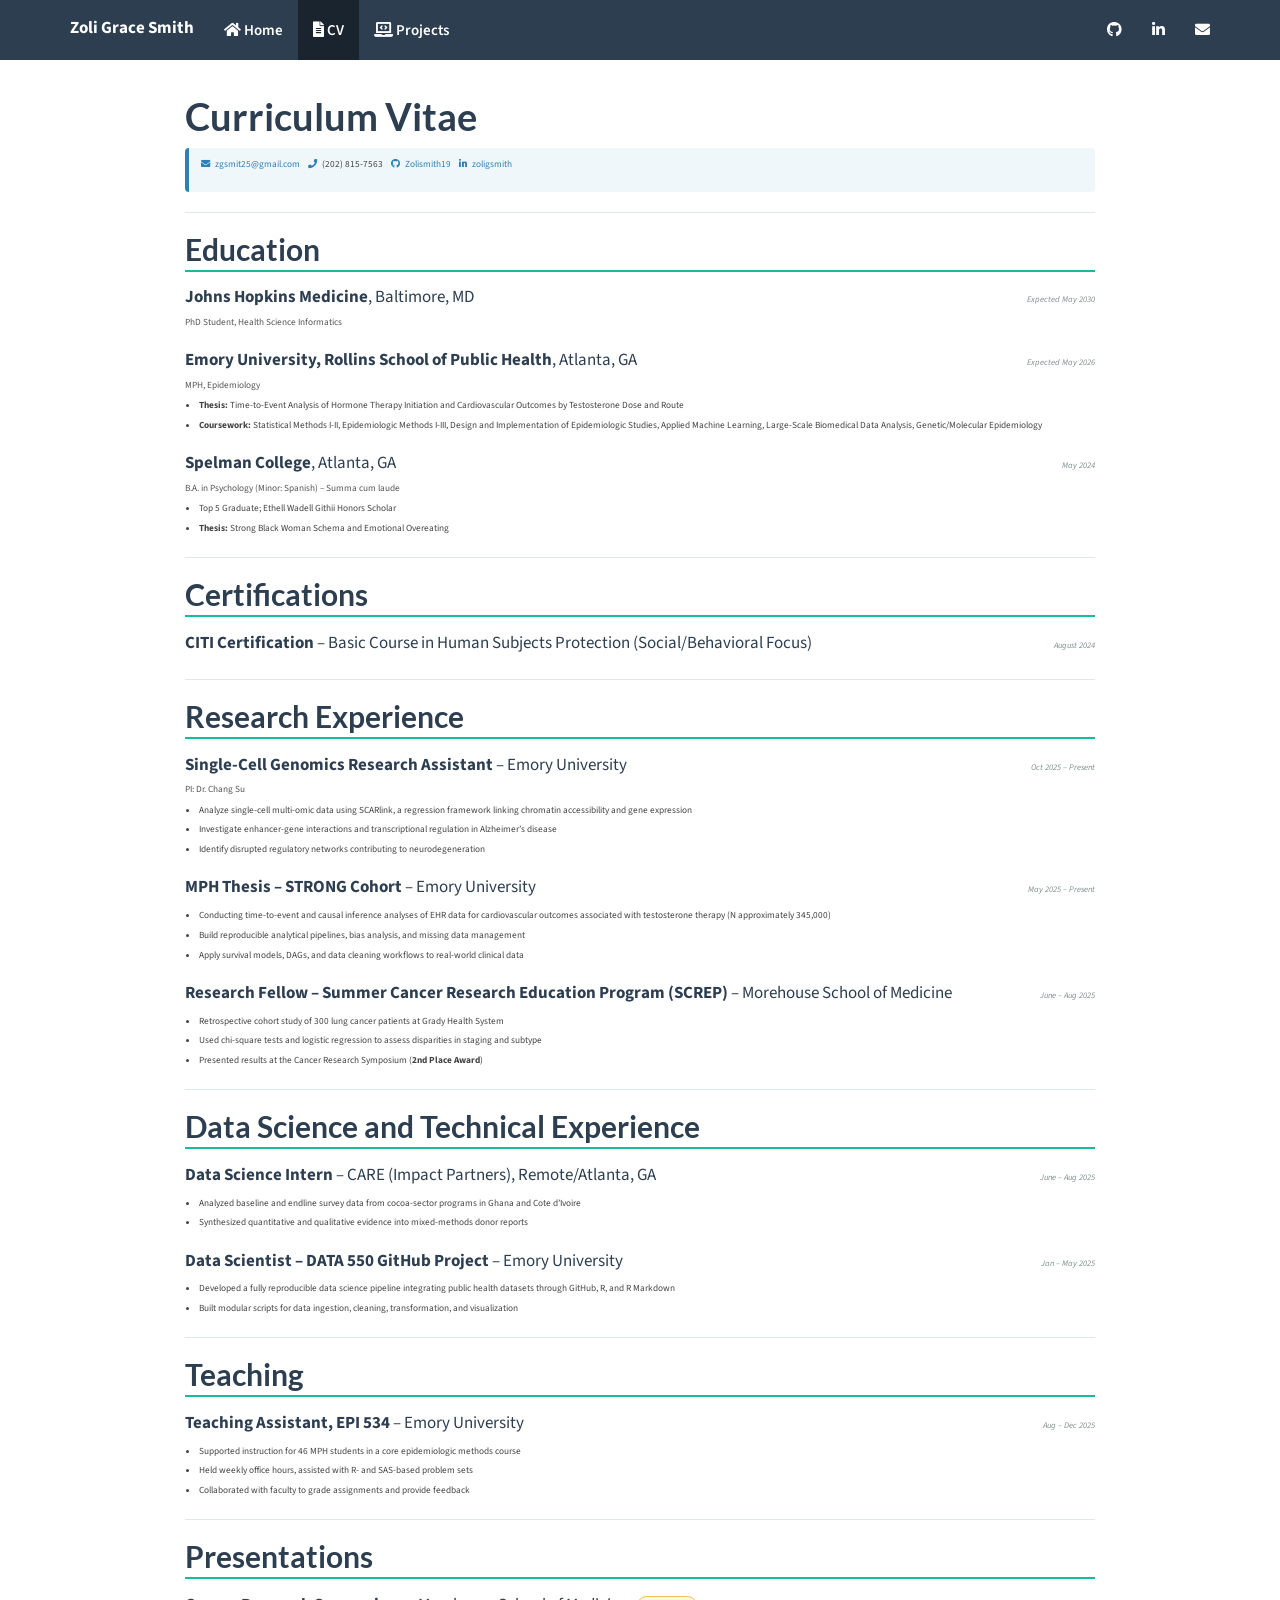
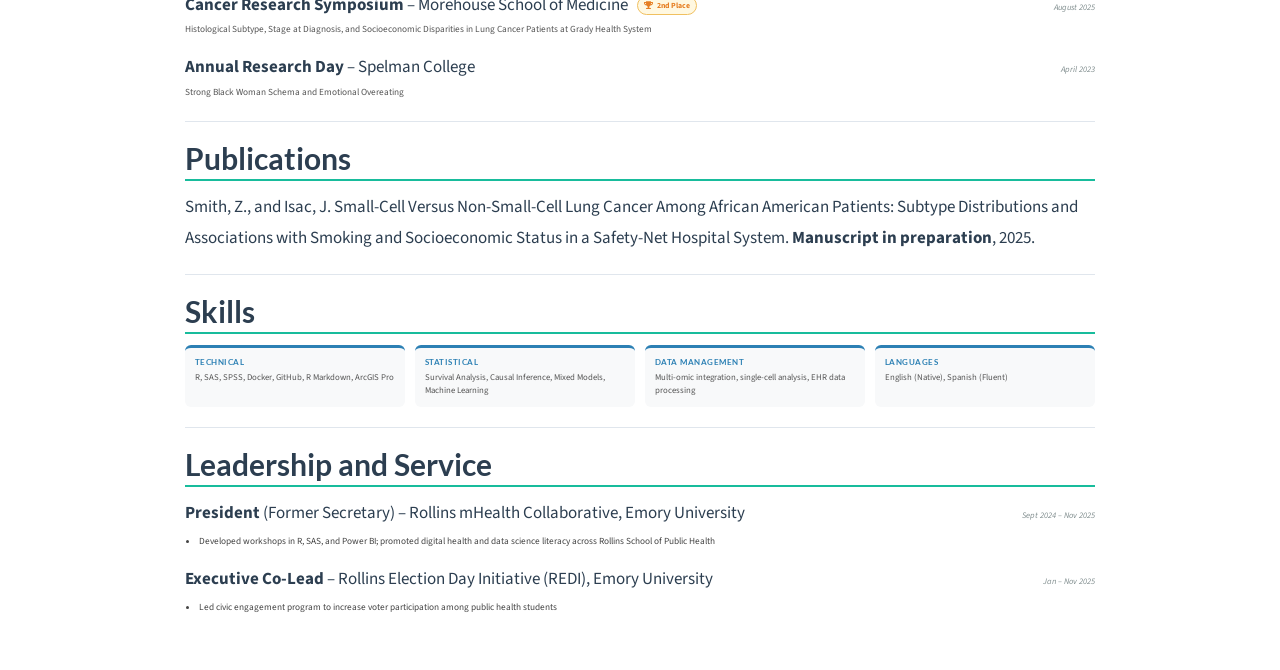
==== docs/cv.html @ a959dba4 "initial commit" ====
<!DOCTYPE html>

<html>

<head>

<meta charset="utf-8" />
<meta name="generator" content="pandoc" />
<meta http-equiv="X-UA-Compatible" content="IE=EDGE" />




<title>Curriculum Vitae</title>

<script src="site_libs/header-attrs-2.30/header-attrs.js"></script>
<script src="site_libs/jquery-3.6.0/jquery-3.6.0.min.js"></script>
<meta name="viewport" content="width=device-width, initial-scale=1" />
<link href="site_libs/bootstrap-3.3.5/css/flatly.min.css" rel="stylesheet" />
<script src="site_libs/bootstrap-3.3.5/js/bootstrap.min.js"></script>
<script src="site_libs/bootstrap-3.3.5/shim/html5shiv.min.js"></script>
<script src="site_libs/bootstrap-3.3.5/shim/respond.min.js"></script>
<style>h1 {font-size: 34px;}
       h1.title {font-size: 38px;}
       h2 {font-size: 30px;}
       h3 {font-size: 24px;}
       h4 {font-size: 18px;}
       h5 {font-size: 16px;}
       h6 {font-size: 12px;}
       code {color: inherit; background-color: rgba(0, 0, 0, 0.04);}
       pre:not([class]) { background-color: white }</style>
<script src="site_libs/navigation-1.1/tabsets.js"></script>
<link href="site_libs/highlightjs-9.12.0/default.css" rel="stylesheet" />
<script src="site_libs/highlightjs-9.12.0/highlight.js"></script>
<link href="site_libs/font-awesome-6.5.2/css/all.min.css" rel="stylesheet" />
<link href="site_libs/font-awesome-6.5.2/css/v4-shims.min.css" rel="stylesheet" />
<link rel="preconnect" href="https://fonts.googleapis.com">
<link rel="preconnect" href="https://fonts.gstatic.com" crossorigin>
<link href="https://fonts.googleapis.com/css2?family=Source+Sans+3:wght@300;400;600;700&family=Source+Code+Pro:wght@400;500&display=swap" rel="stylesheet">
<link rel="stylesheet" href="https://cdnjs.cloudflare.com/ajax/libs/font-awesome/5.15.4/css/all.min.css">

<style type="text/css">
  code{white-space: pre-wrap;}
  span.smallcaps{font-variant: small-caps;}
  span.underline{text-decoration: underline;}
  div.column{display: inline-block; vertical-align: top; width: 50%;}
  div.hanging-indent{margin-left: 1.5em; text-indent: -1.5em;}
  ul.task-list{list-style: none;}
    </style>

<style type="text/css">code{white-space: pre;}</style>
<script type="text/javascript">
if (window.hljs) {
  hljs.configure({languages: []});
  hljs.initHighlightingOnLoad();
  if (document.readyState && document.readyState === "complete") {
    window.setTimeout(function() { hljs.initHighlighting(); }, 0);
  }
}
</script>






<link rel="stylesheet" href="styles.css" type="text/css" />



<style type = "text/css">
.main-container {
  max-width: 940px;
  margin-left: auto;
  margin-right: auto;
}
img {
  max-width:100%;
}
.tabbed-pane {
  padding-top: 12px;
}
.html-widget {
  margin-bottom: 20px;
}
button.code-folding-btn:focus {
  outline: none;
}
summary {
  display: list-item;
}
details > summary > p:only-child {
  display: inline;
}
pre code {
  padding: 0;
}
</style>


<style type="text/css">
.dropdown-submenu {
  position: relative;
}
.dropdown-submenu>.dropdown-menu {
  top: 0;
  left: 100%;
  margin-top: -6px;
  margin-left: -1px;
  border-radius: 0 6px 6px 6px;
}
.dropdown-submenu:hover>.dropdown-menu {
  display: block;
}
.dropdown-submenu>a:after {
  display: block;
  content: " ";
  float: right;
  width: 0;
  height: 0;
  border-color: transparent;
  border-style: solid;
  border-width: 5px 0 5px 5px;
  border-left-color: #cccccc;
  margin-top: 5px;
  margin-right: -10px;
}
.dropdown-submenu:hover>a:after {
  border-left-color: #adb5bd;
}
.dropdown-submenu.pull-left {
  float: none;
}
.dropdown-submenu.pull-left>.dropdown-menu {
  left: -100%;
  margin-left: 10px;
  border-radius: 6px 0 6px 6px;
}
</style>

<script type="text/javascript">
// manage active state of menu based on current page
$(document).ready(function () {
  // active menu anchor
  href = window.location.pathname
  href = href.substr(href.lastIndexOf('/') + 1)
  if (href === "")
    href = "index.html";
  var menuAnchor = $('a[href="' + href + '"]');

  // mark the anchor link active (and if it's in a dropdown, also mark that active)
  var dropdown = menuAnchor.closest('li.dropdown');
  if (window.bootstrap) { // Bootstrap 4+
    menuAnchor.addClass('active');
    dropdown.find('> .dropdown-toggle').addClass('active');
  } else { // Bootstrap 3
    menuAnchor.parent().addClass('active');
    dropdown.addClass('active');
  }

  // Navbar adjustments
  var navHeight = $(".navbar").first().height() + 15;
  var style = document.createElement('style');
  var pt = "padding-top: " + navHeight + "px; ";
  var mt = "margin-top: -" + navHeight + "px; ";
  var css = "";
  // offset scroll position for anchor links (for fixed navbar)
  for (var i = 1; i <= 6; i++) {
    css += ".section h" + i + "{ " + pt + mt + "}\n";
  }
  style.innerHTML = "body {" + pt + "padding-bottom: 40px; }\n" + css;
  document.head.appendChild(style);
});
</script>

<!-- tabsets -->

<style type="text/css">
.tabset-dropdown > .nav-tabs {
  display: inline-table;
  max-height: 500px;
  min-height: 44px;
  overflow-y: auto;
  border: 1px solid #ddd;
  border-radius: 4px;
}

.tabset-dropdown > .nav-tabs > li.active:before, .tabset-dropdown > .nav-tabs.nav-tabs-open:before {
  content: "\e259";
  font-family: 'Glyphicons Halflings';
  display: inline-block;
  padding: 10px;
  border-right: 1px solid #ddd;
}

.tabset-dropdown > .nav-tabs.nav-tabs-open > li.active:before {
  content: "\e258";
  font-family: 'Glyphicons Halflings';
  border: none;
}

.tabset-dropdown > .nav-tabs > li.active {
  display: block;
}

.tabset-dropdown > .nav-tabs > li > a,
.tabset-dropdown > .nav-tabs > li > a:focus,
.tabset-dropdown > .nav-tabs > li > a:hover {
  border: none;
  display: inline-block;
  border-radius: 4px;
  background-color: transparent;
}

.tabset-dropdown > .nav-tabs.nav-tabs-open > li {
  display: block;
  float: none;
}

.tabset-dropdown > .nav-tabs > li {
  display: none;
}
</style>

<!-- code folding -->




</head>

<body>


<div class="container-fluid main-container">




<div class="navbar navbar-default  navbar-fixed-top" role="navigation">
  <div class="container">
    <div class="navbar-header">
      <button type="button" class="navbar-toggle collapsed" data-toggle="collapse" data-bs-toggle="collapse" data-target="#navbar" data-bs-target="#navbar">
        <span class="icon-bar"></span>
        <span class="icon-bar"></span>
        <span class="icon-bar"></span>
      </button>
      <a class="navbar-brand" href="index.html">Zoli Grace Smith</a>
    </div>
    <div id="navbar" class="navbar-collapse collapse">
      <ul class="nav navbar-nav">
        <li>
  <a href="index.html">
    <span class="fa fa-home"></span>
     
    Home
  </a>
</li>
<li>
  <a href="cv.html">
    <span class="fa fa-file-alt"></span>
     
    CV
  </a>
</li>
<li>
  <a href="projects.html">
    <span class="fa fa-laptop-code"></span>
     
    Projects
  </a>
</li>
      </ul>
      <ul class="nav navbar-nav navbar-right">
        <li>
  <a href="https://github.com/Zolismith19">
    <span class="fa fa-github"></span>
     
  </a>
</li>
<li>
  <a href="https://www.linkedin.com/in/zoligsmith/">
    <span class="fa fa-linkedin"></span>
     
  </a>
</li>
<li>
  <a href="mailto:zgsmit25@gmail.com">
    <span class="fa fa-envelope"></span>
     
  </a>
</li>
      </ul>
    </div><!--/.nav-collapse -->
  </div><!--/.container -->
</div><!--/.navbar -->

<div id="header">



<h1 class="title toc-ignore">Curriculum Vitae</h1>

</div>


<div class="cv-bar">
<p><i class="fa fa-envelope"></i>
<a href="mailto:zgsmit25@gmail.com">zgsmit25@gmail.com</a>   
<i class="fa fa-phone"></i> (202) 815-7563   
<i class="fa fa-github"></i>
<a href="https://github.com/Zolismith19" target="_blank">Zolismith19</a>
   <i class="fa fa-linkedin"></i>
<a href="https://www.linkedin.com/in/zoligsmith/" target="_blank">zoligsmith</a></p>
</div>
<hr />
<div id="education" class="section level2">
<h2>Education</h2>
<div class="cv-entry">
<div class="cv-row">
<div>
<strong>Johns Hopkins Medicine</strong>, Baltimore, MD
</div>
<div class="cv-date">
Expected May 2030
</div>
</div>
<div class="cv-sub">
PhD Student, Health Science Informatics
</div>
</div>
<div class="cv-entry">
<div class="cv-row">
<div>
<strong>Emory University, Rollins School of Public Health</strong>,
Atlanta, GA
</div>
<div class="cv-date">
Expected May 2026
</div>
</div>
<div class="cv-sub">
MPH, Epidemiology
</div>
<ul>
<li>
<strong>Thesis:</strong> Time-to-Event Analysis of Hormone Therapy
Initiation and Cardiovascular Outcomes by Testosterone Dose and Route
</li>
<li>
<strong>Coursework:</strong> Statistical Methods I-II, Epidemiologic
Methods I-III, Design and Implementation of Epidemiologic Studies,
Applied Machine Learning, Large-Scale Biomedical Data Analysis,
Genetic/Molecular Epidemiology
</li>
</ul>
</div>
<div class="cv-entry">
<div class="cv-row">
<div>
<strong>Spelman College</strong>, Atlanta, GA
</div>
<div class="cv-date">
May 2024
</div>
</div>
<div class="cv-sub">
B.A. in Psychology (Minor: Spanish) – Summa cum laude
</div>
<ul>
<li>
Top 5 Graduate; Ethell Wadell Githii Honors Scholar
</li>
<li>
<strong>Thesis:</strong> Strong Black Woman Schema and Emotional
Overeating
</li>
</ul>
</div>
<hr />
</div>
<div id="certifications" class="section level2">
<h2>Certifications</h2>
<div class="cv-entry">
<div class="cv-row">
<div>
<strong>CITI Certification</strong> – Basic Course in Human Subjects
Protection (Social/Behavioral Focus)
</div>
<div class="cv-date">
August 2024
</div>
</div>
</div>
<hr />
</div>
<div id="research-experience" class="section level2">
<h2>Research Experience</h2>
<div class="cv-entry">
<div class="cv-row">
<div>
<strong>Single-Cell Genomics Research Assistant</strong> – Emory
University
</div>
<div class="cv-date">
Oct 2025 – Present
</div>
</div>
<div class="cv-sub">
PI: Dr. Chang Su
</div>
<ul>
<li>
Analyze single-cell multi-omic data using SCARlink, a regression
framework linking chromatin accessibility and gene expression
</li>
<li>
Investigate enhancer-gene interactions and transcriptional regulation in
Alzheimer’s disease
</li>
<li>
Identify disrupted regulatory networks contributing to neurodegeneration
</li>
</ul>
</div>
<div class="cv-entry">
<div class="cv-row">
<div>
<strong>MPH Thesis – STRONG Cohort</strong> – Emory University
</div>
<div class="cv-date">
May 2025 – Present
</div>
</div>
<ul>
<li>
Conducting time-to-event and causal inference analyses of EHR data for
cardiovascular outcomes associated with testosterone therapy (N
approximately 345,000)
</li>
<li>
Build reproducible analytical pipelines, bias analysis, and missing data
management
</li>
<li>
Apply survival models, DAGs, and data cleaning workflows to real-world
clinical data
</li>
</ul>
</div>
<div class="cv-entry">
<div class="cv-row">
<div>
<strong>Research Fellow – Summer Cancer Research Education Program
(SCREP)</strong> – Morehouse School of Medicine
</div>
<div class="cv-date">
June – Aug 2025
</div>
</div>
<ul>
<li>
Retrospective cohort study of 300 lung cancer patients at Grady Health
System
</li>
<li>
Used chi-square tests and logistic regression to assess disparities in
staging and subtype
</li>
<li>
Presented results at the Cancer Research Symposium (<strong>2nd Place
Award</strong>)
</li>
</ul>
</div>
<hr />
</div>
<div id="data-science-and-technical-experience" class="section level2">
<h2>Data Science and Technical Experience</h2>
<div class="cv-entry">
<div class="cv-row">
<div>
<strong>Data Science Intern</strong> – CARE (Impact Partners),
Remote/Atlanta, GA
</div>
<div class="cv-date">
June – Aug 2025
</div>
</div>
<ul>
<li>
Analyzed baseline and endline survey data from cocoa-sector programs in
Ghana and Cote d’Ivoire
</li>
<li>
Synthesized quantitative and qualitative evidence into mixed-methods
donor reports
</li>
</ul>
</div>
<div class="cv-entry">
<div class="cv-row">
<div>
<strong>Data Scientist – DATA 550 GitHub Project</strong> – Emory
University
</div>
<div class="cv-date">
Jan – May 2025
</div>
</div>
<ul>
<li>
Developed a fully reproducible data science pipeline integrating public
health datasets through GitHub, R, and R Markdown
</li>
<li>
Built modular scripts for data ingestion, cleaning, transformation, and
visualization
</li>
</ul>
</div>
<hr />
</div>
<div id="teaching" class="section level2">
<h2>Teaching</h2>
<div class="cv-entry">
<div class="cv-row">
<div>
<strong>Teaching Assistant, EPI 534</strong> – Emory University
</div>
<div class="cv-date">
Aug – Dec 2025
</div>
</div>
<ul>
<li>
Supported instruction for 46 MPH students in a core epidemiologic
methods course
</li>
<li>
Held weekly office hours, assisted with R- and SAS-based problem sets
</li>
<li>
Collaborated with faculty to grade assignments and provide feedback
</li>
</ul>
</div>
<hr />
</div>
<div id="presentations" class="section level2">
<h2>Presentations</h2>
<div class="cv-entry">
<div class="cv-row">
<div>
<strong>Cancer Research Symposium</strong> – Morehouse School of
Medicine   <span class="award-badge"><i class="fa fa-trophy"></i> 2nd
Place</span>
</div>
<div class="cv-date">
August 2025
</div>
</div>
<div class="cv-sub">
Histological Subtype, Stage at Diagnosis, and Socioeconomic Disparities
in Lung Cancer Patients at Grady Health System
</div>
</div>
<div class="cv-entry">
<div class="cv-row">
<div>
<strong>Annual Research Day</strong> – Spelman College
</div>
<div class="cv-date">
April 2023
</div>
</div>
<div class="cv-sub">
Strong Black Woman Schema and Emotional Overeating
</div>
</div>
<hr />
</div>
<div id="publications" class="section level2">
<h2>Publications</h2>
<p>Smith, Z., and Isac, J. Small-Cell Versus Non-Small-Cell Lung Cancer
Among African American Patients: Subtype Distributions and Associations
with Smoking and Socioeconomic Status in a Safety-Net Hospital System.
<strong>Manuscript in preparation</strong>, 2025.</p>
<hr />
</div>
<div id="skills" class="section level2">
<h2>Skills</h2>
<div class="skills-grid">
<div class="skill-block">
<h4>
Technical
</h4>
<p>
R, SAS, SPSS, Docker, GitHub, R Markdown, ArcGIS Pro
</p>
</div>
<div class="skill-block">
<h4>
Statistical
</h4>
<p>
Survival Analysis, Causal Inference, Mixed Models, Machine Learning
</p>
</div>
<div class="skill-block">
<h4>
Data Management
</h4>
<p>
Multi-omic integration, single-cell analysis, EHR data processing
</p>
</div>
<div class="skill-block">
<h4>
Languages
</h4>
<p>
English (Native), Spanish (Fluent)
</p>
</div>
</div>
<hr />
</div>
<div id="leadership-and-service" class="section level2">
<h2>Leadership and Service</h2>
<div class="cv-entry">
<div class="cv-row">
<div>
<strong>President</strong> (Former Secretary) – Rollins mHealth
Collaborative, Emory University
</div>
<div class="cv-date">
Sept 2024 – Nov 2025
</div>
</div>
<ul>
<li>
Developed workshops in R, SAS, and Power BI; promoted digital health and
data science literacy across Rollins School of Public Health
</li>
</ul>
</div>
<div class="cv-entry">
<div class="cv-row">
<div>
<strong>Executive Co-Lead</strong> – Rollins Election Day Initiative
(REDI), Emory University
</div>
<div class="cv-date">
Jan – Nov 2025
</div>
</div>
<ul>
<li>
Led civic engagement program to increase voter participation among
public health students
</li>
</ul>
</div>
</div>




</div>

<script>

// add bootstrap table styles to pandoc tables
function bootstrapStylePandocTables() {
  $('tr.odd').parent('tbody').parent('table').addClass('table table-condensed');
}
$(document).ready(function () {
  bootstrapStylePandocTables();
});


</script>

<!-- tabsets -->

<script>
$(document).ready(function () {
  window.buildTabsets("TOC");
});

$(document).ready(function () {
  $('.tabset-dropdown > .nav-tabs > li').click(function () {
    $(this).parent().toggleClass('nav-tabs-open');
  });
});
</script>

<!-- code folding -->


<!-- dynamically load mathjax for compatibility with self-contained -->
<script>
  (function () {
    var script = document.createElement("script");
    script.type = "text/javascript";
    script.src  = "https://mathjax.rstudio.com/latest/MathJax.js?config=TeX-AMS-MML_HTMLorMML";
    document.getElementsByTagName("head")[0].appendChild(script);
  })();
</script>

</body>
</html>
---- docs/site_libs/bootstrap-3.3.5/css/flatly.min.css ----
@font-face {
  font-family: 'Lato';
  font-style: normal;
  font-weight: 400;
  src: url(fonts/Lato.ttf) format('truetype');
}
@font-face {
  font-family: 'Lato';
  font-style: normal;
  font-weight: 700;
  src: url(fonts/LatoBold.ttf) format('truetype');
}
@font-face {
  font-family: 'Lato';
  font-style: italic;
  font-weight: 400;
  src: url(fonts/LatoItalic.ttf) format('truetype');
}

/*!
 * bootswatch v3.3.6
 * Homepage: http://bootswatch.com
 * Copyright 2012-2015 Thomas Park
 * Licensed under MIT
 * Based on Bootstrap
*//*!
 * Bootstrap v3.3.6 (http://getbootstrap.com)
 * Copyright 2011-2015 Twitter, Inc.
 * Licensed under MIT (https://github.com/twbs/bootstrap/blob/master/LICENSE)
 *//*! normalize.css v3.0.3 | MIT License | github.com/necolas/normalize.css */html{font-family:sans-serif;-ms-text-size-adjust:100%;-webkit-text-size-adjust:100%}body{margin:0}article,aside,details,figcaption,figure,footer,header,hgroup,main,menu,nav,section,summary{display:block}audio,canvas,progress,video{display:inline-block;vertical-align:baseline}audio:not([controls]){display:none;height:0}[hidden],template{display:none}a{background-color:transparent}a:active,a:hover{outline:0}abbr[title]{border-bottom:1px dotted}b,strong{font-weight:bold}dfn{font-style:italic}h1{font-size:2em;margin:0.67em 0}mark{background:#ff0;color:#000}small{font-size:80%}sub,sup{font-size:75%;line-height:0;position:relative;vertical-align:baseline}sup{top:-0.5em}sub{bottom:-0.25em}img{border:0}svg:not(:root){overflow:hidden}figure{margin:1em 40px}hr{-webkit-box-sizing:content-box;-moz-box-sizing:content-box;box-sizing:content-box;height:0}pre{overflow:auto}code,kbd,pre,samp{font-family:monospace, monospace;font-size:1em}button,input,optgroup,select,textarea{color:inherit;font:inherit;margin:0}button{overflow:visible}button,select{text-transform:none}button,html input[type="button"],input[type="reset"],input[type="submit"]{-webkit-appearance:button;cursor:pointer}button[disabled],html input[disabled]{cursor:default}button::-moz-focus-inner,input::-moz-focus-inner{border:0;padding:0}input{line-height:normal}input[type="checkbox"],input[type="radio"]{-webkit-box-sizing:border-box;-moz-box-sizing:border-box;box-sizing:border-box;padding:0}input[type="number"]::-webkit-inner-spin-button,input[type="number"]::-webkit-outer-spin-button{height:auto}input[type="search"]{-webkit-appearance:textfield;-webkit-box-sizing:content-box;-moz-box-sizing:content-box;box-sizing:content-box}input[type="search"]::-webkit-search-cancel-button,input[type="search"]::-webkit-search-decoration{-webkit-appearance:none}fieldset{border:1px solid #c0c0c0;margin:0 2px;padding:0.35em 0.625em 0.75em}legend{border:0;padding:0}textarea{overflow:auto}optgroup{font-weight:bold}table{border-collapse:collapse;border-spacing:0}td,th{padding:0}/*! Source: https://github.com/h5bp/html5-boilerplate/blob/master/src/css/main.css */@media print{*,*:before,*:after{background:transparent !important;color:#000 !important;-webkit-box-shadow:none !important;box-shadow:none !important;text-shadow:none !important}a,a:visited{text-decoration:underline}a[href]:after{content:" (" attr(href) ")"}abbr[title]:after{content:" (" attr(title) ")"}a[href^="#"]:after,a[href^="javascript:"]:after{content:""}pre,blockquote{border:1px solid #999;page-break-inside:avoid}thead{display:table-header-group}tr,img{page-break-inside:avoid}img{max-width:100% !important}p,h2,h3{orphans:3;widows:3}h2,h3{page-break-after:avoid}.navbar{display:none}.btn>.caret,.dropup>.btn>.caret{border-top-color:#000 !important}.label{border:1px solid #000}.table{border-collapse:collapse !important}.table td,.table th{background-color:#fff !important}.table-bordered th,.table-bordered td{border:1px solid #ddd !important}}@font-face{font-family:'Glyphicons Halflings';src:url('../fonts/glyphicons-halflings-regular.eot');src:url('../fonts/glyphicons-halflings-regular.eot?#iefix') format('embedded-opentype'),url('../fonts/glyphicons-halflings-regular.woff') format('woff'),url('../fonts/glyphicons-halflings-regular.ttf') format('truetype'),url('../fonts/glyphicons-halflings-regular.svg#glyphicons_halflingsregular') format('svg')}.glyphicon{position:relative;top:1px;display:inline-block;font-family:'Glyphicons Halflings';font-style:normal;font-weight:normal;line-height:1;-webkit-font-smoothing:antialiased;-moz-osx-font-smoothing:grayscale}.glyphicon-asterisk:before{content:"\002a"}.glyphicon-plus:before{content:"\002b"}.glyphicon-euro:before,.glyphicon-eur:before{content:"\20ac"}.glyphicon-minus:before{content:"\2212"}.glyphicon-cloud:before{content:"\2601"}.glyphicon-envelope:before{content:"\2709"}.glyphicon-pencil:before{content:"\270f"}.glyphicon-glass:before{content:"\e001"}.glyphicon-music:before{content:"\e002"}.glyphicon-search:before{content:"\e003"}.glyphicon-heart:before{content:"\e005"}.glyphicon-star:before{content:"\e006"}.glyphicon-star-empty:before{content:"\e007"}.glyphicon-user:before{content:"\e008"}.glyphicon-film:before{content:"\e009"}.glyphicon-th-large:before{content:"\e010"}.glyphicon-th:before{content:"\e011"}.glyphicon-th-list:before{content:"\e012"}.glyphicon-ok:before{content:"\e013"}.glyphicon-remove:before{content:"\e014"}.glyphicon-zoom-in:before{content:"\e015"}.glyphicon-zoom-out:before{content:"\e016"}.glyphicon-off:before{content:"\e017"}.glyphicon-signal:before{content:"\e018"}.glyphicon-cog:before{content:"\e019"}.glyphicon-trash:before{content:"\e020"}.glyphicon-home:before{content:"\e021"}.glyphicon-file:before{content:"\e022"}.glyphicon-time:before{content:"\e023"}.glyphicon-road:before{content:"\e024"}.glyphicon-download-alt:before{content:"\e025"}.glyphicon-download:before{content:"\e026"}.glyphicon-upload:before{content:"\e027"}.glyphicon-inbox:before{content:"\e028"}.glyphicon-play-circle:before{content:"\e029"}.glyphicon-repeat:before{content:"\e030"}.glyphicon-refresh:before{content:"\e031"}.glyphicon-list-alt:before{content:"\e032"}.glyphicon-lock:before{content:"\e033"}.glyphicon-flag:before{content:"\e034"}.glyphicon-headphones:before{content:"\e035"}.glyphicon-volume-off:before{content:"\e036"}.glyphicon-volume-down:before{content:"\e037"}.glyphicon-volume-up:before{content:"\e038"}.glyphicon-qrcode:before{content:"\e039"}.glyphicon-barcode:before{content:"\e040"}.glyphicon-tag:before{content:"\e041"}.glyphicon-tags:before{content:"\e042"}.glyphicon-book:before{content:"\e043"}.glyphicon-bookmark:before{content:"\e044"}.glyphicon-print:before{content:"\e045"}.glyphicon-camera:before{content:"\e046"}.glyphicon-font:before{content:"\e047"}.glyphicon-bold:before{content:"\e048"}.glyphicon-italic:before{content:"\e049"}.glyphicon-text-height:before{content:"\e050"}.glyphicon-text-width:before{content:"\e051"}.glyphicon-align-left:before{content:"\e052"}.glyphicon-align-center:before{content:"\e053"}.glyphicon-align-right:before{content:"\e054"}.glyphicon-align-justify:before{content:"\e055"}.glyphicon-list:before{content:"\e056"}.glyphicon-indent-left:before{content:"\e057"}.glyphicon-indent-right:before{content:"\e058"}.glyphicon-facetime-video:before{content:"\e059"}.glyphicon-picture:before{content:"\e060"}.glyphicon-map-marker:before{content:"\e062"}.glyphicon-adjust:before{content:"\e063"}.glyphicon-tint:before{content:"\e064"}.glyphicon-edit:before{content:"\e065"}.glyphicon-share:before{content:"\e066"}.glyphicon-check:before{content:"\e067"}.glyphicon-move:before{content:"\e068"}.glyphicon-step-backward:before{content:"\e069"}.glyphicon-fast-backward:before{content:"\e070"}.glyphicon-backward:before{content:"\e071"}.glyphicon-play:before{content:"\e072"}.glyphicon-pause:before{content:"\e073"}.glyphicon-stop:before{content:"\e074"}.glyphicon-forward:before{content:"\e075"}.glyphicon-fast-forward:before{content:"\e076"}.glyphicon-step-forward:before{content:"\e077"}.glyphicon-eject:before{content:"\e078"}.glyphicon-chevron-left:before{content:"\e079"}.glyphicon-chevron-right:before{content:"\e080"}.glyphicon-plus-sign:before{content:"\e081"}.glyphicon-minus-sign:before{content:"\e082"}.glyphicon-remove-sign:before{content:"\e083"}.glyphicon-ok-sign:before{content:"\e084"}.glyphicon-question-sign:before{content:"\e085"}.glyphicon-info-sign:before{content:"\e086"}.glyphicon-screenshot:before{content:"\e087"}.glyphicon-remove-circle:before{content:"\e088"}.glyphicon-ok-circle:before{content:"\e089"}.glyphicon-ban-circle:before{content:"\e090"}.glyphicon-arrow-left:before{content:"\e091"}.glyphicon-arrow-right:before{content:"\e092"}.glyphicon-arrow-up:before{content:"\e093"}.glyphicon-arrow-down:before{content:"\e094"}.glyphicon-share-alt:before{content:"\e095"}.glyphicon-resize-full:before{content:"\e096"}.glyphicon-resize-small:before{content:"\e097"}.glyphicon-exclamation-sign:before{content:"\e101"}.glyphicon-gift:before{content:"\e102"}.glyphicon-leaf:before{content:"\e103"}.glyphicon-fire:before{content:"\e104"}.glyphicon-eye-open:before{content:"\e105"}.glyphicon-eye-close:before{content:"\e106"}.glyphicon-warning-sign:before{content:"\e107"}.glyphicon-plane:before{content:"\e108"}.glyphicon-calendar:before{content:"\e109"}.glyphicon-random:before{content:"\e110"}.glyphicon-comment:before{content:"\e111"}.glyphicon-magnet:before{content:"\e112"}.glyphicon-chevron-up:before{content:"\e113"}.glyphicon-chevron-down:before{content:"\e114"}.glyphicon-retweet:before{content:"\e115"}.glyphicon-shopping-cart:before{content:"\e116"}.glyphicon-folder-close:before{content:"\e117"}.glyphicon-folder-open:before{content:"\e118"}.glyphicon-resize-vertical:before{content:"\e119"}.glyphicon-resize-horizontal:before{content:"\e120"}.glyphicon-hdd:before{content:"\e121"}.glyphicon-bullhorn:before{content:"\e122"}.glyphicon-bell:before{content:"\e123"}.glyphicon-certificate:before{content:"\e124"}.glyphicon-thumbs-up:before{content:"\e125"}.glyphicon-thumbs-down:before{content:"\e126"}.glyphicon-hand-right:before{content:"\e127"}.glyphicon-hand-left:before{content:"\e128"}.glyphicon-hand-up:before{content:"\e129"}.glyphicon-hand-down:before{content:"\e130"}.glyphicon-circle-arrow-right:before{content:"\e131"}.glyphicon-circle-arrow-left:before{content:"\e132"}.glyphicon-circle-arrow-up:before{content:"\e133"}.glyphicon-circle-arrow-down:before{content:"\e134"}.glyphicon-globe:before{content:"\e135"}.glyphicon-wrench:before{content:"\e136"}.glyphicon-tasks:before{content:"\e137"}.glyphicon-filter:before{content:"\e138"}.glyphicon-briefcase:before{content:"\e139"}.glyphicon-fullscreen:before{content:"\e140"}.glyphicon-dashboard:before{content:"\e141"}.glyphicon-paperclip:before{content:"\e142"}.glyphicon-heart-empty:before{content:"\e143"}.glyphicon-link:before{content:"\e144"}.glyphicon-phone:before{content:"\e145"}.glyphicon-pushpin:before{content:"\e146"}.glyphicon-usd:before{content:"\e148"}.glyphicon-gbp:before{content:"\e149"}.glyphicon-sort:before{content:"\e150"}.glyphicon-sort-by-alphabet:before{content:"\e151"}.glyphicon-sort-by-alphabet-alt:before{content:"\e152"}.glyphicon-sort-by-order:before{content:"\e153"}.glyphicon-sort-by-order-alt:before{content:"\e154"}.glyphicon-sort-by-attributes:before{content:"\e155"}.glyphicon-sort-by-attributes-alt:before{content:"\e156"}.glyphicon-unchecked:before{content:"\e157"}.glyphicon-expand:before{content:"\e158"}.glyphicon-collapse-down:before{content:"\e159"}.glyphicon-collapse-up:before{content:"\e160"}.glyphicon-log-in:before{content:"\e161"}.glyphicon-flash:before{content:"\e162"}.glyphicon-log-out:before{content:"\e163"}.glyphicon-new-window:before{content:"\e164"}.glyphicon-record:before{content:"\e165"}.glyphicon-save:before{content:"\e166"}.glyphicon-open:before{content:"\e167"}.glyphicon-saved:before{content:"\e168"}.glyphicon-import:before{content:"\e169"}.glyphicon-export:before{content:"\e170"}.glyphicon-send:before{content:"\e171"}.glyphicon-floppy-disk:before{content:"\e172"}.glyphicon-floppy-saved:before{content:"\e173"}.glyphicon-floppy-remove:before{content:"\e174"}.glyphicon-floppy-save:before{content:"\e175"}.glyphicon-floppy-open:before{content:"\e176"}.glyphicon-credit-card:before{content:"\e177"}.glyphicon-transfer:before{content:"\e178"}.glyphicon-cutlery:before{content:"\e179"}.glyphicon-header:before{content:"\e180"}.glyphicon-compressed:before{content:"\e181"}.glyphicon-earphone:before{content:"\e182"}.glyphicon-phone-alt:before{content:"\e183"}.glyphicon-tower:before{content:"\e184"}.glyphicon-stats:before{content:"\e185"}.glyphicon-sd-video:before{content:"\e186"}.glyphicon-hd-video:before{content:"\e187"}.glyphicon-subtitles:before{content:"\e188"}.glyphicon-sound-stereo:before{content:"\e189"}.glyphicon-sound-dolby:before{content:"\e190"}.glyphicon-sound-5-1:before{content:"\e191"}.glyphicon-sound-6-1:before{content:"\e192"}.glyphicon-sound-7-1:before{content:"\e193"}.glyphicon-copyright-mark:before{content:"\e194"}.glyphicon-registration-mark:before{content:"\e195"}.glyphicon-cloud-download:before{content:"\e197"}.glyphicon-cloud-upload:before{content:"\e198"}.glyphicon-tree-conifer:before{content:"\e199"}.glyphicon-tree-deciduous:before{content:"\e200"}.glyphicon-cd:before{content:"\e201"}.glyphicon-save-file:before{content:"\e202"}.glyphicon-open-file:before{content:"\e203"}.glyphicon-level-up:before{content:"\e204"}.glyphicon-copy:before{content:"\e205"}.glyphicon-paste:before{content:"\e206"}.glyphicon-alert:before{content:"\e209"}.glyphicon-equalizer:before{content:"\e210"}.glyphicon-king:before{content:"\e211"}.glyphicon-queen:before{content:"\e212"}.glyphicon-pawn:before{content:"\e213"}.glyphicon-bishop:before{content:"\e214"}.glyphicon-knight:before{content:"\e215"}.glyphicon-baby-formula:before{content:"\e216"}.glyphicon-tent:before{content:"\26fa"}.glyphicon-blackboard:before{content:"\e218"}.glyphicon-bed:before{content:"\e219"}.glyphicon-apple:before{content:"\f8ff"}.glyphicon-erase:before{content:"\e221"}.glyphicon-hourglass:before{content:"\231b"}.glyphicon-lamp:before{content:"\e223"}.glyphicon-duplicate:before{content:"\e224"}.glyphicon-piggy-bank:before{content:"\e225"}.glyphicon-scissors:before{content:"\e226"}.glyphicon-bitcoin:before{content:"\e227"}.glyphicon-btc:before{content:"\e227"}.glyphicon-xbt:before{content:"\e227"}.glyphicon-yen:before{content:"\00a5"}.glyphicon-jpy:before{content:"\00a5"}.glyphicon-ruble:before{content:"\20bd"}.glyphicon-rub:before{content:"\20bd"}.glyphicon-scale:before{content:"\e230"}.glyphicon-ice-lolly:before{content:"\e231"}.glyphicon-ice-lolly-tasted:before{content:"\e232"}.glyphicon-education:before{content:"\e233"}.glyphicon-option-horizontal:before{content:"\e234"}.glyphicon-option-vertical:before{content:"\e235"}.glyphicon-menu-hamburger:before{content:"\e236"}.glyphicon-modal-window:before{content:"\e237"}.glyphicon-oil:before{content:"\e238"}.glyphicon-grain:before{content:"\e239"}.glyphicon-sunglasses:before{content:"\e240"}.glyphicon-text-size:before{content:"\e241"}.glyphicon-text-color:before{content:"\e242"}.glyphicon-text-background:before{content:"\e243"}.glyphicon-object-align-top:before{content:"\e244"}.glyphicon-object-align-bottom:before{content:"\e245"}.glyphicon-object-align-horizontal:before{content:"\e246"}.glyphicon-object-align-left:before{content:"\e247"}.glyphicon-object-align-vertical:before{content:"\e248"}.glyphicon-object-align-right:before{content:"\e249"}.glyphicon-triangle-right:before{content:"\e250"}.glyphicon-triangle-left:before{content:"\e251"}.glyphicon-triangle-bottom:before{content:"\e252"}.glyphicon-triangle-top:before{content:"\e253"}.glyphicon-console:before{content:"\e254"}.glyphicon-superscript:before{content:"\e255"}.glyphicon-subscript:before{content:"\e256"}.glyphicon-menu-left:before{content:"\e257"}.glyphicon-menu-right:before{content:"\e258"}.glyphicon-menu-down:before{content:"\e259"}.glyphicon-menu-up:before{content:"\e260"}*{-webkit-box-sizing:border-box;-moz-box-sizing:border-box;box-sizing:border-box}*:before,*:after{-webkit-box-sizing:border-box;-moz-box-sizing:border-box;box-sizing:border-box}html{font-size:10px;-webkit-tap-highlight-color:rgba(0,0,0,0)}body{font-family:"Lato","Helvetica Neue",Helvetica,Arial,sans-serif;font-size:15px;line-height:1.42857143;color:#2c3e50;background-color:#ffffff}input,button,select,textarea{font-family:inherit;font-size:inherit;line-height:inherit}a{color:#18bc9c;text-decoration:none}a:hover,a:focus{color:#18bc9c;text-decoration:underline}a:focus{outline:thin dotted;outline:5px auto -webkit-focus-ring-color;outline-offset:-2px}figure{margin:0}img{vertical-align:middle}.img-responsive,.thumbnail>img,.thumbnail a>img,.carousel-inner>.item>img,.carousel-inner>.item>a>img{display:block;max-width:100%;height:auto}.img-rounded{border-radius:6px}.img-thumbnail{padding:4px;line-height:1.42857143;background-color:#ffffff;border:1px solid #ecf0f1;border-radius:4px;-webkit-transition:all .2s ease-in-out;-o-transition:all .2s ease-in-out;transition:all .2s ease-in-out;display:inline-block;max-width:100%;height:auto}.img-circle{border-radius:50%}hr{margin-top:21px;margin-bottom:21px;border:0;border-top:1px solid #ecf0f1}.sr-only{position:absolute;width:1px;height:1px;margin:-1px;padding:0;overflow:hidden;clip:rect(0, 0, 0, 0);border:0}.sr-only-focusable:active,.sr-only-focusable:focus{position:static;width:auto;height:auto;margin:0;overflow:visible;clip:auto}[role="button"]{cursor:pointer}h1,h2,h3,h4,h5,h6,.h1,.h2,.h3,.h4,.h5,.h6{font-family:"Lato","Helvetica Neue",Helvetica,Arial,sans-serif;font-weight:400;line-height:1.1;color:inherit}h1 small,h2 small,h3 small,h4 small,h5 small,h6 small,.h1 small,.h2 small,.h3 small,.h4 small,.h5 small,.h6 small,h1 .small,h2 .small,h3 .small,h4 .small,h5 .small,h6 .small,.h1 .small,.h2 .small,.h3 .small,.h4 .small,.h5 .small,.h6 .small{font-weight:normal;line-height:1;color:#b4bcc2}h1,.h1,h2,.h2,h3,.h3{margin-top:21px;margin-bottom:10.5px}h1 small,.h1 small,h2 small,.h2 small,h3 small,.h3 small,h1 .small,.h1 .small,h2 .small,.h2 .small,h3 .small,.h3 .small{font-size:65%}h4,.h4,h5,.h5,h6,.h6{margin-top:10.5px;margin-bottom:10.5px}h4 small,.h4 small,h5 small,.h5 small,h6 small,.h6 small,h4 .small,.h4 .small,h5 .small,.h5 .small,h6 .small,.h6 .small{font-size:75%}h1,.h1{font-size:39px}h2,.h2{font-size:32px}h3,.h3{font-size:26px}h4,.h4{font-size:19px}h5,.h5{font-size:15px}h6,.h6{font-size:13px}p{margin:0 0 10.5px}.lead{margin-bottom:21px;font-size:17px;font-weight:300;line-height:1.4}@media (min-width:768px){.lead{font-size:22.5px}}small,.small{font-size:86%}mark,.mark{background-color:#f39c12;padding:.2em}.text-left{text-align:left}.text-right{text-align:right}.text-center{text-align:center}.text-justify{text-align:justify}.text-nowrap{white-space:nowrap}.text-lowercase{text-transform:lowercase}.text-uppercase{text-transform:uppercase}.text-capitalize{text-transform:capitalize}.text-muted{color:#b4bcc2}.text-primary{color:#2c3e50}a.text-primary:hover,a.text-primary:focus{color:#1a242f}.text-success{color:#ffffff}a.text-success:hover,a.text-success:focus{color:#e6e6e6}.text-info{color:#ffffff}a.text-info:hover,a.text-info:focus{color:#e6e6e6}.text-warning{color:#ffffff}a.text-warning:hover,a.text-warning:focus{color:#e6e6e6}.text-danger{color:#ffffff}a.text-danger:hover,a.text-danger:focus{color:#e6e6e6}.bg-primary{color:#fff;background-color:#2c3e50}a.bg-primary:hover,a.bg-primary:focus{background-color:#1a242f}.bg-success{background-color:#18bc9c}a.bg-success:hover,a.bg-success:focus{background-color:#128f76}.bg-info{background-color:#3498db}a.bg-info:hover,a.bg-info:focus{background-color:#217dbb}.bg-warning{background-color:#f39c12}a.bg-warning:hover,a.bg-warning:focus{background-color:#c87f0a}.bg-danger{background-color:#e74c3c}a.bg-danger:hover,a.bg-danger:focus{background-color:#d62c1a}.page-header{padding-bottom:9.5px;margin:42px 0 21px;border-bottom:1px solid transparent}ul,ol{margin-top:0;margin-bottom:10.5px}ul ul,ol ul,ul ol,ol ol{margin-bottom:0}.list-unstyled{padding-left:0;list-style:none}.list-inline{padding-left:0;list-style:none;margin-left:-5px}.list-inline>li{display:inline-block;padding-left:5px;padding-right:5px}dl{margin-top:0;margin-bottom:21px}dt,dd{line-height:1.42857143}dt{font-weight:bold}dd{margin-left:0}@media (min-width:768px){.dl-horizontal dt{float:left;width:160px;clear:left;text-align:right;overflow:hidden;text-overflow:ellipsis;white-space:nowrap}.dl-horizontal dd{margin-left:180px}}abbr[title],abbr[data-original-title]{cursor:help;border-bottom:1px dotted #b4bcc2}.initialism{font-size:90%;text-transform:uppercase}blockquote{padding:10.5px 21px;margin:0 0 21px;font-size:18.75px;border-left:5px solid #ecf0f1}blockquote p:last-child,blockquote ul:last-child,blockquote ol:last-child{margin-bottom:0}blockquote footer,blockquote small,blockquote .small{display:block;font-size:80%;line-height:1.42857143;color:#b4bcc2}blockquote footer:before,blockquote small:before,blockquote .small:before{content:'\2014 \00A0'}.blockquote-reverse,blockquote.pull-right{padding-right:15px;padding-left:0;border-right:5px solid #ecf0f1;border-left:0;text-align:right}.blockquote-reverse footer:before,blockquote.pull-right footer:before,.blockquote-reverse small:before,blockquote.pull-right small:before,.blockquote-reverse .small:before,blockquote.pull-right .small:before{content:''}.blockquote-reverse footer:after,blockquote.pull-right footer:after,.blockquote-reverse small:after,blockquote.pull-right small:after,.blockquote-reverse .small:after,blockquote.pull-right .small:after{content:'\00A0 \2014'}address{margin-bottom:21px;font-style:normal;line-height:1.42857143}code,kbd,pre,samp{font-family:monospace}code{padding:2px 4px;font-size:90%;color:#c7254e;background-color:#f9f2f4;border-radius:4px}kbd{padding:2px 4px;font-size:90%;color:#ffffff;background-color:#333333;border-radius:3px;-webkit-box-shadow:inset 0 -1px 0 rgba(0,0,0,0.25);box-shadow:inset 0 -1px 0 rgba(0,0,0,0.25)}kbd kbd{padding:0;font-size:100%;font-weight:bold;-webkit-box-shadow:none;box-shadow:none}pre{display:block;padding:10px;margin:0 0 10.5px;font-size:14px;line-height:1.42857143;word-break:break-all;word-wrap:break-word;color:#7b8a8b;background-color:#ecf0f1;border:1px solid #cccccc;border-radius:4px}pre code{padding:0;font-size:inherit;color:inherit;white-space:pre-wrap;background-color:transparent;border-radius:0}.pre-scrollable{max-height:340px;overflow-y:scroll}.container{margin-right:auto;margin-left:auto;padding-left:15px;padding-right:15px}@media (min-width:768px){.container{width:750px}}@media (min-width:992px){.container{width:970px}}@media (min-width:1200px){.container{width:1170px}}.container-fluid{margin-right:auto;margin-left:auto;padding-left:15px;padding-right:15px}.row{margin-left:-15px;margin-right:-15px}.col-xs-1,.col-sm-1,.col-md-1,.col-lg-1,.col-xs-2,.col-sm-2,.col-md-2,.col-lg-2,.col-xs-3,.col-sm-3,.col-md-3,.col-lg-3,.col-xs-4,.col-sm-4,.col-md-4,.col-lg-4,.col-xs-5,.col-sm-5,.col-md-5,.col-lg-5,.col-xs-6,.col-sm-6,.col-md-6,.col-lg-6,.col-xs-7,.col-sm-7,.col-md-7,.col-lg-7,.col-xs-8,.col-sm-8,.col-md-8,.col-lg-8,.col-xs-9,.col-sm-9,.col-md-9,.col-lg-9,.col-xs-10,.col-sm-10,.col-md-10,.col-lg-10,.col-xs-11,.col-sm-11,.col-md-11,.col-lg-11,.col-xs-12,.col-sm-12,.col-md-12,.col-lg-12{position:relative;min-height:1px;padding-left:15px;padding-right:15px}.col-xs-1,.col-xs-2,.col-xs-3,.col-xs-4,.col-xs-5,.col-xs-6,.col-xs-7,.col-xs-8,.col-xs-9,.col-xs-10,.col-xs-11,.col-xs-12{float:left}.col-xs-12{width:100%}.col-xs-11{width:91.66666667%}.col-xs-10{width:83.33333333%}.col-xs-9{width:75%}.col-xs-8{width:66.66666667%}.col-xs-7{width:58.33333333%}.col-xs-6{width:50%}.col-xs-5{width:41.66666667%}.col-xs-4{width:33.33333333%}.col-xs-3{width:25%}.col-xs-2{width:16.66666667%}.col-xs-1{width:8.33333333%}.col-xs-pull-12{right:100%}.col-xs-pull-11{right:91.66666667%}.col-xs-pull-10{right:83.33333333%}.col-xs-pull-9{right:75%}.col-xs-pull-8{right:66.66666667%}.col-xs-pull-7{right:58.33333333%}.col-xs-pull-6{right:50%}.col-xs-pull-5{right:41.66666667%}.col-xs-pull-4{right:33.33333333%}.col-xs-pull-3{right:25%}.col-xs-pull-2{right:16.66666667%}.col-xs-pull-1{right:8.33333333%}.col-xs-pull-0{right:auto}.col-xs-push-12{left:100%}.col-xs-push-11{left:91.66666667%}.col-xs-push-10{left:83.33333333%}.col-xs-push-9{left:75%}.col-xs-push-8{left:66.66666667%}.col-xs-push-7{left:58.33333333%}.col-xs-push-6{left:50%}.col-xs-push-5{left:41.66666667%}.col-xs-push-4{left:33.33333333%}.col-xs-push-3{left:25%}.col-xs-push-2{left:16.66666667%}.col-xs-push-1{left:8.33333333%}.col-xs-push-0{left:auto}.col-xs-offset-12{margin-left:100%}.col-xs-offset-11{margin-left:91.66666667%}.col-xs-offset-10{margin-left:83.33333333%}.col-xs-offset-9{margin-left:75%}.col-xs-offset-8{margin-left:66.66666667%}.col-xs-offset-7{margin-left:58.33333333%}.col-xs-offset-6{margin-left:50%}.col-xs-offset-5{margin-left:41.66666667%}.col-xs-offset-4{margin-left:33.33333333%}.col-xs-offset-3{margin-left:25%}.col-xs-offset-2{margin-left:16.66666667%}.col-xs-offset-1{margin-left:8.33333333%}.col-xs-offset-0{margin-left:0%}@media (min-width:768px){.col-sm-1,.col-sm-2,.col-sm-3,.col-sm-4,.col-sm-5,.col-sm-6,.col-sm-7,.col-sm-8,.col-sm-9,.col-sm-10,.col-sm-11,.col-sm-12{float:left}.col-sm-12{width:100%}.col-sm-11{width:91.66666667%}.col-sm-10{width:83.33333333%}.col-sm-9{width:75%}.col-sm-8{width:66.66666667%}.col-sm-7{width:58.33333333%}.col-sm-6{width:50%}.col-sm-5{width:41.66666667%}.col-sm-4{width:33.33333333%}.col-sm-3{width:25%}.col-sm-2{width:16.66666667%}.col-sm-1{width:8.33333333%}.col-sm-pull-12{right:100%}.col-sm-pull-11{right:91.66666667%}.col-sm-pull-10{right:83.33333333%}.col-sm-pull-9{right:75%}.col-sm-pull-8{right:66.66666667%}.col-sm-pull-7{right:58.33333333%}.col-sm-pull-6{right:50%}.col-sm-pull-5{right:41.66666667%}.col-sm-pull-4{right:33.33333333%}.col-sm-pull-3{right:25%}.col-sm-pull-2{right:16.66666667%}.col-sm-pull-1{right:8.33333333%}.col-sm-pull-0{right:auto}.col-sm-push-12{left:100%}.col-sm-push-11{left:91.66666667%}.col-sm-push-10{left:83.33333333%}.col-sm-push-9{left:75%}.col-sm-push-8{left:66.66666667%}.col-sm-push-7{left:58.33333333%}.col-sm-push-6{left:50%}.col-sm-push-5{left:41.66666667%}.col-sm-push-4{left:33.33333333%}.col-sm-push-3{left:25%}.col-sm-push-2{left:16.66666667%}.col-sm-push-1{left:8.33333333%}.col-sm-push-0{left:auto}.col-sm-offset-12{margin-left:100%}.col-sm-offset-11{margin-left:91.66666667%}.col-sm-offset-10{margin-left:83.33333333%}.col-sm-offset-9{margin-left:75%}.col-sm-offset-8{margin-left:66.66666667%}.col-sm-offset-7{margin-left:58.33333333%}.col-sm-offset-6{margin-left:50%}.col-sm-offset-5{margin-left:41.66666667%}.col-sm-offset-4{margin-left:33.33333333%}.col-sm-offset-3{margin-left:25%}.col-sm-offset-2{margin-left:16.66666667%}.col-sm-offset-1{margin-left:8.33333333%}.col-sm-offset-0{margin-left:0%}}@media (min-width:992px){.col-md-1,.col-md-2,.col-md-3,.col-md-4,.col-md-5,.col-md-6,.col-md-7,.col-md-8,.col-md-9,.col-md-10,.col-md-11,.col-md-12{float:left}.col-md-12{width:100%}.col-md-11{width:91.66666667%}.col-md-10{width:83.33333333%}.col-md-9{width:75%}.col-md-8{width:66.66666667%}.col-md-7{width:58.33333333%}.col-md-6{width:50%}.col-md-5{width:41.66666667%}.col-md-4{width:33.33333333%}.col-md-3{width:25%}.col-md-2{width:16.66666667%}.col-md-1{width:8.33333333%}.col-md-pull-12{right:100%}.col-md-pull-11{right:91.66666667%}.col-md-pull-10{right:83.33333333%}.col-md-pull-9{right:75%}.col-md-pull-8{right:66.66666667%}.col-md-pull-7{right:58.33333333%}.col-md-pull-6{right:50%}.col-md-pull-5{right:41.66666667%}.col-md-pull-4{right:33.33333333%}.col-md-pull-3{right:25%}.col-md-pull-2{right:16.66666667%}.col-md-pull-1{right:8.33333333%}.col-md-pull-0{right:auto}.col-md-push-12{left:100%}.col-md-push-11{left:91.66666667%}.col-md-push-10{left:83.33333333%}.col-md-push-9{left:75%}.col-md-push-8{left:66.66666667%}.col-md-push-7{left:58.33333333%}.col-md-push-6{left:50%}.col-md-push-5{left:41.66666667%}.col-md-push-4{left:33.33333333%}.col-md-push-3{left:25%}.col-md-push-2{left:16.66666667%}.col-md-push-1{left:8.33333333%}.col-md-push-0{left:auto}.col-md-offset-12{margin-left:100%}.col-md-offset-11{margin-left:91.66666667%}.col-md-offset-10{margin-left:83.33333333%}.col-md-offset-9{margin-left:75%}.col-md-offset-8{margin-left:66.66666667%}.col-md-offset-7{margin-left:58.33333333%}.col-md-offset-6{margin-left:50%}.col-md-offset-5{margin-left:41.66666667%}.col-md-offset-4{margin-left:33.33333333%}.col-md-offset-3{margin-left:25%}.col-md-offset-2{margin-left:16.66666667%}.col-md-offset-1{margin-left:8.33333333%}.col-md-offset-0{margin-left:0%}}@media (min-width:1200px){.col-lg-1,.col-lg-2,.col-lg-3,.col-lg-4,.col-lg-5,.col-lg-6,.col-lg-7,.col-lg-8,.col-lg-9,.col-lg-10,.col-lg-11,.col-lg-12{float:left}.col-lg-12{width:100%}.col-lg-11{width:91.66666667%}.col-lg-10{width:83.33333333%}.col-lg-9{width:75%}.col-lg-8{width:66.66666667%}.col-lg-7{width:58.33333333%}.col-lg-6{width:50%}.col-lg-5{width:41.66666667%}.col-lg-4{width:33.33333333%}.col-lg-3{width:25%}.col-lg-2{width:16.66666667%}.col-lg-1{width:8.33333333%}.col-lg-pull-12{right:100%}.col-lg-pull-11{right:91.66666667%}.col-lg-pull-10{right:83.33333333%}.col-lg-pull-9{right:75%}.col-lg-pull-8{right:66.66666667%}.col-lg-pull-7{right:58.33333333%}.col-lg-pull-6{right:50%}.col-lg-pull-5{right:41.66666667%}.col-lg-pull-4{right:33.33333333%}.col-lg-pull-3{right:25%}.col-lg-pull-2{right:16.66666667%}.col-lg-pull-1{right:8.33333333%}.col-lg-pull-0{right:auto}.col-lg-push-12{left:100%}.col-lg-push-11{left:91.66666667%}.col-lg-push-10{left:83.33333333%}.col-lg-push-9{left:75%}.col-lg-push-8{left:66.66666667%}.col-lg-push-7{left:58.33333333%}.col-lg-push-6{left:50%}.col-lg-push-5{left:41.66666667%}.col-lg-push-4{left:33.33333333%}.col-lg-push-3{left:25%}.col-lg-push-2{left:16.66666667%}.col-lg-push-1{left:8.33333333%}.col-lg-push-0{left:auto}.col-lg-offset-12{margin-left:100%}.col-lg-offset-11{margin-left:91.66666667%}.col-lg-offset-10{margin-left:83.33333333%}.col-lg-offset-9{margin-left:75%}.col-lg-offset-8{margin-left:66.66666667%}.col-lg-offset-7{margin-left:58.33333333%}.col-lg-offset-6{margin-left:50%}.col-lg-offset-5{margin-left:41.66666667%}.col-lg-offset-4{margin-left:33.33333333%}.col-lg-offset-3{margin-left:25%}.col-lg-offset-2{margin-left:16.66666667%}.col-lg-offset-1{margin-left:8.33333333%}.col-lg-offset-0{margin-left:0%}}table{background-color:transparent}caption{padding-top:8px;padding-bottom:8px;color:#b4bcc2;text-align:left}th{}.table{width:100%;max-width:100%;margin-bottom:21px}.table>thead>tr>th,.table>tbody>tr>th,.table>tfoot>tr>th,.table>thead>tr>td,.table>tbody>tr>td,.table>tfoot>tr>td{padding:8px;line-height:1.42857143;vertical-align:top;border-top:1px solid #ecf0f1}.table>thead>tr>th{vertical-align:bottom;border-bottom:2px solid #ecf0f1}.table>caption+thead>tr:first-child>th,.table>colgroup+thead>tr:first-child>th,.table>thead:first-child>tr:first-child>th,.table>caption+thead>tr:first-child>td,.table>colgroup+thead>tr:first-child>td,.table>thead:first-child>tr:first-child>td{border-top:0}.table>tbody+tbody{border-top:2px solid #ecf0f1}.table .table{background-color:#ffffff}.table-condensed>thead>tr>th,.table-condensed>tbody>tr>th,.table-condensed>tfoot>tr>th,.table-condensed>thead>tr>td,.table-condensed>tbody>tr>td,.table-condensed>tfoot>tr>td{padding:5px}.table-bordered{border:1px solid #ecf0f1}.table-bordered>thead>tr>th,.table-bordered>tbody>tr>th,.table-bordered>tfoot>tr>th,.table-bordered>thead>tr>td,.table-bordered>tbody>tr>td,.table-bordered>tfoot>tr>td{border:1px solid #ecf0f1}.table-bordered>thead>tr>th,.table-bordered>thead>tr>td{border-bottom-width:2px}.table-striped>tbody>tr:nth-of-type(odd){background-color:#f9f9f9}.table-hover>tbody>tr:hover{background-color:#ecf0f1}table col[class*="col-"]{position:static;float:none;display:table-column}table td[class*="col-"],table th[class*="col-"]{position:static;float:none;display:table-cell}.table>thead>tr>td.active,.table>tbody>tr>td.active,.table>tfoot>tr>td.active,.table>thead>tr>th.active,.table>tbody>tr>th.active,.table>tfoot>tr>th.active,.table>thead>tr.active>td,.table>tbody>tr.active>td,.table>tfoot>tr.active>td,.table>thead>tr.active>th,.table>tbody>tr.active>th,.table>tfoot>tr.active>th{background-color:#ecf0f1}.table-hover>tbody>tr>td.active:hover,.table-hover>tbody>tr>th.active:hover,.table-hover>tbody>tr.active:hover>td,.table-hover>tbody>tr:hover>.active,.table-hover>tbody>tr.active:hover>th{background-color:#dde4e6}.table>thead>tr>td.success,.table>tbody>tr>td.success,.table>tfoot>tr>td.success,.table>thead>tr>th.success,.table>tbody>tr>th.success,.table>tfoot>tr>th.success,.table>thead>tr.success>td,.table>tbody>tr.success>td,.table>tfoot>tr.success>td,.table>thead>tr.success>th,.table>tbody>tr.success>th,.table>tfoot>tr.success>th{background-color:#18bc9c}.table-hover>tbody>tr>td.success:hover,.table-hover>tbody>tr>th.success:hover,.table-hover>tbody>tr.success:hover>td,.table-hover>tbody>tr:hover>.success,.table-hover>tbody>tr.success:hover>th{background-color:#15a589}.table>thead>tr>td.info,.table>tbody>tr>td.info,.table>tfoot>tr>td.info,.table>thead>tr>th.info,.table>tbody>tr>th.info,.table>tfoot>tr>th.info,.table>thead>tr.info>td,.table>tbody>tr.info>td,.table>tfoot>tr.info>td,.table>thead>tr.info>th,.table>tbody>tr.info>th,.table>tfoot>tr.info>th{background-color:#3498db}.table-hover>tbody>tr>td.info:hover,.table-hover>tbody>tr>th.info:hover,.table-hover>tbody>tr.info:hover>td,.table-hover>tbody>tr:hover>.info,.table-hover>tbody>tr.info:hover>th{background-color:#258cd1}.table>thead>tr>td.warning,.table>tbody>tr>td.warning,.table>tfoot>tr>td.warning,.table>thead>tr>th.warning,.table>tbody>tr>th.warning,.table>tfoot>tr>th.warning,.table>thead>tr.warning>td,.table>tbody>tr.warning>td,.table>tfoot>tr.warning>td,.table>thead>tr.warning>th,.table>tbody>tr.warning>th,.table>tfoot>tr.warning>th{background-color:#f39c12}.table-hover>tbody>tr>td.warning:hover,.table-hover>tbody>tr>th.warning:hover,.table-hover>tbody>tr.warning:hover>td,.table-hover>tbody>tr:hover>.warning,.table-hover>tbody>tr.warning:hover>th{background-color:#e08e0b}.table>thead>tr>td.danger,.table>tbody>tr>td.danger,.table>tfoot>tr>td.danger,.table>thead>tr>th.danger,.table>tbody>tr>th.danger,.table>tfoot>tr>th.danger,.table>thead>tr.danger>td,.table>tbody>tr.danger>td,.table>tfoot>tr.danger>td,.table>thead>tr.danger>th,.table>tbody>tr.danger>th,.table>tfoot>tr.danger>th{background-color:#e74c3c}.table-hover>tbody>tr>td.danger:hover,.table-hover>tbody>tr>th.danger:hover,.table-hover>tbody>tr.danger:hover>td,.table-hover>tbody>tr:hover>.danger,.table-hover>tbody>tr.danger:hover>th{background-color:#e43725}.table-responsive{overflow-x:auto;min-height:0.01%}@media screen and (max-width:767px){.table-responsive{width:100%;margin-bottom:15.75px;overflow-y:hidden;-ms-overflow-style:-ms-autohiding-scrollbar;border:1px solid #ecf0f1}.table-responsive>.table{margin-bottom:0}.table-responsive>.table>thead>tr>th,.table-responsive>.table>tbody>tr>th,.table-responsive>.table>tfoot>tr>th,.table-responsive>.table>thead>tr>td,.table-responsive>.table>tbody>tr>td,.table-responsive>.table>tfoot>tr>td{white-space:nowrap}.table-responsive>.table-bordered{border:0}.table-responsive>.table-bordered>thead>tr>th:first-child,.table-responsive>.table-bordered>tbody>tr>th:first-child,.table-responsive>.table-bordered>tfoot>tr>th:first-child,.table-responsive>.table-bordered>thead>tr>td:first-child,.table-responsive>.table-bordered>tbody>tr>td:first-child,.table-responsive>.table-bordered>tfoot>tr>td:first-child{border-left:0}.table-responsive>.table-bordered>thead>tr>th:last-child,.table-responsive>.table-bordered>tbody>tr>th:last-child,.table-responsive>.table-bordered>tfoot>tr>th:last-child,.table-responsive>.table-bordered>thead>tr>td:last-child,.table-responsive>.table-bordered>tbody>tr>td:last-child,.table-responsive>.table-bordered>tfoot>tr>td:last-child{border-right:0}.table-responsive>.table-bordered>tbody>tr:last-child>th,.table-responsive>.table-bordered>tfoot>tr:last-child>th,.table-responsive>.table-bordered>tbody>tr:last-child>td,.table-responsive>.table-bordered>tfoot>tr:last-child>td{border-bottom:0}}fieldset{padding:0;margin:0;border:0;min-width:0}legend{display:block;width:100%;padding:0;margin-bottom:21px;font-size:22.5px;line-height:inherit;color:#2c3e50;border:0;border-bottom:1px solid transparent}label{display:inline-block;max-width:100%;margin-bottom:5px;font-weight:bold}input[type="search"]{-webkit-box-sizing:border-box;-moz-box-sizing:border-box;box-sizing:border-box}input[type="radio"],input[type="checkbox"]{margin:4px 0 0;margin-top:1px \9;line-height:normal}input[type="file"]{display:block}input[type="range"]{display:block;width:100%}select[multiple],select[size]{height:auto}input[type="file"]:focus,input[type="radio"]:focus,input[type="checkbox"]:focus{outline:thin dotted;outline:5px auto -webkit-focus-ring-color;outline-offset:-2px}output{display:block;padding-top:11px;font-size:15px;line-height:1.42857143;color:#2c3e50}.form-control{display:block;width:100%;height:45px;padding:10px 15px;font-size:15px;line-height:1.42857143;color:#2c3e50;background-color:#ffffff;background-image:none;border:1px solid #dce4ec;border-radius:4px;-webkit-box-shadow:inset 0 1px 1px rgba(0,0,0,0.075);box-shadow:inset 0 1px 1px rgba(0,0,0,0.075);-webkit-transition:border-color ease-in-out .15s,-webkit-box-shadow ease-in-out .15s;-o-transition:border-color ease-in-out .15s,box-shadow ease-in-out .15s;transition:border-color ease-in-out .15s,box-shadow ease-in-out .15s}.form-control:focus{border-color:#2c3e50;outline:0;-webkit-box-shadow:inset 0 1px 1px rgba(0,0,0,0.075),0 0 8px rgba(44,62,80,0.6);box-shadow:inset 0 1px 1px rgba(0,0,0,0.075),0 0 8px rgba(44,62,80,0.6)}.form-control::-moz-placeholder{color:#acb6c0;opacity:1}.form-control:-ms-input-placeholder{color:#acb6c0}.form-control::-webkit-input-placeholder{color:#acb6c0}.form-control::-ms-expand{border:0;background-color:transparent}.form-control[disabled],.form-control[readonly],fieldset[disabled] .form-control{background-color:#ecf0f1;opacity:1}.form-control[disabled],fieldset[disabled] .form-control{cursor:not-allowed}textarea.form-control{height:auto}input[type="search"]{-webkit-appearance:none}@media screen and (-webkit-min-device-pixel-ratio:0){input[type="date"].form-control,input[type="time"].form-control,input[type="datetime-local"].form-control,input[type="month"].form-control{line-height:45px}input[type="date"].input-sm,input[type="time"].input-sm,input[type="datetime-local"].input-sm,input[type="month"].input-sm,.input-group-sm input[type="date"],.input-group-sm input[type="time"],.input-group-sm input[type="datetime-local"],.input-group-sm input[type="month"]{line-height:35px}input[type="date"].input-lg,input[type="time"].input-lg,input[type="datetime-local"].input-lg,input[type="month"].input-lg,.input-group-lg input[type="date"],.input-group-lg input[type="time"],.input-group-lg input[type="datetime-local"],.input-group-lg input[type="month"]{line-height:66px}}.form-group{margin-bottom:15px}.radio,.checkbox{position:relative;display:block;margin-top:10px;margin-bottom:10px}.radio label,.checkbox label{min-height:21px;padding-left:20px;margin-bottom:0;font-weight:normal;cursor:pointer}.radio input[type="radio"],.radio-inline input[type="radio"],.checkbox input[type="checkbox"],.checkbox-inline input[type="checkbox"]{position:absolute;margin-left:-20px;margin-top:4px \9}.radio+.radio,.checkbox+.checkbox{margin-top:-5px}.radio-inline,.checkbox-inline{position:relative;display:inline-block;padding-left:20px;margin-bottom:0;vertical-align:middle;font-weight:normal;cursor:pointer}.radio-inline+.radio-inline,.checkbox-inline+.checkbox-inline{margin-top:0;margin-left:10px}input[type="radio"][disabled],input[type="checkbox"][disabled],input[type="radio"].disabled,input[type="checkbox"].disabled,fieldset[disabled] input[type="radio"],fieldset[disabled] input[type="checkbox"]{cursor:not-allowed}.radio-inline.disabled,.checkbox-inline.disabled,fieldset[disabled] .radio-inline,fieldset[disabled] .checkbox-inline{cursor:not-allowed}.radio.disabled label,.checkbox.disabled label,fieldset[disabled] .radio label,fieldset[disabled] .checkbox label{cursor:not-allowed}.form-control-static{padding-top:11px;padding-bottom:11px;margin-bottom:0;min-height:36px}.form-control-static.input-lg,.form-control-static.input-sm{padding-left:0;padding-right:0}.input-sm{height:35px;padding:6px 9px;font-size:13px;line-height:1.5;border-radius:3px}select.input-sm{height:35px;line-height:35px}textarea.input-sm,select[multiple].input-sm{height:auto}.form-group-sm .form-control{height:35px;padding:6px 9px;font-size:13px;line-height:1.5;border-radius:3px}.form-group-sm select.form-control{height:35px;line-height:35px}.form-group-sm textarea.form-control,.form-group-sm select[multiple].form-control{height:auto}.form-group-sm .form-control-static{height:35px;min-height:34px;padding:7px 9px;font-size:13px;line-height:1.5}.input-lg{height:66px;padding:18px 27px;font-size:19px;line-height:1.3333333;border-radius:6px}select.input-lg{height:66px;line-height:66px}textarea.input-lg,select[multiple].input-lg{height:auto}.form-group-lg .form-control{height:66px;padding:18px 27px;font-size:19px;line-height:1.3333333;border-radius:6px}.form-group-lg select.form-control{height:66px;line-height:66px}.form-group-lg textarea.form-control,.form-group-lg select[multiple].form-control{height:auto}.form-group-lg .form-control-static{height:66px;min-height:40px;padding:19px 27px;font-size:19px;line-height:1.3333333}.has-feedback{position:relative}.has-feedback .form-control{padding-right:56.25px}.form-control-feedback{position:absolute;top:0;right:0;z-index:2;display:block;width:45px;height:45px;line-height:45px;text-align:center;pointer-events:none}.input-lg+.form-control-feedback,.input-group-lg+.form-control-feedback,.form-group-lg .form-control+.form-control-feedback{width:66px;height:66px;line-height:66px}.input-sm+.form-control-feedback,.input-group-sm+.form-control-feedback,.form-group-sm .form-control+.form-control-feedback{width:35px;height:35px;line-height:35px}.has-success .help-block,.has-success .control-label,.has-success .radio,.has-success .checkbox,.has-success .radio-inline,.has-success .checkbox-inline,.has-success.radio label,.has-success.checkbox label,.has-success.radio-inline label,.has-success.checkbox-inline label{color:#ffffff}.has-success .form-control{border-color:#ffffff;-webkit-box-shadow:inset 0 1px 1px rgba(0,0,0,0.075);box-shadow:inset 0 1px 1px rgba(0,0,0,0.075)}.has-success .form-control:focus{border-color:#e6e6e6;-webkit-box-shadow:inset 0 1px 1px rgba(0,0,0,0.075),0 0 6px #fff;box-shadow:inset 0 1px 1px rgba(0,0,0,0.075),0 0 6px #fff}.has-success .input-group-addon{color:#ffffff;border-color:#ffffff;background-color:#18bc9c}.has-success .form-control-feedback{color:#ffffff}.has-warning .help-block,.has-warning .control-label,.has-warning .radio,.has-warning .checkbox,.has-warning .radio-inline,.has-warning .checkbox-inline,.has-warning.radio label,.has-warning.checkbox label,.has-warning.radio-inline label,.has-warning.checkbox-inline label{color:#ffffff}.has-warning .form-control{border-color:#ffffff;-webkit-box-shadow:inset 0 1px 1px rgba(0,0,0,0.075);box-shadow:inset 0 1px 1px rgba(0,0,0,0.075)}.has-warning .form-control:focus{border-color:#e6e6e6;-webkit-box-shadow:inset 0 1px 1px rgba(0,0,0,0.075),0 0 6px #fff;box-shadow:inset 0 1px 1px rgba(0,0,0,0.075),0 0 6px #fff}.has-warning .input-group-addon{color:#ffffff;border-color:#ffffff;background-color:#f39c12}.has-warning .form-control-feedback{color:#ffffff}.has-error .help-block,.has-error .control-label,.has-error .radio,.has-error .checkbox,.has-error .radio-inline,.has-error .checkbox-inline,.has-error.radio label,.has-error.checkbox label,.has-error.radio-inline label,.has-error.checkbox-inline label{color:#ffffff}.has-error .form-control{border-color:#ffffff;-webkit-box-shadow:inset 0 1px 1px rgba(0,0,0,0.075);box-shadow:inset 0 1px 1px rgba(0,0,0,0.075)}.has-error .form-control:focus{border-color:#e6e6e6;-webkit-box-shadow:inset 0 1px 1px rgba(0,0,0,0.075),0 0 6px #fff;box-shadow:inset 0 1px 1px rgba(0,0,0,0.075),0 0 6px #fff}.has-error .input-group-addon{color:#ffffff;border-color:#ffffff;background-color:#e74c3c}.has-error .form-control-feedback{color:#ffffff}.has-feedback label~.form-control-feedback{top:26px}.has-feedback label.sr-only~.form-control-feedback{top:0}.help-block{display:block;margin-top:5px;margin-bottom:10px;color:#597ea2}@media (min-width:768px){.form-inline .form-group{display:inline-block;margin-bottom:0;vertical-align:middle}.form-inline .form-control{display:inline-block;width:auto;vertical-align:middle}.form-inline .form-control-static{display:inline-block}.form-inline .input-group{display:inline-table;vertical-align:middle}.form-inline .input-group .input-group-addon,.form-inline .input-group .input-group-btn,.form-inline .input-group .form-control{width:auto}.form-inline .input-group>.form-control{width:100%}.form-inline .control-label{margin-bottom:0;vertical-align:middle}.form-inline .radio,.form-inline .checkbox{display:inline-block;margin-top:0;margin-bottom:0;vertical-align:middle}.form-inline .radio label,.form-inline .checkbox label{padding-left:0}.form-inline .radio input[type="radio"],.form-inline .checkbox input[type="checkbox"]{position:relative;margin-left:0}.form-inline .has-feedback .form-control-feedback{top:0}}.form-horizontal .radio,.form-horizontal .checkbox,.form-horizontal .radio-inline,.form-horizontal .checkbox-inline{margin-top:0;margin-bottom:0;padding-top:11px}.form-horizontal .radio,.form-horizontal .checkbox{min-height:32px}.form-horizontal .form-group{margin-left:-15px;margin-right:-15px}@media (min-width:768px){.form-horizontal .control-label{text-align:right;margin-bottom:0;padding-top:11px}}.form-horizontal .has-feedback .form-control-feedback{right:15px}@media (min-width:768px){.form-horizontal .form-group-lg .control-label{padding-top:19px;font-size:19px}}@media (min-width:768px){.form-horizontal .form-group-sm .control-label{padding-top:7px;font-size:13px}}.btn{display:inline-block;margin-bottom:0;font-weight:normal;text-align:center;vertical-align:middle;-ms-touch-action:manipulation;touch-action:manipulation;cursor:pointer;background-image:none;border:1px solid transparent;white-space:nowrap;padding:10px 15px;font-size:15px;line-height:1.42857143;border-radius:4px;-webkit-user-select:none;-moz-user-select:none;-ms-user-select:none;user-select:none}.btn:focus,.btn:active:focus,.btn.active:focus,.btn.focus,.btn:active.focus,.btn.active.focus{outline:thin dotted;outline:5px auto -webkit-focus-ring-color;outline-offset:-2px}.btn:hover,.btn:focus,.btn.focus{color:#ffffff;text-decoration:none}.btn:active,.btn.active{outline:0;background-image:none;-webkit-box-shadow:inset 0 3px 5px rgba(0,0,0,0.125);box-shadow:inset 0 3px 5px rgba(0,0,0,0.125)}.btn.disabled,.btn[disabled],fieldset[disabled] .btn{cursor:not-allowed;opacity:0.65;filter:alpha(opacity=65);-webkit-box-shadow:none;box-shadow:none}a.btn.disabled,fieldset[disabled] a.btn{pointer-events:none}.btn-default{color:#ffffff;background-color:#95a5a6;border-color:#95a5a6}.btn-default:focus,.btn-default.focus{color:#ffffff;background-color:#798d8f;border-color:#566566}.btn-default:hover{color:#ffffff;background-color:#798d8f;border-color:#74898a}.btn-default:active,.btn-default.active,.open>.dropdown-toggle.btn-default{color:#ffffff;background-color:#798d8f;border-color:#74898a}.btn-default:active:hover,.btn-default.active:hover,.open>.dropdown-toggle.btn-default:hover,.btn-default:active:focus,.btn-default.active:focus,.open>.dropdown-toggle.btn-default:focus,.btn-default:active.focus,.btn-default.active.focus,.open>.dropdown-toggle.btn-default.focus{color:#ffffff;background-color:#687b7c;border-color:#566566}.btn-default:active,.btn-default.active,.open>.dropdown-toggle.btn-default{background-image:none}.btn-default.disabled:hover,.btn-default[disabled]:hover,fieldset[disabled] .btn-default:hover,.btn-default.disabled:focus,.btn-default[disabled]:focus,fieldset[disabled] .btn-default:focus,.btn-default.disabled.focus,.btn-default[disabled].focus,fieldset[disabled] .btn-default.focus{background-color:#95a5a6;border-color:#95a5a6}.btn-default .badge{color:#95a5a6;background-color:#ffffff}.btn-primary{color:#ffffff;background-color:#2c3e50;border-color:#2c3e50}.btn-primary:focus,.btn-primary.focus{color:#ffffff;background-color:#1a242f;border-color:#000000}.btn-primary:hover{color:#ffffff;background-color:#1a242f;border-color:#161f29}.btn-primary:active,.btn-primary.active,.open>.dropdown-toggle.btn-primary{color:#ffffff;background-color:#1a242f;border-color:#161f29}.btn-primary:active:hover,.btn-primary.active:hover,.open>.dropdown-toggle.btn-primary:hover,.btn-primary:active:focus,.btn-primary.active:focus,.open>.dropdown-toggle.btn-primary:focus,.btn-primary:active.focus,.btn-primary.active.focus,.open>.dropdown-toggle.btn-primary.focus{color:#ffffff;background-color:#0d1318;border-color:#000000}.btn-primary:active,.btn-primary.active,.open>.dropdown-toggle.btn-primary{background-image:none}.btn-primary.disabled:hover,.btn-primary[disabled]:hover,fieldset[disabled] .btn-primary:hover,.btn-primary.disabled:focus,.btn-primary[disabled]:focus,fieldset[disabled] .btn-primary:focus,.btn-primary.disabled.focus,.btn-primary[disabled].focus,fieldset[disabled] .btn-primary.focus{background-color:#2c3e50;border-color:#2c3e50}.btn-primary .badge{color:#2c3e50;background-color:#ffffff}.btn-success{color:#ffffff;background-color:#18bc9c;border-color:#18bc9c}.btn-success:focus,.btn-success.focus{color:#ffffff;background-color:#128f76;border-color:#0a4b3e}.btn-success:hover{color:#ffffff;background-color:#128f76;border-color:#11866f}.btn-success:active,.btn-success.active,.open>.dropdown-toggle.btn-success{color:#ffffff;background-color:#128f76;border-color:#11866f}.btn-success:active:hover,.btn-success.active:hover,.open>.dropdown-toggle.btn-success:hover,.btn-success:active:focus,.btn-success.active:focus,.open>.dropdown-toggle.btn-success:focus,.btn-success:active.focus,.btn-success.active.focus,.open>.dropdown-toggle.btn-success.focus{color:#ffffff;background-color:#0e6f5c;border-color:#0a4b3e}.btn-success:active,.btn-success.active,.open>.dropdown-toggle.btn-success{background-image:none}.btn-success.disabled:hover,.btn-success[disabled]:hover,fieldset[disabled] .btn-success:hover,.btn-success.disabled:focus,.btn-success[disabled]:focus,fieldset[disabled] .btn-success:focus,.btn-success.disabled.focus,.btn-success[disabled].focus,fieldset[disabled] .btn-success.focus{background-color:#18bc9c;border-color:#18bc9c}.btn-success .badge{color:#18bc9c;background-color:#ffffff}.btn-info{color:#ffffff;background-color:#3498db;border-color:#3498db}.btn-info:focus,.btn-info.focus{color:#ffffff;background-color:#217dbb;border-color:#16527a}.btn-info:hover{color:#ffffff;background-color:#217dbb;border-color:#2077b2}.btn-info:active,.btn-info.active,.open>.dropdown-toggle.btn-info{color:#ffffff;background-color:#217dbb;border-color:#2077b2}.btn-info:active:hover,.btn-info.active:hover,.open>.dropdown-toggle.btn-info:hover,.btn-info:active:focus,.btn-info.active:focus,.open>.dropdown-toggle.btn-info:focus,.btn-info:active.focus,.btn-info.active.focus,.open>.dropdown-toggle.btn-info.focus{color:#ffffff;background-color:#1c699d;border-color:#16527a}.btn-info:active,.btn-info.active,.open>.dropdown-toggle.btn-info{background-image:none}.btn-info.disabled:hover,.btn-info[disabled]:hover,fieldset[disabled] .btn-info:hover,.btn-info.disabled:focus,.btn-info[disabled]:focus,fieldset[disabled] .btn-info:focus,.btn-info.disabled.focus,.btn-info[disabled].focus,fieldset[disabled] .btn-info.focus{background-color:#3498db;border-color:#3498db}.btn-info .badge{color:#3498db;background-color:#ffffff}.btn-warning{color:#ffffff;background-color:#f39c12;border-color:#f39c12}.btn-warning:focus,.btn-warning.focus{color:#ffffff;background-color:#c87f0a;border-color:#7f5006}.btn-warning:hover{color:#ffffff;background-color:#c87f0a;border-color:#be780a}.btn-warning:active,.btn-warning.active,.open>.dropdown-toggle.btn-warning{color:#ffffff;background-color:#c87f0a;border-color:#be780a}.btn-warning:active:hover,.btn-warning.active:hover,.open>.dropdown-toggle.btn-warning:hover,.btn-warning:active:focus,.btn-warning.active:focus,.open>.dropdown-toggle.btn-warning:focus,.btn-warning:active.focus,.btn-warning.active.focus,.open>.dropdown-toggle.btn-warning.focus{color:#ffffff;background-color:#a66908;border-color:#7f5006}.btn-warning:active,.btn-warning.active,.open>.dropdown-toggle.btn-warning{background-image:none}.btn-warning.disabled:hover,.btn-warning[disabled]:hover,fieldset[disabled] .btn-warning:hover,.btn-warning.disabled:focus,.btn-warning[disabled]:focus,fieldset[disabled] .btn-warning:focus,.btn-warning.disabled.focus,.btn-warning[disabled].focus,fieldset[disabled] .btn-warning.focus{background-color:#f39c12;border-color:#f39c12}.btn-warning .badge{color:#f39c12;background-color:#ffffff}.btn-danger{color:#ffffff;background-color:#e74c3c;border-color:#e74c3c}.btn-danger:focus,.btn-danger.focus{color:#ffffff;background-color:#d62c1a;border-color:#921e12}.btn-danger:hover{color:#ffffff;background-color:#d62c1a;border-color:#cd2a19}.btn-danger:active,.btn-danger.active,.open>.dropdown-toggle.btn-danger{color:#ffffff;background-color:#d62c1a;border-color:#cd2a19}.btn-danger:active:hover,.btn-danger.active:hover,.open>.dropdown-toggle.btn-danger:hover,.btn-danger:active:focus,.btn-danger.active:focus,.open>.dropdown-toggle.btn-danger:focus,.btn-danger:active.focus,.btn-danger.active.focus,.open>.dropdown-toggle.btn-danger.focus{color:#ffffff;background-color:#b62516;border-color:#921e12}.btn-danger:active,.btn-danger.active,.open>.dropdown-toggle.btn-danger{background-image:none}.btn-danger.disabled:hover,.btn-danger[disabled]:hover,fieldset[disabled] .btn-danger:hover,.btn-danger.disabled:focus,.btn-danger[disabled]:focus,fieldset[disabled] .btn-danger:focus,.btn-danger.disabled.focus,.btn-danger[disabled].focus,fieldset[disabled] .btn-danger.focus{background-color:#e74c3c;border-color:#e74c3c}.btn-danger .badge{color:#e74c3c;background-color:#ffffff}.btn-link{color:#18bc9c;font-weight:normal;border-radius:0}.btn-link,.btn-link:active,.btn-link.active,.btn-link[disabled],fieldset[disabled] .btn-link{background-color:transparent;-webkit-box-shadow:none;box-shadow:none}.btn-link,.btn-link:hover,.btn-link:focus,.btn-link:active{border-color:transparent}.btn-link:hover,.btn-link:focus{color:#18bc9c;text-decoration:underline;background-color:transparent}.btn-link[disabled]:hover,fieldset[disabled] .btn-link:hover,.btn-link[disabled]:focus,fieldset[disabled] .btn-link:focus{color:#b4bcc2;text-decoration:none}.btn-lg,.btn-group-lg>.btn{padding:18px 27px;font-size:19px;line-height:1.3333333;border-radius:6px}.btn-sm,.btn-group-sm>.btn{padding:6px 9px;font-size:13px;line-height:1.5;border-radius:3px}.btn-xs,.btn-group-xs>.btn{padding:1px 5px;font-size:13px;line-height:1.5;border-radius:3px}.btn-block{display:block;width:100%}.btn-block+.btn-block{margin-top:5px}input[type="submit"].btn-block,input[type="reset"].btn-block,input[type="button"].btn-block{width:100%}.fade{opacity:0;-webkit-transition:opacity 0.15s linear;-o-transition:opacity 0.15s linear;transition:opacity 0.15s linear}.fade.in{opacity:1}.collapse{display:none}.collapse.in{display:block}tr.collapse.in{display:table-row}tbody.collapse.in{display:table-row-group}.collapsing{position:relative;height:0;overflow:hidden;-webkit-transition-property:height, visibility;-o-transition-property:height, visibility;transition-property:height, visibility;-webkit-transition-duration:0.35s;-o-transition-duration:0.35s;transition-duration:0.35s;-webkit-transition-timing-function:ease;-o-transition-timing-function:ease;transition-timing-function:ease}.caret{display:inline-block;width:0;height:0;margin-left:2px;vertical-align:middle;border-top:4px dashed;border-top:4px solid \9;border-right:4px solid transparent;border-left:4px solid transparent}.dropup,.dropdown{position:relative}.dropdown-toggle:focus{outline:0}.dropdown-menu{position:absolute;top:100%;left:0;z-index:1000;display:none;float:left;min-width:160px;padding:5px 0;margin:2px 0 0;list-style:none;font-size:15px;text-align:left;background-color:#ffffff;border:1px solid #cccccc;border:1px solid rgba(0,0,0,0.15);border-radius:4px;-webkit-box-shadow:0 6px 12px rgba(0,0,0,0.175);box-shadow:0 6px 12px rgba(0,0,0,0.175);-webkit-background-clip:padding-box;background-clip:padding-box}.dropdown-menu.pull-right{right:0;left:auto}.dropdown-menu .divider{height:1px;margin:9.5px 0;overflow:hidden;background-color:#e5e5e5}.dropdown-menu>li>a{display:block;padding:3px 20px;clear:both;font-weight:normal;line-height:1.42857143;color:#7b8a8b;white-space:nowrap}.dropdown-menu>li>a:hover,.dropdown-menu>li>a:focus{text-decoration:none;color:#ffffff;background-color:#2c3e50}.dropdown-menu>.active>a,.dropdown-menu>.active>a:hover,.dropdown-menu>.active>a:focus{color:#ffffff;text-decoration:none;outline:0;background-color:#2c3e50}.dropdown-menu>.disabled>a,.dropdown-menu>.disabled>a:hover,.dropdown-menu>.disabled>a:focus{color:#b4bcc2}.dropdown-menu>.disabled>a:hover,.dropdown-menu>.disabled>a:focus{text-decoration:none;background-color:transparent;background-image:none;filter:progid:DXImageTransform.Microsoft.gradient(enabled=false);cursor:not-allowed}.open>.dropdown-menu{display:block}.open>a{outline:0}.dropdown-menu-right{left:auto;right:0}.dropdown-menu-left{left:0;right:auto}.dropdown-header{display:block;padding:3px 20px;font-size:13px;line-height:1.42857143;color:#b4bcc2;white-space:nowrap}.dropdown-backdrop{position:fixed;left:0;right:0;bottom:0;top:0;z-index:990}.pull-right>.dropdown-menu{right:0;left:auto}.dropup .caret,.navbar-fixed-bottom .dropdown .caret{border-top:0;border-bottom:4px dashed;border-bottom:4px solid \9;content:""}.dropup .dropdown-menu,.navbar-fixed-bottom .dropdown .dropdown-menu{top:auto;bottom:100%;margin-bottom:2px}@media (min-width:768px){.navbar-right .dropdown-menu{left:auto;right:0}.navbar-right .dropdown-menu-left{left:0;right:auto}}.btn-group,.btn-group-vertical{position:relative;display:inline-block;vertical-align:middle}.btn-group>.btn,.btn-group-vertical>.btn{position:relative;float:left}.btn-group>.btn:hover,.btn-group-vertical>.btn:hover,.btn-group>.btn:focus,.btn-group-vertical>.btn:focus,.btn-group>.btn:active,.btn-group-vertical>.btn:active,.btn-group>.btn.active,.btn-group-vertical>.btn.active{z-index:2}.btn-group .btn+.btn,.btn-group .btn+.btn-group,.btn-group .btn-group+.btn,.btn-group .btn-group+.btn-group{margin-left:-1px}.btn-toolbar{margin-left:-5px}.btn-toolbar .btn,.btn-toolbar .btn-group,.btn-toolbar .input-group{float:left}.btn-toolbar>.btn,.btn-toolbar>.btn-group,.btn-toolbar>.input-group{margin-left:5px}.btn-group>.btn:not(:first-child):not(:last-child):not(.dropdown-toggle){border-radius:0}.btn-group>.btn:first-child{margin-left:0}.btn-group>.btn:first-child:not(:last-child):not(.dropdown-toggle){border-bottom-right-radius:0;border-top-right-radius:0}.btn-group>.btn:last-child:not(:first-child),.btn-group>.dropdown-toggle:not(:first-child){border-bottom-left-radius:0;border-top-left-radius:0}.btn-group>.btn-group{float:left}.btn-group>.btn-group:not(:first-child):not(:last-child)>.btn{border-radius:0}.btn-group>.btn-group:first-child:not(:last-child)>.btn:last-child,.btn-group>.btn-group:first-child:not(:last-child)>.dropdown-toggle{border-bottom-right-radius:0;border-top-right-radius:0}.btn-group>.btn-group:last-child:not(:first-child)>.btn:first-child{border-bottom-left-radius:0;border-top-left-radius:0}.btn-group .dropdown-toggle:active,.btn-group.open .dropdown-toggle{outline:0}.btn-group>.btn+.dropdown-toggle{padding-left:8px;padding-right:8px}.btn-group>.btn-lg+.dropdown-toggle{padding-left:12px;padding-right:12px}.btn-group.open .dropdown-toggle{-webkit-box-shadow:inset 0 3px 5px rgba(0,0,0,0.125);box-shadow:inset 0 3px 5px rgba(0,0,0,0.125)}.btn-group.open .dropdown-toggle.btn-link{-webkit-box-shadow:none;box-shadow:none}.btn .caret{margin-left:0}.btn-lg .caret{border-width:5px 5px 0;border-bottom-width:0}.dropup .btn-lg .caret{border-width:0 5px 5px}.btn-group-vertical>.btn,.btn-group-vertical>.btn-group,.btn-group-vertical>.btn-group>.btn{display:block;float:none;width:100%;max-width:100%}.btn-group-vertical>.btn-group>.btn{float:none}.btn-group-vertical>.btn+.btn,.btn-group-vertical>.btn+.btn-group,.btn-group-vertical>.btn-group+.btn,.btn-group-vertical>.btn-group+.btn-group{margin-top:-1px;margin-left:0}.btn-group-vertical>.btn:not(:first-child):not(:last-child){border-radius:0}.btn-group-vertical>.btn:first-child:not(:last-child){border-top-right-radius:4px;border-top-left-radius:4px;border-bottom-right-radius:0;border-bottom-left-radius:0}.btn-group-vertical>.btn:last-child:not(:first-child){border-top-right-radius:0;border-top-left-radius:0;border-bottom-right-radius:4px;border-bottom-left-radius:4px}.btn-group-vertical>.btn-group:not(:first-child):not(:last-child)>.btn{border-radius:0}.btn-group-vertical>.btn-group:first-child:not(:last-child)>.btn:last-child,.btn-group-vertical>.btn-group:first-child:not(:last-child)>.dropdown-toggle{border-bottom-right-radius:0;border-bottom-left-radius:0}.btn-group-vertical>.btn-group:last-child:not(:first-child)>.btn:first-child{border-top-right-radius:0;border-top-left-radius:0}.btn-group-justified{display:table;width:100%;table-layout:fixed;border-collapse:separate}.btn-group-justified>.btn,.btn-group-justified>.btn-group{float:none;display:table-cell;width:1%}.btn-group-justified>.btn-group .btn{width:100%}.btn-group-justified>.btn-group .dropdown-menu{left:auto}[data-toggle="buttons"]>.btn input[type="radio"],[data-toggle="buttons"]>.btn-group>.btn input[type="radio"],[data-toggle="buttons"]>.btn input[type="checkbox"],[data-toggle="buttons"]>.btn-group>.btn input[type="checkbox"]{position:absolute;clip:rect(0, 0, 0, 0);pointer-events:none}.input-group{position:relative;display:table;border-collapse:separate}.input-group[class*="col-"]{float:none;padding-left:0;padding-right:0}.input-group .form-control{position:relative;z-index:2;float:left;width:100%;margin-bottom:0}.input-group .form-control:focus{z-index:3}.input-group-lg>.form-control,.input-group-lg>.input-group-addon,.input-group-lg>.input-group-btn>.btn{height:66px;padding:18px 27px;font-size:19px;line-height:1.3333333;border-radius:6px}select.input-group-lg>.form-control,select.input-group-lg>.input-group-addon,select.input-group-lg>.input-group-btn>.btn{height:66px;line-height:66px}textarea.input-group-lg>.form-control,textarea.input-group-lg>.input-group-addon,textarea.input-group-lg>.input-group-btn>.btn,select[multiple].input-group-lg>.form-control,select[multiple].input-group-lg>.input-group-addon,select[multiple].input-group-lg>.input-group-btn>.btn{height:auto}.input-group-sm>.form-control,.input-group-sm>.input-group-addon,.input-group-sm>.input-group-btn>.btn{height:35px;padding:6px 9px;font-size:13px;line-height:1.5;border-radius:3px}select.input-group-sm>.form-control,select.input-group-sm>.input-group-addon,select.input-group-sm>.input-group-btn>.btn{height:35px;line-height:35px}textarea.input-group-sm>.form-control,textarea.input-group-sm>.input-group-addon,textarea.input-group-sm>.input-group-btn>.btn,select[multiple].input-group-sm>.form-control,select[multiple].input-group-sm>.input-group-addon,select[multiple].input-group-sm>.input-group-btn>.btn{height:auto}.input-group-addon,.input-group-btn,.input-group .form-control{display:table-cell}.input-group-addon:not(:first-child):not(:last-child),.input-group-btn:not(:first-child):not(:last-child),.input-group .form-control:not(:first-child):not(:last-child){border-radius:0}.input-group-addon,.input-group-btn{width:1%;white-space:nowrap;vertical-align:middle}.input-group-addon{padding:10px 15px;font-size:15px;font-weight:normal;line-height:1;color:#2c3e50;text-align:center;background-color:#ecf0f1;border:1px solid #dce4ec;border-radius:4px}.input-group-addon.input-sm{padding:6px 9px;font-size:13px;border-radius:3px}.input-group-addon.input-lg{padding:18px 27px;font-size:19px;border-radius:6px}.input-group-addon input[type="radio"],.input-group-addon input[type="checkbox"]{margin-top:0}.input-group .form-control:first-child,.input-group-addon:first-child,.input-group-btn:first-child>.btn,.input-group-btn:first-child>.btn-group>.btn,.input-group-btn:first-child>.dropdown-toggle,.input-group-btn:last-child>.btn:not(:last-child):not(.dropdown-toggle),.input-group-btn:last-child>.btn-group:not(:last-child)>.btn{border-bottom-right-radius:0;border-top-right-radius:0}.input-group-addon:first-child{border-right:0}.input-group .form-control:last-child,.input-group-addon:last-child,.input-group-btn:last-child>.btn,.input-group-btn:last-child>.btn-group>.btn,.input-group-btn:last-child>.dropdown-toggle,.input-group-btn:first-child>.btn:not(:first-child),.input-group-btn:first-child>.btn-group:not(:first-child)>.btn{border-bottom-left-radius:0;border-top-left-radius:0}.input-group-addon:last-child{border-left:0}.input-group-btn{position:relative;font-size:0;white-space:nowrap}.input-group-btn>.btn{position:relative}.input-group-btn>.btn+.btn{margin-left:-1px}.input-group-btn>.btn:hover,.input-group-btn>.btn:focus,.input-group-btn>.btn:active{z-index:2}.input-group-btn:first-child>.btn,.input-group-btn:first-child>.btn-group{margin-right:-1px}.input-group-btn:last-child>.btn,.input-group-btn:last-child>.btn-group{z-index:2;margin-left:-1px}.nav{margin-bottom:0;padding-left:0;list-style:none}.nav>li{position:relative;display:block}.nav>li>a{position:relative;display:block;padding:10px 15px}.nav>li>a:hover,.nav>li>a:focus{text-decoration:none;background-color:#ecf0f1}.nav>li.disabled>a{color:#b4bcc2}.nav>li.disabled>a:hover,.nav>li.disabled>a:focus{color:#b4bcc2;text-decoration:none;background-color:transparent;cursor:not-allowed}.nav .open>a,.nav .open>a:hover,.nav .open>a:focus{background-color:#ecf0f1;border-color:#18bc9c}.nav .nav-divider{height:1px;margin:9.5px 0;overflow:hidden;background-color:#e5e5e5}.nav>li>a>img{max-width:none}.nav-tabs{border-bottom:1px solid #ecf0f1}.nav-tabs>li{float:left;margin-bottom:-1px}.nav-tabs>li>a{margin-right:2px;line-height:1.42857143;border:1px solid transparent;border-radius:4px 4px 0 0}.nav-tabs>li>a:hover{border-color:#ecf0f1 #ecf0f1 #ecf0f1}.nav-tabs>li.active>a,.nav-tabs>li.active>a:hover,.nav-tabs>li.active>a:focus{color:#2c3e50;background-color:#ffffff;border:1px solid #ecf0f1;border-bottom-color:transparent;cursor:default}.nav-tabs.nav-justified{width:100%;border-bottom:0}.nav-tabs.nav-justified>li{float:none}.nav-tabs.nav-justified>li>a{text-align:center;margin-bottom:5px}.nav-tabs.nav-justified>.dropdown .dropdown-menu{top:auto;left:auto}@media (min-width:768px){.nav-tabs.nav-justified>li{display:table-cell;width:1%}.nav-tabs.nav-justified>li>a{margin-bottom:0}}.nav-tabs.nav-justified>li>a{margin-right:0;border-radius:4px}.nav-tabs.nav-justified>.active>a,.nav-tabs.nav-justified>.active>a:hover,.nav-tabs.nav-justified>.active>a:focus{border:1px solid #ecf0f1}@media (min-width:768px){.nav-tabs.nav-justified>li>a{border-bottom:1px solid #ecf0f1;border-radius:4px 4px 0 0}.nav-tabs.nav-justified>.active>a,.nav-tabs.nav-justified>.active>a:hover,.nav-tabs.nav-justified>.active>a:focus{border-bottom-color:#ffffff}}.nav-pills>li{float:left}.nav-pills>li>a{border-radius:4px}.nav-pills>li+li{margin-left:2px}.nav-pills>li.active>a,.nav-pills>li.active>a:hover,.nav-pills>li.active>a:focus{color:#ffffff;background-color:#2c3e50}.nav-stacked>li{float:none}.nav-stacked>li+li{margin-top:2px;margin-left:0}.nav-justified{width:100%}.nav-justified>li{float:none}.nav-justified>li>a{text-align:center;margin-bottom:5px}.nav-justified>.dropdown .dropdown-menu{top:auto;left:auto}@media (min-width:768px){.nav-justified>li{display:table-cell;width:1%}.nav-justified>li>a{margin-bottom:0}}.nav-tabs-justified{border-bottom:0}.nav-tabs-justified>li>a{margin-right:0;border-radius:4px}.nav-tabs-justified>.active>a,.nav-tabs-justified>.active>a:hover,.nav-tabs-justified>.active>a:focus{border:1px solid #ecf0f1}@media (min-width:768px){.nav-tabs-justified>li>a{border-bottom:1px solid #ecf0f1;border-radius:4px 4px 0 0}.nav-tabs-justified>.active>a,.nav-tabs-justified>.active>a:hover,.nav-tabs-justified>.active>a:focus{border-bottom-color:#ffffff}}.tab-content>.tab-pane{display:none}.tab-content>.active{display:block}.nav-tabs .dropdown-menu{margin-top:-1px;border-top-right-radius:0;border-top-left-radius:0}.navbar{position:relative;min-height:60px;margin-bottom:21px;border:1px solid transparent}@media (min-width:768px){.navbar{border-radius:4px}}@media (min-width:768px){.navbar-header{float:left}}.navbar-collapse{overflow-x:visible;padding-right:15px;padding-left:15px;border-top:1px solid transparent;-webkit-box-shadow:inset 0 1px 0 rgba(255,255,255,0.1);box-shadow:inset 0 1px 0 rgba(255,255,255,0.1);-webkit-overflow-scrolling:touch}.navbar-collapse.in{overflow-y:auto}@media (min-width:768px){.navbar-collapse{width:auto;border-top:0;-webkit-box-shadow:none;box-shadow:none}.navbar-collapse.collapse{display:block !important;height:auto !important;padding-bottom:0;overflow:visible !important}.navbar-collapse.in{overflow-y:visible}.navbar-fixed-top .navbar-collapse,.navbar-static-top .navbar-collapse,.navbar-fixed-bottom .navbar-collapse{padding-left:0;padding-right:0}}.navbar-fixed-top .navbar-collapse,.navbar-fixed-bottom .navbar-collapse{max-height:340px}@media (max-device-width:480px) and (orientation:landscape){.navbar-fixed-top .navbar-collapse,.navbar-fixed-bottom .navbar-collapse{max-height:200px}}.container>.navbar-header,.container-fluid>.navbar-header,.container>.navbar-collapse,.container-fluid>.navbar-collapse{margin-right:-15px;margin-left:-15px}@media (min-width:768px){.container>.navbar-header,.container-fluid>.navbar-header,.container>.navbar-collapse,.container-fluid>.navbar-collapse{margin-right:0;margin-left:0}}.navbar-static-top{z-index:1000;border-width:0 0 1px}@media (min-width:768px){.navbar-static-top{border-radius:0}}.navbar-fixed-top,.navbar-fixed-bottom{position:fixed;right:0;left:0;z-index:1030}@media (min-width:768px){.navbar-fixed-top,.navbar-fixed-bottom{border-radius:0}}.navbar-fixed-top{top:0;border-width:0 0 1px}.navbar-fixed-bottom{bottom:0;margin-bottom:0;border-width:1px 0 0}.navbar-brand{float:left;padding:19.5px 15px;font-size:19px;line-height:21px;height:60px}.navbar-brand:hover,.navbar-brand:focus{text-decoration:none}.navbar-brand>img{display:block}@media (min-width:768px){.navbar>.container .navbar-brand,.navbar>.container-fluid .navbar-brand{margin-left:-15px}}.navbar-toggle{position:relative;float:right;margin-right:15px;padding:9px 10px;margin-top:13px;margin-bottom:13px;background-color:transparent;background-image:none;border:1px solid transparent;border-radius:4px}.navbar-toggle:focus{outline:0}.navbar-toggle .icon-bar{display:block;width:22px;height:2px;border-radius:1px}.navbar-toggle .icon-bar+.icon-bar{margin-top:4px}@media (min-width:768px){.navbar-toggle{display:none}}.navbar-nav{margin:9.75px -15px}.navbar-nav>li>a{padding-top:10px;padding-bottom:10px;line-height:21px}@media (max-width:767px){.navbar-nav .open .dropdown-menu{position:static;float:none;width:auto;margin-top:0;background-color:transparent;border:0;-webkit-box-shadow:none;box-shadow:none}.navbar-nav .open .dropdown-menu>li>a,.navbar-nav .open .dropdown-menu .dropdown-header{padding:5px 15px 5px 25px}.navbar-nav .open .dropdown-menu>li>a{line-height:21px}.navbar-nav .open .dropdown-menu>li>a:hover,.navbar-nav .open .dropdown-menu>li>a:focus{background-image:none}}@media (min-width:768px){.navbar-nav{float:left;margin:0}.navbar-nav>li{float:left}.navbar-nav>li>a{padding-top:19.5px;padding-bottom:19.5px}}.navbar-form{margin-left:-15px;margin-right:-15px;padding:10px 15px;border-top:1px solid transparent;border-bottom:1px solid transparent;-webkit-box-shadow:inset 0 1px 0 rgba(255,255,255,0.1),0 1px 0 rgba(255,255,255,0.1);box-shadow:inset 0 1px 0 rgba(255,255,255,0.1),0 1px 0 rgba(255,255,255,0.1);margin-top:7.5px;margin-bottom:7.5px}@media (min-width:768px){.navbar-form .form-group{display:inline-block;margin-bottom:0;vertical-align:middle}.navbar-form .form-control{display:inline-block;width:auto;vertical-align:middle}.navbar-form .form-control-static{display:inline-block}.navbar-form .input-group{display:inline-table;vertical-align:middle}.navbar-form .input-group .input-group-addon,.navbar-form .input-group .input-group-btn,.navbar-form .input-group .form-control{width:auto}.navbar-form .input-group>.form-control{width:100%}.navbar-form .control-label{margin-bottom:0;vertical-align:middle}.navbar-form .radio,.navbar-form .checkbox{display:inline-block;margin-top:0;margin-bottom:0;vertical-align:middle}.navbar-form .radio label,.navbar-form .checkbox label{padding-left:0}.navbar-form .radio input[type="radio"],.navbar-form .checkbox input[type="checkbox"]{position:relative;margin-left:0}.navbar-form .has-feedback .form-control-feedback{top:0}}@media (max-width:767px){.navbar-form .form-group{margin-bottom:5px}.navbar-form .form-group:last-child{margin-bottom:0}}@media (min-width:768px){.navbar-form{width:auto;border:0;margin-left:0;margin-right:0;padding-top:0;padding-bottom:0;-webkit-box-shadow:none;box-shadow:none}}.navbar-nav>li>.dropdown-menu{margin-top:0;border-top-right-radius:0;border-top-left-radius:0}.navbar-fixed-bottom .navbar-nav>li>.dropdown-menu{margin-bottom:0;border-top-right-radius:4px;border-top-left-radius:4px;border-bottom-right-radius:0;border-bottom-left-radius:0}.navbar-btn{margin-top:7.5px;margin-bottom:7.5px}.navbar-btn.btn-sm{margin-top:12.5px;margin-bottom:12.5px}.navbar-btn.btn-xs{margin-top:19px;margin-bottom:19px}.navbar-text{margin-top:19.5px;margin-bottom:19.5px}@media (min-width:768px){.navbar-text{float:left;margin-left:15px;margin-right:15px}}@media (min-width:768px){.navbar-left{float:left !important}.navbar-right{float:right !important;margin-right:-15px}.navbar-right~.navbar-right{margin-right:0}}.navbar-default{background-color:#2c3e50;border-color:transparent}.navbar-default .navbar-brand{color:#ffffff}.navbar-default .navbar-brand:hover,.navbar-default .navbar-brand:focus{color:#18bc9c;background-color:transparent}.navbar-default .navbar-text{color:#777777}.navbar-default .navbar-nav>li>a{color:#ffffff}.navbar-default .navbar-nav>li>a:hover,.navbar-default .navbar-nav>li>a:focus{color:#18bc9c;background-color:transparent}.navbar-default .navbar-nav>.active>a,.navbar-default .navbar-nav>.active>a:hover,.navbar-default .navbar-nav>.active>a:focus{color:#ffffff;background-color:#1a242f}.navbar-default .navbar-nav>.disabled>a,.navbar-default .navbar-nav>.disabled>a:hover,.navbar-default .navbar-nav>.disabled>a:focus{color:#cccccc;background-color:transparent}.navbar-default .navbar-toggle{border-color:#1a242f}.navbar-default .navbar-toggle:hover,.navbar-default .navbar-toggle:focus{background-color:#1a242f}.navbar-default .navbar-toggle .icon-bar{background-color:#ffffff}.navbar-default .navbar-collapse,.navbar-default .navbar-form{border-color:transparent}.navbar-default .navbar-nav>.open>a,.navbar-default .navbar-nav>.open>a:hover,.navbar-default .navbar-nav>.open>a:focus{background-color:#1a242f;color:#ffffff}@media (max-width:767px){.navbar-default .navbar-nav .open .dropdown-menu>li>a{color:#ffffff}.navbar-default .navbar-nav .open .dropdown-menu>li>a:hover,.navbar-default .navbar-nav .open .dropdown-menu>li>a:focus{color:#18bc9c;background-color:transparent}.navbar-default .navbar-nav .open .dropdown-menu>.active>a,.navbar-default .navbar-nav .open .dropdown-menu>.active>a:hover,.navbar-default .navbar-nav .open .dropdown-menu>.active>a:focus{color:#ffffff;background-color:#1a242f}.navbar-default .navbar-nav .open .dropdown-menu>.disabled>a,.navbar-default .navbar-nav .open .dropdown-menu>.disabled>a:hover,.navbar-default .navbar-nav .open .dropdown-menu>.disabled>a:focus{color:#cccccc;background-color:transparent}}.navbar-default .navbar-link{color:#ffffff}.navbar-default .navbar-link:hover{color:#18bc9c}.navbar-default .btn-link{color:#ffffff}.navbar-default .btn-link:hover,.navbar-default .btn-link:focus{color:#18bc9c}.navbar-default .btn-link[disabled]:hover,fieldset[disabled] .navbar-default .btn-link:hover,.navbar-default .btn-link[disabled]:focus,fieldset[disabled] .navbar-default .btn-link:focus{color:#cccccc}.navbar-inverse{background-color:#18bc9c;border-color:transparent}.navbar-inverse .navbar-brand{color:#ffffff}.navbar-inverse .navbar-brand:hover,.navbar-inverse .navbar-brand:focus{color:#2c3e50;background-color:transparent}.navbar-inverse .navbar-text{color:#ffffff}.navbar-inverse .navbar-nav>li>a{color:#ffffff}.navbar-inverse .navbar-nav>li>a:hover,.navbar-inverse .navbar-nav>li>a:focus{color:#2c3e50;background-color:transparent}.navbar-inverse .navbar-nav>.active>a,.navbar-inverse .navbar-nav>.active>a:hover,.navbar-inverse .navbar-nav>.active>a:focus{color:#ffffff;background-color:#15a589}.navbar-inverse .navbar-nav>.disabled>a,.navbar-inverse .navbar-nav>.disabled>a:hover,.navbar-inverse .navbar-nav>.disabled>a:focus{color:#cccccc;background-color:transparent}.navbar-inverse .navbar-toggle{border-color:#128f76}.navbar-inverse .navbar-toggle:hover,.navbar-inverse .navbar-toggle:focus{background-color:#128f76}.navbar-inverse .navbar-toggle .icon-bar{background-color:#ffffff}.navbar-inverse .navbar-collapse,.navbar-inverse .navbar-form{border-color:#149c82}.navbar-inverse .navbar-nav>.open>a,.navbar-inverse .navbar-nav>.open>a:hover,.navbar-inverse .navbar-nav>.open>a:focus{background-color:#15a589;color:#ffffff}@media (max-width:767px){.navbar-inverse .navbar-nav .open .dropdown-menu>.dropdown-header{border-color:transparent}.navbar-inverse .navbar-nav .open .dropdown-menu .divider{background-color:transparent}.navbar-inverse .navbar-nav .open .dropdown-menu>li>a{color:#ffffff}.navbar-inverse .navbar-nav .open .dropdown-menu>li>a:hover,.navbar-inverse .navbar-nav .open .dropdown-menu>li>a:focus{color:#2c3e50;background-color:transparent}.navbar-inverse .navbar-nav .open .dropdown-menu>.active>a,.navbar-inverse .navbar-nav .open .dropdown-menu>.active>a:hover,.navbar-inverse .navbar-nav .open .dropdown-menu>.active>a:focus{color:#ffffff;background-color:#15a589}.navbar-inverse .navbar-nav .open .dropdown-menu>.disabled>a,.navbar-inverse .navbar-nav .open .dropdown-menu>.disabled>a:hover,.navbar-inverse .navbar-nav .open .dropdown-menu>.disabled>a:focus{color:#cccccc;background-color:transparent}}.navbar-inverse .navbar-link{color:#ffffff}.navbar-inverse .navbar-link:hover{color:#2c3e50}.navbar-inverse .btn-link{color:#ffffff}.navbar-inverse .btn-link:hover,.navbar-inverse .btn-link:focus{color:#2c3e50}.navbar-inverse .btn-link[disabled]:hover,fieldset[disabled] .navbar-inverse .btn-link:hover,.navbar-inverse .btn-link[disabled]:focus,fieldset[disabled] .navbar-inverse .btn-link:focus{color:#cccccc}.breadcrumb{padding:8px 15px;margin-bottom:21px;list-style:none;background-color:#ecf0f1;border-radius:4px}.breadcrumb>li{display:inline-block}.breadcrumb>li+li:before{content:"/\00a0";padding:0 5px;color:#cccccc}.breadcrumb>.active{color:#95a5a6}.pagination{display:inline-block;padding-left:0;margin:21px 0;border-radius:4px}.pagination>li{display:inline}.pagination>li>a,.pagination>li>span{position:relative;float:left;padding:10px 15px;line-height:1.42857143;text-decoration:none;color:#ffffff;background-color:#18bc9c;border:1px solid transparent;margin-left:-1px}.pagination>li:first-child>a,.pagination>li:first-child>span{margin-left:0;border-bottom-left-radius:4px;border-top-left-radius:4px}.pagination>li:last-child>a,.pagination>li:last-child>span{border-bottom-right-radius:4px;border-top-right-radius:4px}.pagination>li>a:hover,.pagination>li>span:hover,.pagination>li>a:focus,.pagination>li>span:focus{z-index:2;color:#ffffff;background-color:#0f7864;border-color:transparent}.pagination>.active>a,.pagination>.active>span,.pagination>.active>a:hover,.pagination>.active>span:hover,.pagination>.active>a:focus,.pagination>.active>span:focus{z-index:3;color:#ffffff;background-color:#0f7864;border-color:transparent;cursor:default}.pagination>.disabled>span,.pagination>.disabled>span:hover,.pagination>.disabled>span:focus,.pagination>.disabled>a,.pagination>.disabled>a:hover,.pagination>.disabled>a:focus{color:#ecf0f1;background-color:#3be6c4;border-color:transparent;cursor:not-allowed}.pagination-lg>li>a,.pagination-lg>li>span{padding:18px 27px;font-size:19px;line-height:1.3333333}.pagination-lg>li:first-child>a,.pagination-lg>li:first-child>span{border-bottom-left-radius:6px;border-top-left-radius:6px}.pagination-lg>li:last-child>a,.pagination-lg>li:last-child>span{border-bottom-right-radius:6px;border-top-right-radius:6px}.pagination-sm>li>a,.pagination-sm>li>span{padding:6px 9px;font-size:13px;line-height:1.5}.pagination-sm>li:first-child>a,.pagination-sm>li:first-child>span{border-bottom-left-radius:3px;border-top-left-radius:3px}.pagination-sm>li:last-child>a,.pagination-sm>li:last-child>span{border-bottom-right-radius:3px;border-top-right-radius:3px}.pager{padding-left:0;margin:21px 0;list-style:none;text-align:center}.pager li{display:inline}.pager li>a,.pager li>span{display:inline-block;padding:5px 14px;background-color:#18bc9c;border:1px solid transparent;border-radius:15px}.pager li>a:hover,.pager li>a:focus{text-decoration:none;background-color:#0f7864}.pager .next>a,.pager .next>span{float:right}.pager .previous>a,.pager .previous>span{float:left}.pager .disabled>a,.pager .disabled>a:hover,.pager .disabled>a:focus,.pager .disabled>span{color:#ffffff;background-color:#18bc9c;cursor:not-allowed}.label{display:inline;padding:.2em .6em .3em;font-size:75%;font-weight:bold;line-height:1;color:#ffffff;text-align:center;white-space:nowrap;vertical-align:baseline;border-radius:.25em}a.label:hover,a.label:focus{color:#ffffff;text-decoration:none;cursor:pointer}.label:empty{display:none}.btn .label{position:relative;top:-1px}.label-default{background-color:#95a5a6}.label-default[href]:hover,.label-default[href]:focus{background-color:#798d8f}.label-primary{background-color:#2c3e50}.label-primary[href]:hover,.label-primary[href]:focus{background-color:#1a242f}.label-success{background-color:#18bc9c}.label-success[href]:hover,.label-success[href]:focus{background-color:#128f76}.label-info{background-color:#3498db}.label-info[href]:hover,.label-info[href]:focus{background-color:#217dbb}.label-warning{background-color:#f39c12}.label-warning[href]:hover,.label-warning[href]:focus{background-color:#c87f0a}.label-danger{background-color:#e74c3c}.label-danger[href]:hover,.label-danger[href]:focus{background-color:#d62c1a}.badge{display:inline-block;min-width:10px;padding:3px 7px;font-size:13px;font-weight:bold;color:#ffffff;line-height:1;vertical-align:middle;white-space:nowrap;text-align:center;background-color:#2c3e50;border-radius:10px}.badge:empty{display:none}.btn .badge{position:relative;top:-1px}.btn-xs .badge,.btn-group-xs>.btn .badge{top:0;padding:1px 5px}a.badge:hover,a.badge:focus{color:#ffffff;text-decoration:none;cursor:pointer}.list-group-item.active>.badge,.nav-pills>.active>a>.badge{color:#2c3e50;background-color:#ffffff}.list-group-item>.badge{float:right}.list-group-item>.badge+.badge{margin-right:5px}.nav-pills>li>a>.badge{margin-left:3px}.jumbotron{padding-top:30px;padding-bottom:30px;margin-bottom:30px;color:inherit;background-color:#ecf0f1}.jumbotron h1,.jumbotron .h1{color:inherit}.jumbotron p{margin-bottom:15px;font-size:23px;font-weight:200}.jumbotron>hr{border-top-color:#cfd9db}.container .jumbotron,.container-fluid .jumbotron{border-radius:6px;padding-left:15px;padding-right:15px}.jumbotron .container{max-width:100%}@media screen and (min-width:768px){.jumbotron{padding-top:48px;padding-bottom:48px}.container .jumbotron,.container-fluid .jumbotron{padding-left:60px;padding-right:60px}.jumbotron h1,.jumbotron .h1{font-size:68px}}.thumbnail{display:block;padding:4px;margin-bottom:21px;line-height:1.42857143;background-color:#ffffff;border:1px solid #ecf0f1;border-radius:4px;-webkit-transition:border .2s ease-in-out;-o-transition:border .2s ease-in-out;transition:border .2s ease-in-out}.thumbnail>img,.thumbnail a>img{margin-left:auto;margin-right:auto}a.thumbnail:hover,a.thumbnail:focus,a.thumbnail.active{border-color:#18bc9c}.thumbnail .caption{padding:9px;color:#2c3e50}.alert{padding:15px;margin-bottom:21px;border:1px solid transparent;border-radius:4px}.alert h4{margin-top:0;color:inherit}.alert .alert-link{font-weight:bold}.alert>p,.alert>ul{margin-bottom:0}.alert>p+p{margin-top:5px}.alert-dismissable,.alert-dismissible{padding-right:35px}.alert-dismissable .close,.alert-dismissible .close{position:relative;top:-2px;right:-21px;color:inherit}.alert-success{background-color:#18bc9c;border-color:#18bc9c;color:#ffffff}.alert-success hr{border-top-color:#15a589}.alert-success .alert-link{color:#e6e6e6}.alert-info{background-color:#3498db;border-color:#3498db;color:#ffffff}.alert-info hr{border-top-color:#258cd1}.alert-info .alert-link{color:#e6e6e6}.alert-warning{background-color:#f39c12;border-color:#f39c12;color:#ffffff}.alert-warning hr{border-top-color:#e08e0b}.alert-warning .alert-link{color:#e6e6e6}.alert-danger{background-color:#e74c3c;border-color:#e74c3c;color:#ffffff}.alert-danger hr{border-top-color:#e43725}.alert-danger .alert-link{color:#e6e6e6}@-webkit-keyframes progress-bar-stripes{from{background-position:40px 0}to{background-position:0 0}}@-o-keyframes progress-bar-stripes{from{background-position:40px 0}to{background-position:0 0}}@keyframes progress-bar-stripes{from{background-position:40px 0}to{background-position:0 0}}.progress{overflow:hidden;height:21px;margin-bottom:21px;background-color:#ecf0f1;border-radius:4px;-webkit-box-shadow:inset 0 1px 2px rgba(0,0,0,0.1);box-shadow:inset 0 1px 2px rgba(0,0,0,0.1)}.progress-bar{float:left;width:0%;height:100%;font-size:13px;line-height:21px;color:#ffffff;text-align:center;background-color:#2c3e50;-webkit-box-shadow:inset 0 -1px 0 rgba(0,0,0,0.15);box-shadow:inset 0 -1px 0 rgba(0,0,0,0.15);-webkit-transition:width 0.6s ease;-o-transition:width 0.6s ease;transition:width 0.6s ease}.progress-striped .progress-bar,.progress-bar-striped{background-image:-webkit-linear-gradient(45deg, rgba(255,255,255,0.15) 25%, transparent 25%, transparent 50%, rgba(255,255,255,0.15) 50%, rgba(255,255,255,0.15) 75%, transparent 75%, transparent);background-image:-o-linear-gradient(45deg, rgba(255,255,255,0.15) 25%, transparent 25%, transparent 50%, rgba(255,255,255,0.15) 50%, rgba(255,255,255,0.15) 75%, transparent 75%, transparent);background-image:linear-gradient(45deg, rgba(255,255,255,0.15) 25%, transparent 25%, transparent 50%, rgba(255,255,255,0.15) 50%, rgba(255,255,255,0.15) 75%, transparent 75%, transparent);-webkit-background-size:40px 40px;background-size:40px 40px}.progress.active .progress-bar,.progress-bar.active{-webkit-animation:progress-bar-stripes 2s linear infinite;-o-animation:progress-bar-stripes 2s linear infinite;animation:progress-bar-stripes 2s linear infinite}.progress-bar-success{background-color:#18bc9c}.progress-striped .progress-bar-success{background-image:-webkit-linear-gradient(45deg, rgba(255,255,255,0.15) 25%, transparent 25%, transparent 50%, rgba(255,255,255,0.15) 50%, rgba(255,255,255,0.15) 75%, transparent 75%, transparent);background-image:-o-linear-gradient(45deg, rgba(255,255,255,0.15) 25%, transparent 25%, transparent 50%, rgba(255,255,255,0.15) 50%, rgba(255,255,255,0.15) 75%, transparent 75%, transparent);background-image:linear-gradient(45deg, rgba(255,255,255,0.15) 25%, transparent 25%, transparent 50%, rgba(255,255,255,0.15) 50%, rgba(255,255,255,0.15) 75%, transparent 75%, transparent)}.progress-bar-info{background-color:#3498db}.progress-striped .progress-bar-info{background-image:-webkit-linear-gradient(45deg, rgba(255,255,255,0.15) 25%, transparent 25%, transparent 50%, rgba(255,255,255,0.15) 50%, rgba(255,255,255,0.15) 75%, transparent 75%, transparent);background-image:-o-linear-gradient(45deg, rgba(255,255,255,0.15) 25%, transparent 25%, transparent 50%, rgba(255,255,255,0.15) 50%, rgba(255,255,255,0.15) 75%, transparent 75%, transparent);background-image:linear-gradient(45deg, rgba(255,255,255,0.15) 25%, transparent 25%, transparent 50%, rgba(255,255,255,0.15) 50%, rgba(255,255,255,0.15) 75%, transparent 75%, transparent)}.progress-bar-warning{background-color:#f39c12}.progress-striped .progress-bar-warning{background-image:-webkit-linear-gradient(45deg, rgba(255,255,255,0.15) 25%, transparent 25%, transparent 50%, rgba(255,255,255,0.15) 50%, rgba(255,255,255,0.15) 75%, transparent 75%, transparent);background-image:-o-linear-gradient(45deg, rgba(255,255,255,0.15) 25%, transparent 25%, transparent 50%, rgba(255,255,255,0.15) 50%, rgba(255,255,255,0.15) 75%, transparent 75%, transparent);background-image:linear-gradient(45deg, rgba(255,255,255,0.15) 25%, transparent 25%, transparent 50%, rgba(255,255,255,0.15) 50%, rgba(255,255,255,0.15) 75%, transparent 75%, transparent)}.progress-bar-danger{background-color:#e74c3c}.progress-striped .progress-bar-danger{background-image:-webkit-linear-gradient(45deg, rgba(255,255,255,0.15) 25%, transparent 25%, transparent 50%, rgba(255,255,255,0.15) 50%, rgba(255,255,255,0.15) 75%, transparent 75%, transparent);background-image:-o-linear-gradient(45deg, rgba(255,255,255,0.15) 25%, transparent 25%, transparent 50%, rgba(255,255,255,0.15) 50%, rgba(255,255,255,0.15) 75%, transparent 75%, transparent);background-image:linear-gradient(45deg, rgba(255,255,255,0.15) 25%, transparent 25%, transparent 50%, rgba(255,255,255,0.15) 50%, rgba(255,255,255,0.15) 75%, transparent 75%, transparent)}.media{margin-top:15px}.media:first-child{margin-top:0}.media,.media-body{zoom:1;overflow:hidden}.media-body{width:10000px}.media-object{display:block}.media-object.img-thumbnail{max-width:none}.media-right,.media>.pull-right{padding-left:10px}.media-left,.media>.pull-left{padding-right:10px}.media-left,.media-right,.media-body{display:table-cell;vertical-align:top}.media-middle{vertical-align:middle}.media-bottom{vertical-align:bottom}.media-heading{margin-top:0;margin-bottom:5px}.media-list{padding-left:0;list-style:none}.list-group{margin-bottom:20px;padding-left:0}.list-group-item{position:relative;display:block;padding:10px 15px;margin-bottom:-1px;background-color:#ffffff;border:1px solid #ecf0f1}.list-group-item:first-child{border-top-right-radius:4px;border-top-left-radius:4px}.list-group-item:last-child{margin-bottom:0;border-bottom-right-radius:4px;border-bottom-left-radius:4px}a.list-group-item,button.list-group-item{color:#555555}a.list-group-item .list-group-item-heading,button.list-group-item .list-group-item-heading{color:#333333}a.list-group-item:hover,button.list-group-item:hover,a.list-group-item:focus,button.list-group-item:focus{text-decoration:none;color:#555555;background-color:#ecf0f1}button.list-group-item{width:100%;text-align:left}.list-group-item.disabled,.list-group-item.disabled:hover,.list-group-item.disabled:focus{background-color:#ecf0f1;color:#b4bcc2;cursor:not-allowed}.list-group-item.disabled .list-group-item-heading,.list-group-item.disabled:hover .list-group-item-heading,.list-group-item.disabled:focus .list-group-item-heading{color:inherit}.list-group-item.disabled .list-group-item-text,.list-group-item.disabled:hover .list-group-item-text,.list-group-item.disabled:focus .list-group-item-text{color:#b4bcc2}.list-group-item.active,.list-group-item.active:hover,.list-group-item.active:focus{z-index:2;color:#ffffff;background-color:#2c3e50;border-color:#2c3e50}.list-group-item.active .list-group-item-heading,.list-group-item.active:hover .list-group-item-heading,.list-group-item.active:focus .list-group-item-heading,.list-group-item.active .list-group-item-heading>small,.list-group-item.active:hover .list-group-item-heading>small,.list-group-item.active:focus .list-group-item-heading>small,.list-group-item.active .list-group-item-heading>.small,.list-group-item.active:hover .list-group-item-heading>.small,.list-group-item.active:focus .list-group-item-heading>.small{color:inherit}.list-group-item.active .list-group-item-text,.list-group-item.active:hover .list-group-item-text,.list-group-item.active:focus .list-group-item-text{color:#8aa4be}.list-group-item-success{color:#ffffff;background-color:#18bc9c}a.list-group-item-success,button.list-group-item-success{color:#ffffff}a.list-group-item-success .list-group-item-heading,button.list-group-item-success .list-group-item-heading{color:inherit}a.list-group-item-success:hover,button.list-group-item-success:hover,a.list-group-item-success:focus,button.list-group-item-success:focus{color:#ffffff;background-color:#15a589}a.list-group-item-success.active,button.list-group-item-success.active,a.list-group-item-success.active:hover,button.list-group-item-success.active:hover,a.list-group-item-success.active:focus,button.list-group-item-success.active:focus{color:#fff;background-color:#ffffff;border-color:#ffffff}.list-group-item-info{color:#ffffff;background-color:#3498db}a.list-group-item-info,button.list-group-item-info{color:#ffffff}a.list-group-item-info .list-group-item-heading,button.list-group-item-info .list-group-item-heading{color:inherit}a.list-group-item-info:hover,button.list-group-item-info:hover,a.list-group-item-info:focus,button.list-group-item-info:focus{color:#ffffff;background-color:#258cd1}a.list-group-item-info.active,button.list-group-item-info.active,a.list-group-item-info.active:hover,button.list-group-item-info.active:hover,a.list-group-item-info.active:focus,button.list-group-item-info.active:focus{color:#fff;background-color:#ffffff;border-color:#ffffff}.list-group-item-warning{color:#ffffff;background-color:#f39c12}a.list-group-item-warning,button.list-group-item-warning{color:#ffffff}a.list-group-item-warning .list-group-item-heading,button.list-group-item-warning .list-group-item-heading{color:inherit}a.list-group-item-warning:hover,button.list-group-item-warning:hover,a.list-group-item-warning:focus,button.list-group-item-warning:focus{color:#ffffff;background-color:#e08e0b}a.list-group-item-warning.active,button.list-group-item-warning.active,a.list-group-item-warning.active:hover,button.list-group-item-warning.active:hover,a.list-group-item-warning.active:focus,button.list-group-item-warning.active:focus{color:#fff;background-color:#ffffff;border-color:#ffffff}.list-group-item-danger{color:#ffffff;background-color:#e74c3c}a.list-group-item-danger,button.list-group-item-danger{color:#ffffff}a.list-group-item-danger .list-group-item-heading,button.list-group-item-danger .list-group-item-heading{color:inherit}a.list-group-item-danger:hover,button.list-group-item-danger:hover,a.list-group-item-danger:focus,button.list-group-item-danger:focus{color:#ffffff;background-color:#e43725}a.list-group-item-danger.active,button.list-group-item-danger.active,a.list-group-item-danger.active:hover,button.list-group-item-danger.active:hover,a.list-group-item-danger.active:focus,button.list-group-item-danger.active:focus{color:#fff;background-color:#ffffff;border-color:#ffffff}.list-group-item-heading{margin-top:0;margin-bottom:5px}.list-group-item-text{margin-bottom:0;line-height:1.3}.panel{margin-bottom:21px;background-color:#ffffff;border:1px solid transparent;border-radius:4px;-webkit-box-shadow:0 1px 1px rgba(0,0,0,0.05);box-shadow:0 1px 1px rgba(0,0,0,0.05)}.panel-body{padding:15px}.panel-heading{padding:10px 15px;border-bottom:1px solid transparent;border-top-right-radius:3px;border-top-left-radius:3px}.panel-heading>.dropdown .dropdown-toggle{color:inherit}.panel-title{margin-top:0;margin-bottom:0;font-size:17px;color:inherit}.panel-title>a,.panel-title>small,.panel-title>.small,.panel-title>small>a,.panel-title>.small>a{color:inherit}.panel-footer{padding:10px 15px;background-color:#ecf0f1;border-top:1px solid #ecf0f1;border-bottom-right-radius:3px;border-bottom-left-radius:3px}.panel>.list-group,.panel>.panel-collapse>.list-group{margin-bottom:0}.panel>.list-group .list-group-item,.panel>.panel-collapse>.list-group .list-group-item{border-width:1px 0;border-radius:0}.panel>.list-group:first-child .list-group-item:first-child,.panel>.panel-collapse>.list-group:first-child .list-group-item:first-child{border-top:0;border-top-right-radius:3px;border-top-left-radius:3px}.panel>.list-group:last-child .list-group-item:last-child,.panel>.panel-collapse>.list-group:last-child .list-group-item:last-child{border-bottom:0;border-bottom-right-radius:3px;border-bottom-left-radius:3px}.panel>.panel-heading+.panel-collapse>.list-group .list-group-item:first-child{border-top-right-radius:0;border-top-left-radius:0}.panel-heading+.list-group .list-group-item:first-child{border-top-width:0}.list-group+.panel-footer{border-top-width:0}.panel>.table,.panel>.table-responsive>.table,.panel>.panel-collapse>.table{margin-bottom:0}.panel>.table caption,.panel>.table-responsive>.table caption,.panel>.panel-collapse>.table caption{padding-left:15px;padding-right:15px}.panel>.table:first-child,.panel>.table-responsive:first-child>.table:first-child{border-top-right-radius:3px;border-top-left-radius:3px}.panel>.table:first-child>thead:first-child>tr:first-child,.panel>.table-responsive:first-child>.table:first-child>thead:first-child>tr:first-child,.panel>.table:first-child>tbody:first-child>tr:first-child,.panel>.table-responsive:first-child>.table:first-child>tbody:first-child>tr:first-child{border-top-left-radius:3px;border-top-right-radius:3px}.panel>.table:first-child>thead:first-child>tr:first-child td:first-child,.panel>.table-responsive:first-child>.table:first-child>thead:first-child>tr:first-child td:first-child,.panel>.table:first-child>tbody:first-child>tr:first-child td:first-child,.panel>.table-responsive:first-child>.table:first-child>tbody:first-child>tr:first-child td:first-child,.panel>.table:first-child>thead:first-child>tr:first-child th:first-child,.panel>.table-responsive:first-child>.table:first-child>thead:first-child>tr:first-child th:first-child,.panel>.table:first-child>tbody:first-child>tr:first-child th:first-child,.panel>.table-responsive:first-child>.table:first-child>tbody:first-child>tr:first-child th:first-child{border-top-left-radius:3px}.panel>.table:first-child>thead:first-child>tr:first-child td:last-child,.panel>.table-responsive:first-child>.table:first-child>thead:first-child>tr:first-child td:last-child,.panel>.table:first-child>tbody:first-child>tr:first-child td:last-child,.panel>.table-responsive:first-child>.table:first-child>tbody:first-child>tr:first-child td:last-child,.panel>.table:first-child>thead:first-child>tr:first-child th:last-child,.panel>.table-responsive:first-child>.table:first-child>thead:first-child>tr:first-child th:last-child,.panel>.table:first-child>tbody:first-child>tr:first-child th:last-child,.panel>.table-responsive:first-child>.table:first-child>tbody:first-child>tr:first-child th:last-child{border-top-right-radius:3px}.panel>.table:last-child,.panel>.table-responsive:last-child>.table:last-child{border-bottom-right-radius:3px;border-bottom-left-radius:3px}.panel>.table:last-child>tbody:last-child>tr:last-child,.panel>.table-responsive:last-child>.table:last-child>tbody:last-child>tr:last-child,.panel>.table:last-child>tfoot:last-child>tr:last-child,.panel>.table-responsive:last-child>.table:last-child>tfoot:last-child>tr:last-child{border-bottom-left-radius:3px;border-bottom-right-radius:3px}.panel>.table:last-child>tbody:last-child>tr:last-child td:first-child,.panel>.table-responsive:last-child>.table:last-child>tbody:last-child>tr:last-child td:first-child,.panel>.table:last-child>tfoot:last-child>tr:last-child td:first-child,.panel>.table-responsive:last-child>.table:last-child>tfoot:last-child>tr:last-child td:first-child,.panel>.table:last-child>tbody:last-child>tr:last-child th:first-child,.panel>.table-responsive:last-child>.table:last-child>tbody:last-child>tr:last-child th:first-child,.panel>.table:last-child>tfoot:last-child>tr:last-child th:first-child,.panel>.table-responsive:last-child>.table:last-child>tfoot:last-child>tr:last-child th:first-child{border-bottom-left-radius:3px}.panel>.table:last-child>tbody:last-child>tr:last-child td:last-child,.panel>.table-responsive:last-child>.table:last-child>tbody:last-child>tr:last-child td:last-child,.panel>.table:last-child>tfoot:last-child>tr:last-child td:last-child,.panel>.table-responsive:last-child>.table:last-child>tfoot:last-child>tr:last-child td:last-child,.panel>.table:last-child>tbody:last-child>tr:last-child th:last-child,.panel>.table-responsive:last-child>.table:last-child>tbody:last-child>tr:last-child th:last-child,.panel>.table:last-child>tfoot:last-child>tr:last-child th:last-child,.panel>.table-responsive:last-child>.table:last-child>tfoot:last-child>tr:last-child th:last-child{border-bottom-right-radius:3px}.panel>.panel-body+.table,.panel>.panel-body+.table-responsive,.panel>.table+.panel-body,.panel>.table-responsive+.panel-body{border-top:1px solid #ecf0f1}.panel>.table>tbody:first-child>tr:first-child th,.panel>.table>tbody:first-child>tr:first-child td{border-top:0}.panel>.table-bordered,.panel>.table-responsive>.table-bordered{border:0}.panel>.table-bordered>thead>tr>th:first-child,.panel>.table-responsive>.table-bordered>thead>tr>th:first-child,.panel>.table-bordered>tbody>tr>th:first-child,.panel>.table-responsive>.table-bordered>tbody>tr>th:first-child,.panel>.table-bordered>tfoot>tr>th:first-child,.panel>.table-responsive>.table-bordered>tfoot>tr>th:first-child,.panel>.table-bordered>thead>tr>td:first-child,.panel>.table-responsive>.table-bordered>thead>tr>td:first-child,.panel>.table-bordered>tbody>tr>td:first-child,.panel>.table-responsive>.table-bordered>tbody>tr>td:first-child,.panel>.table-bordered>tfoot>tr>td:first-child,.panel>.table-responsive>.table-bordered>tfoot>tr>td:first-child{border-left:0}.panel>.table-bordered>thead>tr>th:last-child,.panel>.table-responsive>.table-bordered>thead>tr>th:last-child,.panel>.table-bordered>tbody>tr>th:last-child,.panel>.table-responsive>.table-bordered>tbody>tr>th:last-child,.panel>.table-bordered>tfoot>tr>th:last-child,.panel>.table-responsive>.table-bordered>tfoot>tr>th:last-child,.panel>.table-bordered>thead>tr>td:last-child,.panel>.table-responsive>.table-bordered>thead>tr>td:last-child,.panel>.table-bordered>tbody>tr>td:last-child,.panel>.table-responsive>.table-bordered>tbody>tr>td:last-child,.panel>.table-bordered>tfoot>tr>td:last-child,.panel>.table-responsive>.table-bordered>tfoot>tr>td:last-child{border-right:0}.panel>.table-bordered>thead>tr:first-child>td,.panel>.table-responsive>.table-bordered>thead>tr:first-child>td,.panel>.table-bordered>tbody>tr:first-child>td,.panel>.table-responsive>.table-bordered>tbody>tr:first-child>td,.panel>.table-bordered>thead>tr:first-child>th,.panel>.table-responsive>.table-bordered>thead>tr:first-child>th,.panel>.table-bordered>tbody>tr:first-child>th,.panel>.table-responsive>.table-bordered>tbody>tr:first-child>th{border-bottom:0}.panel>.table-bordered>tbody>tr:last-child>td,.panel>.table-responsive>.table-bordered>tbody>tr:last-child>td,.panel>.table-bordered>tfoot>tr:last-child>td,.panel>.table-responsive>.table-bordered>tfoot>tr:last-child>td,.panel>.table-bordered>tbody>tr:last-child>th,.panel>.table-responsive>.table-bordered>tbody>tr:last-child>th,.panel>.table-bordered>tfoot>tr:last-child>th,.panel>.table-responsive>.table-bordered>tfoot>tr:last-child>th{border-bottom:0}.panel>.table-responsive{border:0;margin-bottom:0}.panel-group{margin-bottom:21px}.panel-group .panel{margin-bottom:0;border-radius:4px}.panel-group .panel+.panel{margin-top:5px}.panel-group .panel-heading{border-bottom:0}.panel-group .panel-heading+.panel-collapse>.panel-body,.panel-group .panel-heading+.panel-collapse>.list-group{border-top:1px solid #ecf0f1}.panel-group .panel-footer{border-top:0}.panel-group .panel-footer+.panel-collapse .panel-body{border-bottom:1px solid #ecf0f1}.panel-default{border-color:#ecf0f1}.panel-default>.panel-heading{color:#2c3e50;background-color:#ecf0f1;border-color:#ecf0f1}.panel-default>.panel-heading+.panel-collapse>.panel-body{border-top-color:#ecf0f1}.panel-default>.panel-heading .badge{color:#ecf0f1;background-color:#2c3e50}.panel-default>.panel-footer+.panel-collapse>.panel-body{border-bottom-color:#ecf0f1}.panel-primary{border-color:#2c3e50}.panel-primary>.panel-heading{color:#ffffff;background-color:#2c3e50;border-color:#2c3e50}.panel-primary>.panel-heading+.panel-collapse>.panel-body{border-top-color:#2c3e50}.panel-primary>.panel-heading .badge{color:#2c3e50;background-color:#ffffff}.panel-primary>.panel-footer+.panel-collapse>.panel-body{border-bottom-color:#2c3e50}.panel-success{border-color:#18bc9c}.panel-success>.panel-heading{color:#ffffff;background-color:#18bc9c;border-color:#18bc9c}.panel-success>.panel-heading+.panel-collapse>.panel-body{border-top-color:#18bc9c}.panel-success>.panel-heading .badge{color:#18bc9c;background-color:#ffffff}.panel-success>.panel-footer+.panel-collapse>.panel-body{border-bottom-color:#18bc9c}.panel-info{border-color:#3498db}.panel-info>.panel-heading{color:#ffffff;background-color:#3498db;border-color:#3498db}.panel-info>.panel-heading+.panel-collapse>.panel-body{border-top-color:#3498db}.panel-info>.panel-heading .badge{color:#3498db;background-color:#ffffff}.panel-info>.panel-footer+.panel-collapse>.panel-body{border-bottom-color:#3498db}.panel-warning{border-color:#f39c12}.panel-warning>.panel-heading{color:#ffffff;background-color:#f39c12;border-color:#f39c12}.panel-warning>.panel-heading+.panel-collapse>.panel-body{border-top-color:#f39c12}.panel-warning>.panel-heading .badge{color:#f39c12;background-color:#ffffff}.panel-warning>.panel-footer+.panel-collapse>.panel-body{border-bottom-color:#f39c12}.panel-danger{border-color:#e74c3c}.panel-danger>.panel-heading{color:#ffffff;background-color:#e74c3c;border-color:#e74c3c}.panel-danger>.panel-heading+.panel-collapse>.panel-body{border-top-color:#e74c3c}.panel-danger>.panel-heading .badge{color:#e74c3c;background-color:#ffffff}.panel-danger>.panel-footer+.panel-collapse>.panel-body{border-bottom-color:#e74c3c}.embed-responsive{position:relative;display:block;height:0;padding:0;overflow:hidden}.embed-responsive .embed-responsive-item,.embed-responsive iframe,.embed-responsive embed,.embed-responsive object,.embed-responsive video{position:absolute;top:0;left:0;bottom:0;height:100%;width:100%;border:0}.embed-responsive-16by9{padding-bottom:56.25%}.embed-responsive-4by3{padding-bottom:75%}.well{min-height:20px;padding:19px;margin-bottom:20px;background-color:#ecf0f1;border:1px solid transparent;border-radius:4px;-webkit-box-shadow:inset 0 1px 1px rgba(0,0,0,0.05);box-shadow:inset 0 1px 1px rgba(0,0,0,0.05)}.well blockquote{border-color:#ddd;border-color:rgba(0,0,0,0.15)}.well-lg{padding:24px;border-radius:6px}.well-sm{padding:9px;border-radius:3px}.close{float:right;font-size:22.5px;font-weight:bold;line-height:1;color:#000000;text-shadow:none;opacity:0.2;filter:alpha(opacity=20)}.close:hover,.close:focus{color:#000000;text-decoration:none;cursor:pointer;opacity:0.5;filter:alpha(opacity=50)}button.close{padding:0;cursor:pointer;background:transparent;border:0;-webkit-appearance:none}.modal-open{overflow:hidden}.modal{display:none;overflow:hidden;position:fixed;top:0;right:0;bottom:0;left:0;z-index:1050;-webkit-overflow-scrolling:touch;outline:0}.modal.fade .modal-dialog{-webkit-transform:translate(0, -25%);-ms-transform:translate(0, -25%);-o-transform:translate(0, -25%);transform:translate(0, -25%);-webkit-transition:-webkit-transform .3s ease-out;-o-transition:-o-transform .3s ease-out;transition:transform .3s ease-out}.modal.in .modal-dialog{-webkit-transform:translate(0, 0);-ms-transform:translate(0, 0);-o-transform:translate(0, 0);transform:translate(0, 0)}.modal-open .modal{overflow-x:hidden;overflow-y:auto}.modal-dialog{position:relative;width:auto;margin:10px}.modal-content{position:relative;background-color:#ffffff;border:1px solid #999999;border:1px solid rgba(0,0,0,0.2);border-radius:6px;-webkit-box-shadow:0 3px 9px rgba(0,0,0,0.5);box-shadow:0 3px 9px rgba(0,0,0,0.5);-webkit-background-clip:padding-box;background-clip:padding-box;outline:0}.modal-backdrop{position:fixed;top:0;right:0;bottom:0;left:0;z-index:1040;background-color:#000000}.modal-backdrop.fade{opacity:0;filter:alpha(opacity=0)}.modal-backdrop.in{opacity:0.5;filter:alpha(opacity=50)}.modal-header{padding:15px;border-bottom:1px solid #e5e5e5}.modal-header .close{margin-top:-2px}.modal-title{margin:0;line-height:1.42857143}.modal-body{position:relative;padding:20px}.modal-footer{padding:20px;text-align:right;border-top:1px solid #e5e5e5}.modal-footer .btn+.btn{margin-left:5px;margin-bottom:0}.modal-footer .btn-group .btn+.btn{margin-left:-1px}.modal-footer .btn-block+.btn-block{margin-left:0}.modal-scrollbar-measure{position:absolute;top:-9999px;width:50px;height:50px;overflow:scroll}@media (min-width:768px){.modal-dialog{width:600px;margin:30px auto}.modal-content{-webkit-box-shadow:0 5px 15px rgba(0,0,0,0.5);box-shadow:0 5px 15px rgba(0,0,0,0.5)}.modal-sm{width:300px}}@media (min-width:992px){.modal-lg{width:900px}}.tooltip{position:absolute;z-index:1070;display:block;font-family:"Lato","Helvetica Neue",Helvetica,Arial,sans-serif;font-style:normal;font-weight:normal;letter-spacing:normal;line-break:auto;line-height:1.42857143;text-align:left;text-align:start;text-decoration:none;text-shadow:none;text-transform:none;white-space:normal;word-break:normal;word-spacing:normal;word-wrap:normal;font-size:13px;opacity:0;filter:alpha(opacity=0)}.tooltip.in{opacity:0.9;filter:alpha(opacity=90)}.tooltip.top{margin-top:-3px;padding:5px 0}.tooltip.right{margin-left:3px;padding:0 5px}.tooltip.bottom{margin-top:3px;padding:5px 0}.tooltip.left{margin-left:-3px;padding:0 5px}.tooltip-inner{max-width:200px;padding:3px 8px;color:#ffffff;text-align:center;background-color:#000000;border-radius:4px}.tooltip-arrow{position:absolute;width:0;height:0;border-color:transparent;border-style:solid}.tooltip.top .tooltip-arrow{bottom:0;left:50%;margin-left:-5px;border-width:5px 5px 0;border-top-color:#000000}.tooltip.top-left .tooltip-arrow{bottom:0;right:5px;margin-bottom:-5px;border-width:5px 5px 0;border-top-color:#000000}.tooltip.top-right .tooltip-arrow{bottom:0;left:5px;margin-bottom:-5px;border-width:5px 5px 0;border-top-color:#000000}.tooltip.right .tooltip-arrow{top:50%;left:0;margin-top:-5px;border-width:5px 5px 5px 0;border-right-color:#000000}.tooltip.left .tooltip-arrow{top:50%;right:0;margin-top:-5px;border-width:5px 0 5px 5px;border-left-color:#000000}.tooltip.bottom .tooltip-arrow{top:0;left:50%;margin-left:-5px;border-width:0 5px 5px;border-bottom-color:#000000}.tooltip.bottom-left .tooltip-arrow{top:0;right:5px;margin-top:-5px;border-width:0 5px 5px;border-bottom-color:#000000}.tooltip.bottom-right .tooltip-arrow{top:0;left:5px;margin-top:-5px;border-width:0 5px 5px;border-bottom-color:#000000}.popover{position:absolute;top:0;left:0;z-index:1060;display:none;max-width:276px;padding:1px;font-family:"Lato","Helvetica Neue",Helvetica,Arial,sans-serif;font-style:normal;font-weight:normal;letter-spacing:normal;line-break:auto;line-height:1.42857143;text-align:left;text-align:start;text-decoration:none;text-shadow:none;text-transform:none;white-space:normal;word-break:normal;word-spacing:normal;word-wrap:normal;font-size:15px;background-color:#ffffff;-webkit-background-clip:padding-box;background-clip:padding-box;border:1px solid #cccccc;border:1px solid rgba(0,0,0,0.2);border-radius:6px;-webkit-box-shadow:0 5px 10px rgba(0,0,0,0.2);box-shadow:0 5px 10px rgba(0,0,0,0.2)}.popover.top{margin-top:-10px}.popover.right{margin-left:10px}.popover.bottom{margin-top:10px}.popover.left{margin-left:-10px}.popover-title{margin:0;padding:8px 14px;font-size:15px;background-color:#f7f7f7;border-bottom:1px solid #ebebeb;border-radius:5px 5px 0 0}.popover-content{padding:9px 14px}.popover>.arrow,.popover>.arrow:after{position:absolute;display:block;width:0;height:0;border-color:transparent;border-style:solid}.popover>.arrow{border-width:11px}.popover>.arrow:after{border-width:10px;content:""}.popover.top>.arrow{left:50%;margin-left:-11px;border-bottom-width:0;border-top-color:#999999;border-top-color:rgba(0,0,0,0.25);bottom:-11px}.popover.top>.arrow:after{content:" ";bottom:1px;margin-left:-10px;border-bottom-width:0;border-top-color:#ffffff}.popover.right>.arrow{top:50%;left:-11px;margin-top:-11px;border-left-width:0;border-right-color:#999999;border-right-color:rgba(0,0,0,0.25)}.popover.right>.arrow:after{content:" ";left:1px;bottom:-10px;border-left-width:0;border-right-color:#ffffff}.popover.bottom>.arrow{left:50%;margin-left:-11px;border-top-width:0;border-bottom-color:#999999;border-bottom-color:rgba(0,0,0,0.25);top:-11px}.popover.bottom>.arrow:after{content:" ";top:1px;margin-left:-10px;border-top-width:0;border-bottom-color:#ffffff}.popover.left>.arrow{top:50%;right:-11px;margin-top:-11px;border-right-width:0;border-left-color:#999999;border-left-color:rgba(0,0,0,0.25)}.popover.left>.arrow:after{content:" ";right:1px;border-right-width:0;border-left-color:#ffffff;bottom:-10px}.carousel{position:relative}.carousel-inner{position:relative;overflow:hidden;width:100%}.carousel-inner>.item{display:none;position:relative;-webkit-transition:.6s ease-in-out left;-o-transition:.6s ease-in-out left;transition:.6s ease-in-out left}.carousel-inner>.item>img,.carousel-inner>.item>a>img{line-height:1}@media all and (transform-3d),(-webkit-transform-3d){.carousel-inner>.item{-webkit-transition:-webkit-transform .6s ease-in-out;-o-transition:-o-transform .6s ease-in-out;transition:transform .6s ease-in-out;-webkit-backface-visibility:hidden;backface-visibility:hidden;-webkit-perspective:1000px;perspective:1000px}.carousel-inner>.item.next,.carousel-inner>.item.active.right{-webkit-transform:translate3d(100%, 0, 0);transform:translate3d(100%, 0, 0);left:0}.carousel-inner>.item.prev,.carousel-inner>.item.active.left{-webkit-transform:translate3d(-100%, 0, 0);transform:translate3d(-100%, 0, 0);left:0}.carousel-inner>.item.next.left,.carousel-inner>.item.prev.right,.carousel-inner>.item.active{-webkit-transform:translate3d(0, 0, 0);transform:translate3d(0, 0, 0);left:0}}.carousel-inner>.active,.carousel-inner>.next,.carousel-inner>.prev{display:block}.carousel-inner>.active{left:0}.carousel-inner>.next,.carousel-inner>.prev{position:absolute;top:0;width:100%}.carousel-inner>.next{left:100%}.carousel-inner>.prev{left:-100%}.carousel-inner>.next.left,.carousel-inner>.prev.right{left:0}.carousel-inner>.active.left{left:-100%}.carousel-inner>.active.right{left:100%}.carousel-control{position:absolute;top:0;left:0;bottom:0;width:15%;opacity:0.5;filter:alpha(opacity=50);font-size:20px;color:#ffffff;text-align:center;text-shadow:0 1px 2px rgba(0,0,0,0.6);background-color:rgba(0,0,0,0)}.carousel-control.left{background-image:-webkit-linear-gradient(left, rgba(0,0,0,0.5) 0, rgba(0,0,0,0.0001) 100%);background-image:-o-linear-gradient(left, rgba(0,0,0,0.5) 0, rgba(0,0,0,0.0001) 100%);background-image:-webkit-gradient(linear, left top, right top, from(rgba(0,0,0,0.5)), to(rgba(0,0,0,0.0001)));background-image:linear-gradient(to right, rgba(0,0,0,0.5) 0, rgba(0,0,0,0.0001) 100%);background-repeat:repeat-x;filter:progid:DXImageTransform.Microsoft.gradient(startColorstr='#80000000', endColorstr='#00000000', GradientType=1)}.carousel-control.right{left:auto;right:0;background-image:-webkit-linear-gradient(left, rgba(0,0,0,0.0001) 0, rgba(0,0,0,0.5) 100%);background-image:-o-linear-gradient(left, rgba(0,0,0,0.0001) 0, rgba(0,0,0,0.5) 100%);background-image:-webkit-gradient(linear, left top, right top, from(rgba(0,0,0,0.0001)), to(rgba(0,0,0,0.5)));background-image:linear-gradient(to right, rgba(0,0,0,0.0001) 0, rgba(0,0,0,0.5) 100%);background-repeat:repeat-x;filter:progid:DXImageTransform.Microsoft.gradient(startColorstr='#00000000', endColorstr='#80000000', GradientType=1)}.carousel-control:hover,.carousel-control:focus{outline:0;color:#ffffff;text-decoration:none;opacity:0.9;filter:alpha(opacity=90)}.carousel-control .icon-prev,.carousel-control .icon-next,.carousel-control .glyphicon-chevron-left,.carousel-control .glyphicon-chevron-right{position:absolute;top:50%;margin-top:-10px;z-index:5;display:inline-block}.carousel-control .icon-prev,.carousel-control .glyphicon-chevron-left{left:50%;margin-left:-10px}.carousel-control .icon-next,.carousel-control .glyphicon-chevron-right{right:50%;margin-right:-10px}.carousel-control .icon-prev,.carousel-control .icon-next{width:20px;height:20px;line-height:1;font-family:serif}.carousel-control .icon-prev:before{content:'\2039'}.carousel-control .icon-next:before{content:'\203a'}.carousel-indicators{position:absolute;bottom:10px;left:50%;z-index:15;width:60%;margin-left:-30%;padding-left:0;list-style:none;text-align:center}.carousel-indicators li{display:inline-block;width:10px;height:10px;margin:1px;text-indent:-999px;border:1px solid #ffffff;border-radius:10px;cursor:pointer;background-color:#000 \9;background-color:rgba(0,0,0,0)}.carousel-indicators .active{margin:0;width:12px;height:12px;background-color:#ffffff}.carousel-caption{position:absolute;left:15%;right:15%;bottom:20px;z-index:10;padding-top:20px;padding-bottom:20px;color:#ffffff;text-align:center;text-shadow:0 1px 2px rgba(0,0,0,0.6)}.carousel-caption .btn{text-shadow:none}@media screen and (min-width:768px){.carousel-control .glyphicon-chevron-left,.carousel-control .glyphicon-chevron-right,.carousel-control .icon-prev,.carousel-control .icon-next{width:30px;height:30px;margin-top:-10px;font-size:30px}.carousel-control .glyphicon-chevron-left,.carousel-control .icon-prev{margin-left:-10px}.carousel-control .glyphicon-chevron-right,.carousel-control .icon-next{margin-right:-10px}.carousel-caption{left:20%;right:20%;padding-bottom:30px}.carousel-indicators{bottom:20px}}.clearfix:before,.clearfix:after,.dl-horizontal dd:before,.dl-horizontal dd:after,.container:before,.container:after,.container-fluid:before,.container-fluid:after,.row:before,.row:after,.form-horizontal .form-group:before,.form-horizontal .form-group:after,.btn-toolbar:before,.btn-toolbar:after,.btn-group-vertical>.btn-group:before,.btn-group-vertical>.btn-group:after,.nav:before,.nav:after,.navbar:before,.navbar:after,.navbar-header:before,.navbar-header:after,.navbar-collapse:before,.navbar-collapse:after,.pager:before,.pager:after,.panel-body:before,.panel-body:after,.modal-header:before,.modal-header:after,.modal-footer:before,.modal-footer:after{content:" ";display:table}.clearfix:after,.dl-horizontal dd:after,.container:after,.container-fluid:after,.row:after,.form-horizontal .form-group:after,.btn-toolbar:after,.btn-group-vertical>.btn-group:after,.nav:after,.navbar:after,.navbar-header:after,.navbar-collapse:after,.pager:after,.panel-body:after,.modal-header:after,.modal-footer:after{clear:both}.center-block{display:block;margin-left:auto;margin-right:auto}.pull-right{float:right !important}.pull-left{float:left !important}.hide{display:none !important}.show{display:block !important}.invisible{visibility:hidden}.text-hide{font:0/0 a;color:transparent;text-shadow:none;background-color:transparent;border:0}.hidden{display:none !important}.affix{position:fixed}@-ms-viewport{width:device-width}.visible-xs,.visible-sm,.visible-md,.visible-lg{display:none !important}.visible-xs-block,.visible-xs-inline,.visible-xs-inline-block,.visible-sm-block,.visible-sm-inline,.visible-sm-inline-block,.visible-md-block,.visible-md-inline,.visible-md-inline-block,.visible-lg-block,.visible-lg-inline,.visible-lg-inline-block{display:none !important}@media (max-width:767px){.visible-xs{display:block !important}table.visible-xs{display:table !important}tr.visible-xs{display:table-row !important}th.visible-xs,td.visible-xs{display:table-cell !important}}@media (max-width:767px){.visible-xs-block{display:block !important}}@media (max-width:767px){.visible-xs-inline{display:inline !important}}@media (max-width:767px){.visible-xs-inline-block{display:inline-block !important}}@media (min-width:768px) and (max-width:991px){.visible-sm{display:block !important}table.visible-sm{display:table !important}tr.visible-sm{display:table-row !important}th.visible-sm,td.visible-sm{display:table-cell !important}}@media (min-width:768px) and (max-width:991px){.visible-sm-block{display:block !important}}@media (min-width:768px) and (max-width:991px){.visible-sm-inline{display:inline !important}}@media (min-width:768px) and (max-width:991px){.visible-sm-inline-block{display:inline-block !important}}@media (min-width:992px) and (max-width:1199px){.visible-md{display:block !important}table.visible-md{display:table !important}tr.visible-md{display:table-row !important}th.visible-md,td.visible-md{display:table-cell !important}}@media (min-width:992px) and (max-width:1199px){.visible-md-block{display:block !important}}@media (min-width:992px) and (max-width:1199px){.visible-md-inline{display:inline !important}}@media (min-width:992px) and (max-width:1199px){.visible-md-inline-block{display:inline-block !important}}@media (min-width:1200px){.visible-lg{display:block !important}table.visible-lg{display:table !important}tr.visible-lg{display:table-row !important}th.visible-lg,td.visible-lg{display:table-cell !important}}@media (min-width:1200px){.visible-lg-block{display:block !important}}@media (min-width:1200px){.visible-lg-inline{display:inline !important}}@media (min-width:1200px){.visible-lg-inline-block{display:inline-block !important}}@media (max-width:767px){.hidden-xs{display:none !important}}@media (min-width:768px) and (max-width:991px){.hidden-sm{display:none !important}}@media (min-width:992px) and (max-width:1199px){.hidden-md{display:none !important}}@media (min-width:1200px){.hidden-lg{display:none !important}}.visible-print{display:none !important}@media print{.visible-print{display:block !important}table.visible-print{display:table !important}tr.visible-print{display:table-row !important}th.visible-print,td.visible-print{display:table-cell !important}}.visible-print-block{display:none !important}@media print{.visible-print-block{display:block !important}}.visible-print-inline{display:none !important}@media print{.visible-print-inline{display:inline !important}}.visible-print-inline-block{display:none !important}@media print{.visible-print-inline-block{display:inline-block !important}}@media print{.hidden-print{display:none !important}}.navbar{border-width:0}.navbar-default .badge{background-color:#fff;color:#2c3e50}.navbar-inverse .badge{background-color:#fff;color:#18bc9c}.navbar-brand{line-height:1}.btn{border-width:2px}.btn:active{-webkit-box-shadow:none;box-shadow:none}.btn-group.open .dropdown-toggle{-webkit-box-shadow:none;box-shadow:none}.text-primary,.text-primary:hover{color:#2c3e50}.text-success,.text-success:hover{color:#18bc9c}.text-danger,.text-danger:hover{color:#e74c3c}.text-warning,.text-warning:hover{color:#f39c12}.text-info,.text-info:hover{color:#3498db}table a:not(.btn),.table a:not(.btn){text-decoration:underline}table .dropdown-menu a,.table .dropdown-menu a{text-decoration:none}table .success,.table .success,table .warning,.table .warning,table .danger,.table .danger,table .info,.table .info{color:#fff}table .success>th>a,.table .success>th>a,table .warning>th>a,.table .warning>th>a,table .danger>th>a,.table .danger>th>a,table .info>th>a,.table .info>th>a,table .success>td>a,.table .success>td>a,table .warning>td>a,.table .warning>td>a,table .danger>td>a,.table .danger>td>a,table .info>td>a,.table .info>td>a,table .success>a,.table .success>a,table .warning>a,.table .warning>a,table .danger>a,.table .danger>a,table .info>a,.table .info>a{color:#fff}table>thead>tr>th,.table>thead>tr>th,table>tbody>tr>th,.table>tbody>tr>th,table>tfoot>tr>th,.table>tfoot>tr>th,table>thead>tr>td,.table>thead>tr>td,table>tbody>tr>td,.table>tbody>tr>td,table>tfoot>tr>td,.table>tfoot>tr>td{border:none}table-bordered>thead>tr>th,.table-bordered>thead>tr>th,table-bordered>tbody>tr>th,.table-bordered>tbody>tr>th,table-bordered>tfoot>tr>th,.table-bordered>tfoot>tr>th,table-bordered>thead>tr>td,.table-bordered>thead>tr>td,table-bordered>tbody>tr>td,.table-bordered>tbody>tr>td,table-bordered>tfoot>tr>td,.table-bordered>tfoot>tr>td{border:1px solid #ecf0f1}.form-control,input{border-width:2px;-webkit-box-shadow:none;box-shadow:none}.form-control:focus,input:focus{-webkit-box-shadow:none;box-shadow:none}.has-warning .help-block,.has-warning .control-label,.has-warning .radio,.has-warning .checkbox,.has-warning .radio-inline,.has-warning .checkbox-inline,.has-warning.radio label,.has-warning.checkbox label,.has-warning.radio-inline label,.has-warning.checkbox-inline label,.has-warning .form-control-feedback{color:#f39c12}.has-warning .form-control,.has-warning .form-control:focus{border:2px solid #f39c12}.has-warning .input-group-addon{border-color:#f39c12}.has-error .help-block,.has-error .control-label,.has-error .radio,.has-error .checkbox,.has-error .radio-inline,.has-error .checkbox-inline,.has-error.radio label,.has-error.checkbox label,.has-error.radio-inline label,.has-error.checkbox-inline label,.has-error .form-control-feedback{color:#e74c3c}.has-error .form-control,.has-error .form-control:focus{border:2px solid #e74c3c}.has-error .input-group-addon{border-color:#e74c3c}.has-success .help-block,.has-success .control-label,.has-success .radio,.has-success .checkbox,.has-success .radio-inline,.has-success .checkbox-inline,.has-success.radio label,.has-success.checkbox label,.has-success.radio-inline label,.has-success.checkbox-inline label,.has-success .form-control-feedback{color:#18bc9c}.has-success .form-control,.has-success .form-control:focus{border:2px solid #18bc9c}.has-success .input-group-addon{border-color:#18bc9c}.nav .open>a,.nav .open>a:hover,.nav .open>a:focus{border-color:transparent}.pager a,.pager a:hover{color:#fff}.pager .disabled>a,.pager .disabled>a:hover,.pager .disabled>a:focus,.pager .disabled>span{background-color:#3be6c4}.close{color:#fff;text-decoration:none;opacity:0.4}.close:hover,.close:focus{color:#fff;opacity:1}.alert .alert-link{color:#fff;text-decoration:underline}.progress{height:10px;-webkit-box-shadow:none;box-shadow:none}.progress .progress-bar{font-size:10px;line-height:10px}.well{-webkit-box-shadow:none;box-shadow:none}a.list-group-item.active,a.list-group-item.active:hover,a.list-group-item.active:focus{border-color:#ecf0f1}a.list-group-item-success.active{background-color:#18bc9c}a.list-group-item-success.active:hover,a.list-group-item-success.active:focus{background-color:#15a589}a.list-group-item-warning.active{background-color:#f39c12}a.list-group-item-warning.active:hover,a.list-group-item-warning.active:focus{background-color:#e08e0b}a.list-group-item-danger.active{background-color:#e74c3c}a.list-group-item-danger.active:hover,a.list-group-item-danger.active:focus{background-color:#e43725}.panel-default .close{color:#2c3e50}.modal .close{color:#2c3e50}.popover{color:#2c3e50}
---- docs/site_libs/highlightjs-9.12.0/default.css ----
.hljs-literal {
  color: #990073;
}

.hljs-number {
  color: #099;
}

.hljs-comment {
  color: #998;
  font-style: italic;
}

.hljs-keyword {
  color: #900;
  font-weight: bold;
}

.hljs-string {
  color: #d14;
}
---- docs/site_libs/font-awesome-6.5.2/css/v4-shims.min.css ----
/*!
 * Font Awesome Free 6.5.2 by @fontawesome - https://fontawesome.com
 * License - https://fontawesome.com/license/free (Icons: CC BY 4.0, Fonts: SIL OFL 1.1, Code: MIT License)
 * Copyright 2024 Fonticons, Inc.
 */
.fa.fa-glass:before{content:"\f000"}.fa.fa-envelope-o{font-family:"Font Awesome 6 Free";font-weight:400}.fa.fa-envelope-o:before{content:"\f0e0"}.fa.fa-star-o{font-family:"Font Awesome 6 Free";font-weight:400}.fa.fa-star-o:before{content:"\f005"}.fa.fa-close:before,.fa.fa-remove:before{content:"\f00d"}.fa.fa-gear:before{content:"\f013"}.fa.fa-trash-o{font-family:"Font Awesome 6 Free";font-weight:400}.fa.fa-trash-o:before{content:"\f2ed"}.fa.fa-home:before{content:"\f015"}.fa.fa-file-o{font-family:"Font Awesome 6 Free";font-weight:400}.fa.fa-file-o:before{content:"\f15b"}.fa.fa-clock-o{font-family:"Font Awesome 6 Free";font-weight:400}.fa.fa-clock-o:before{content:"\f017"}.fa.fa-arrow-circle-o-down{font-family:"Font Awesome 6 Free";font-weight:400}.fa.fa-arrow-circle-o-down:before{content:"\f358"}.fa.fa-arrow-circle-o-up{font-family:"Font Awesome 6 Free";font-weight:400}.fa.fa-arrow-circle-o-up:before{content:"\f35b"}.fa.fa-play-circle-o{font-family:"Font Awesome 6 Free";font-weight:400}.fa.fa-play-circle-o:before{content:"\f144"}.fa.fa-repeat:before,.fa.fa-rotate-right:before{content:"\f01e"}.fa.fa-refresh:before{content:"\f021"}.fa.fa-list-alt{font-family:"Font Awesome 6 Free";font-weight:400}.fa.fa-list-alt:before{content:"\f022"}.fa.fa-dedent:before{content:"\f03b"}.fa.fa-video-camera:before{content:"\f03d"}.fa.fa-picture-o{font-family:"Font Awesome 6 Free";font-weight:400}.fa.fa-picture-o:before{content:"\f03e"}.fa.fa-photo{font-family:"Font Awesome 6 Free";font-weight:400}.fa.fa-photo:before{content:"\f03e"}.fa.fa-image{font-family:"Font Awesome 6 Free";font-weight:400}.fa.fa-image:before{content:"\f03e"}.fa.fa-map-marker:before{content:"\f3c5"}.fa.fa-pencil-square-o{font-family:"Font Awesome 6 Free";font-weight:400}.fa.fa-pencil-square-o:before{content:"\f044"}.fa.fa-edit{font-family:"Font Awesome 6 Free";font-weight:400}.fa.fa-edit:before{content:"\f044"}.fa.fa-share-square-o:before{content:"\f14d"}.fa.fa-check-square-o{font-family:"Font Awesome 6 Free";font-weight:400}.fa.fa-check-square-o:before{content:"\f14a"}.fa.fa-arrows:before{content:"\f0b2"}.fa.fa-times-circle-o{font-family:"Font Awesome 6 Free";font-weight:400}.fa.fa-times-circle-o:before{content:"\f057"}.fa.fa-check-circle-o{font-family:"Font Awesome 6 Free";font-weight:400}.fa.fa-check-circle-o:before{content:"\f058"}.fa.fa-mail-forward:before{content:"\f064"}.fa.fa-expand:before{content:"\f424"}.fa.fa-compress:before{content:"\f422"}.fa.fa-eye,.fa.fa-eye-slash{font-family:"Font Awesome 6 Free";font-weight:400}.fa.fa-warning:before{content:"\f071"}.fa.fa-calendar:before{content:"\f073"}.fa.fa-arrows-v:before{content:"\f338"}.fa.fa-arrows-h:before{content:"\f337"}.fa.fa-bar-chart-o:before,.fa.fa-bar-chart:before{content:"\e0e3"}.fa.fa-twitter-square{font-family:"Font Awesome 6 Brands";font-weight:400}.fa.fa-twitter-square:before{content:"\f081"}.fa.fa-facebook-square{font-family:"Font Awesome 6 Brands";font-weight:400}.fa.fa-facebook-square:before{content:"\f082"}.fa.fa-gears:before{content:"\f085"}.fa.fa-thumbs-o-up{font-family:"Font Awesome 6 Free";font-weight:400}.fa.fa-thumbs-o-up:before{content:"\f164"}.fa.fa-thumbs-o-down{font-family:"Font Awesome 6 Free";font-weight:400}.fa.fa-thumbs-o-down:before{content:"\f165"}.fa.fa-heart-o{font-family:"Font Awesome 6 Free";font-weight:400}.fa.fa-heart-o:before{content:"\f004"}.fa.fa-sign-out:before{content:"\f2f5"}.fa.fa-linkedin-square{font-family:"Font Awesome 6 Brands";font-weight:400}.fa.fa-linkedin-square:before{content:"\f08c"}.fa.fa-thumb-tack:before{content:"\f08d"}.fa.fa-external-link:before{content:"\f35d"}.fa.fa-sign-in:before{content:"\f2f6"}.fa.fa-github-square{font-family:"Font Awesome 6 Brands";font-weight:400}.fa.fa-github-square:before{content:"\f092"}.fa.fa-lemon-o{font-family:"Font Awesome 6 Free";font-weight:400}.fa.fa-lemon-o:before{content:"\f094"}.fa.fa-square-o{font-family:"Font Awesome 6 Free";font-weight:400}.fa.fa-square-o:before{content:"\f0c8"}.fa.fa-bookmark-o{font-family:"Font Awesome 6 Free";font-weight:400}.fa.fa-bookmark-o:before{content:"\f02e"}.fa.fa-facebook,.fa.fa-twitter{font-family:"Font Awesome 6 Brands";font-weight:400}.fa.fa-facebook:before{content:"\f39e"}.fa.fa-facebook-f{font-family:"Font Awesome 6 Brands";font-weight:400}.fa.fa-facebook-f:before{content:"\f39e"}.fa.fa-github{font-family:"Font Awesome 6 Brands";font-weight:400}.fa.fa-credit-card{font-family:"Font Awesome 6 Free";font-weight:400}.fa.fa-feed:before{content:"\f09e"}.fa.fa-hdd-o{font-family:"Font Awesome 6 Free";font-weight:400}.fa.fa-hdd-o:before{content:"\f0a0"}.fa.fa-hand-o-right{font-family:"Font Awesome 6 Free";font-weight:400}.fa.fa-hand-o-right:before{content:"\f0a4"}.fa.fa-hand-o-left{font-family:"Font Awesome 6 Free";font-weight:400}.fa.fa-hand-o-left:before{content:"\f0a5"}.fa.fa-hand-o-up{font-family:"Font Awesome 6 Free";font-weight:400}.fa.fa-hand-o-up:before{content:"\f0a6"}.fa.fa-hand-o-down{font-family:"Font Awesome 6 Free";font-weight:400}.fa.fa-hand-o-down:before{content:"\f0a7"}.fa.fa-globe:before{content:"\f57d"}.fa.fa-tasks:before{content:"\f828"}.fa.fa-arrows-alt:before{content:"\f31e"}.fa.fa-group:before{content:"\f0c0"}.fa.fa-chain:before{content:"\f0c1"}.fa.fa-cut:before{content:"\f0c4"}.fa.fa-files-o{font-family:"Font Awesome 6 Free";font-weight:400}.fa.fa-files-o:before{content:"\f0c5"}.fa.fa-floppy-o{font-family:"Font Awesome 6 Free";font-weight:400}.fa.fa-floppy-o:before{content:"\f0c7"}.fa.fa-save{font-family:"Font Awesome 6 Free";font-weight:400}.fa.fa-save:before{content:"\f0c7"}.fa.fa-navicon:before,.fa.fa-reorder:before{content:"\f0c9"}.fa.fa-magic:before{content:"\e2ca"}.fa.fa-pinterest,.fa.fa-pinterest-square{font-family:"Font Awesome 6 Brands";font-weight:400}.fa.fa-pinterest-square:before{content:"\f0d3"}.fa.fa-google-plus-square{font-family:"Font Awesome 6 Brands";font-weight:400}.fa.fa-google-plus-square:before{content:"\f0d4"}.fa.fa-google-plus{font-family:"Font Awesome 6 Brands";font-weight:400}.fa.fa-google-plus:before{content:"\f0d5"}.fa.fa-money:before{content:"\f3d1"}.fa.fa-unsorted:before{content:"\f0dc"}.fa.fa-sort-desc:before{content:"\f0dd"}.fa.fa-sort-asc:before{content:"\f0de"}.fa.fa-linkedin{font-family:"Font Awesome 6 Brands";font-weight:400}.fa.fa-linkedin:before{content:"\f0e1"}.fa.fa-rotate-left:before{content:"\f0e2"}.fa.fa-legal:before{content:"\f0e3"}.fa.fa-dashboard:before,.fa.fa-tachometer:before{content:"\f625"}.fa.fa-comment-o{font-family:"Font Awesome 6 Free";font-weight:400}.fa.fa-comment-o:before{content:"\f075"}.fa.fa-comments-o{font-family:"Font Awesome 6 Free";font-weight:400}.fa.fa-comments-o:before{content:"\f086"}.fa.fa-flash:before{content:"\f0e7"}.fa.fa-clipboard:before{content:"\f0ea"}.fa.fa-lightbulb-o{font-family:"Font Awesome 6 Free";font-weight:400}.fa.fa-lightbulb-o:before{content:"\f0eb"}.fa.fa-exchange:before{content:"\f362"}.fa.fa-cloud-download:before{content:"\f0ed"}.fa.fa-cloud-upload:before{content:"\f0ee"}.fa.fa-bell-o{font-family:"Font Awesome 6 Free";font-weight:400}.fa.fa-bell-o:before{content:"\f0f3"}.fa.fa-cutlery:before{content:"\f2e7"}.fa.fa-file-text-o{font-family:"Font Awesome 6 Free";font-weight:400}.fa.fa-file-text-o:before{content:"\f15c"}.fa.fa-building-o{font-family:"Font Awesome 6 Free";font-weight:400}.fa.fa-building-o:before{content:"\f1ad"}.fa.fa-hospital-o{font-family:"Font Awesome 6 Free";font-weight:400}.fa.fa-hospital-o:before{content:"\f0f8"}.fa.fa-tablet:before{content:"\f3fa"}.fa.fa-mobile-phone:before,.fa.fa-mobile:before{content:"\f3cd"}.fa.fa-circle-o{font-family:"Font Awesome 6 Free";font-weight:400}.fa.fa-circle-o:before{content:"\f111"}.fa.fa-mail-reply:before{content:"\f3e5"}.fa.fa-github-alt{font-family:"Font Awesome 6 Brands";font-weight:400}.fa.fa-folder-o{font-family:"Font Awesome 6 Free";font-weight:400}.fa.fa-folder-o:before{content:"\f07b"}.fa.fa-folder-open-o{font-family:"Font Awesome 6 Free";font-weight:400}.fa.fa-folder-open-o:before{content:"\f07c"}.fa.fa-smile-o{font-family:"Font Awesome 6 Free";font-weight:400}.fa.fa-smile-o:before{content:"\f118"}.fa.fa-frown-o{font-family:"Font Awesome 6 Free";font-weight:400}.fa.fa-frown-o:before{content:"\f119"}.fa.fa-meh-o{font-family:"Font Awesome 6 Free";font-weight:400}.fa.fa-meh-o:before{content:"\f11a"}.fa.fa-keyboard-o{font-family:"Font Awesome 6 Free";font-weight:400}.fa.fa-keyboard-o:before{content:"\f11c"}.fa.fa-flag-o{font-family:"Font Awesome 6 Free";font-weight:400}.fa.fa-flag-o:before{content:"\f024"}.fa.fa-mail-reply-all:before{content:"\f122"}.fa.fa-star-half-o{font-family:"Font Awesome 6 Free";font-weight:400}.fa.fa-star-half-o:before{content:"\f5c0"}.fa.fa-star-half-empty{font-family:"Font Awesome 6 Free";font-weight:400}.fa.fa-star-half-empty:before{content:"\f5c0"}.fa.fa-star-half-full{font-family:"Font Awesome 6 Free";font-weight:400}.fa.fa-star-half-full:before{content:"\f5c0"}.fa.fa-code-fork:before{content:"\f126"}.fa.fa-chain-broken:before,.fa.fa-unlink:before{content:"\f127"}.fa.fa-calendar-o{font-family:"Font Awesome 6 Free";font-weight:400}.fa.fa-calendar-o:before{content:"\f133"}.fa.fa-css3,.fa.fa-html5,.fa.fa-maxcdn{font-family:"Font Awesome 6 Brands";font-weight:400}.fa.fa-unlock-alt:before{content:"\f09c"}.fa.fa-minus-square-o{font-family:"Font Awesome 6 Free";font-weight:400}.fa.fa-minus-square-o:before{content:"\f146"}.fa.fa-level-up:before{content:"\f3bf"}.fa.fa-level-down:before{content:"\f3be"}.fa.fa-pencil-square:before{content:"\f14b"}.fa.fa-external-link-square:before{content:"\f360"}.fa.fa-compass{font-family:"Font Awesome 6 Free";font-weight:400}.fa.fa-caret-square-o-down{font-family:"Font Awesome 6 Free";font-weight:400}.fa.fa-caret-square-o-down:before{content:"\f150"}.fa.fa-toggle-down{font-family:"Font Awesome 6 Free";font-weight:400}.fa.fa-toggle-down:before{content:"\f150"}.fa.fa-caret-square-o-up{font-family:"Font Awesome 6 Free";font-weight:400}.fa.fa-caret-square-o-up:before{content:"\f151"}.fa.fa-toggle-up{font-family:"Font Awesome 6 Free";font-weight:400}.fa.fa-toggle-up:before{content:"\f151"}.fa.fa-caret-square-o-right{font-family:"Font Awesome 6 Free";font-weight:400}.fa.fa-caret-square-o-right:before{content:"\f152"}.fa.fa-toggle-right{font-family:"Font Awesome 6 Free";font-weight:400}.fa.fa-toggle-right:before{content:"\f152"}.fa.fa-eur:before,.fa.fa-euro:before{content:"\f153"}.fa.fa-gbp:before{content:"\f154"}.fa.fa-dollar:before,.fa.fa-usd:before{content:"\24"}.fa.fa-inr:before,.fa.fa-rupee:before{content:"\e1bc"}.fa.fa-cny:before,.fa.fa-jpy:before,.fa.fa-rmb:before,.fa.fa-yen:before{content:"\f157"}.fa.fa-rouble:before,.fa.fa-rub:before,.fa.fa-ruble:before{content:"\f158"}.fa.fa-krw:before,.fa.fa-won:before{content:"\f159"}.fa.fa-bitcoin,.fa.fa-btc{font-family:"Font Awesome 6 Brands";font-weight:400}.fa.fa-bitcoin:before{content:"\f15a"}.fa.fa-file-text:before{content:"\f15c"}.fa.fa-sort-alpha-asc:before{content:"\f15d"}.fa.fa-sort-alpha-desc:before{content:"\f881"}.fa.fa-sort-amount-asc:before{content:"\f884"}.fa.fa-sort-amount-desc:before{content:"\f160"}.fa.fa-sort-numeric-asc:before{content:"\f162"}.fa.fa-sort-numeric-desc:before{content:"\f886"}.fa.fa-youtube-square{font-family:"Font Awesome 6 Brands";font-weight:400}.fa.fa-youtube-square:before{content:"\f431"}.fa.fa-xing,.fa.fa-xing-square,.fa.fa-youtube{font-family:"Font Awesome 6 Brands";font-weight:400}.fa.fa-xing-square:before{content:"\f169"}.fa.fa-youtube-play{font-family:"Font Awesome 6 Brands";font-weight:400}.fa.fa-youtube-play:before{content:"\f167"}.fa.fa-adn,.fa.fa-bitbucket,.fa.fa-bitbucket-square,.fa.fa-dropbox,.fa.fa-flickr,.fa.fa-instagram,.fa.fa-stack-overflow{font-family:"Font Awesome 6 Brands";font-weight:400}.fa.fa-bitbucket-square:before{content:"\f171"}.fa.fa-tumblr,.fa.fa-tumblr-square{font-family:"Font Awesome 6 Brands";font-weight:400}.fa.fa-tumblr-square:before{content:"\f174"}.fa.fa-long-arrow-down:before{content:"\f309"}.fa.fa-long-arrow-up:before{content:"\f30c"}.fa.fa-long-arrow-left:before{content:"\f30a"}.fa.fa-long-arrow-right:before{content:"\f30b"}.fa.fa-android,.fa.fa-apple,.fa.fa-dribbble,.fa.fa-foursquare,.fa.fa-gittip,.fa.fa-gratipay,.fa.fa-linux,.fa.fa-skype,.fa.fa-trello,.fa.fa-windows{font-family:"Font Awesome 6 Brands";font-weight:400}.fa.fa-gittip:before{content:"\f184"}.fa.fa-sun-o{font-family:"Font Awesome 6 Free";font-weight:400}.fa.fa-sun-o:before{content:"\f185"}.fa.fa-moon-o{font-family:"Font Awesome 6 Free";font-weight:400}.fa.fa-moon-o:before{content:"\f186"}.fa.fa-pagelines,.fa.fa-renren,.fa.fa-stack-exchange,.fa.fa-vk,.fa.fa-weibo{font-family:"Font Awesome 6 Brands";font-weight:400}.fa.fa-arrow-circle-o-right{font-family:"Font Awesome 6 Free";font-weight:400}.fa.fa-arrow-circle-o-right:before{content:"\f35a"}.fa.fa-arrow-circle-o-left{font-family:"Font Awesome 6 Free";font-weight:400}.fa.fa-arrow-circle-o-left:before{content:"\f359"}.fa.fa-caret-square-o-left{font-family:"Font Awesome 6 Free";font-weight:400}.fa.fa-caret-square-o-left:before{content:"\f191"}.fa.fa-toggle-left{font-family:"Font Awesome 6 Free";font-weight:400}.fa.fa-toggle-left:before{content:"\f191"}.fa.fa-dot-circle-o{font-family:"Font Awesome 6 Free";font-weight:400}.fa.fa-dot-circle-o:before{content:"\f192"}.fa.fa-vimeo-square{font-family:"Font Awesome 6 Brands";font-weight:400}.fa.fa-vimeo-square:before{content:"\f194"}.fa.fa-try:before,.fa.fa-turkish-lira:before{content:"\e2bb"}.fa.fa-plus-square-o{font-family:"Font Awesome 6 Free";font-weight:400}.fa.fa-plus-square-o:before{content:"\f0fe"}.fa.fa-openid,.fa.fa-slack,.fa.fa-wordpress{font-family:"Font Awesome 6 Brands";font-weight:400}.fa.fa-bank:before,.fa.fa-institution:before{content:"\f19c"}.fa.fa-mortar-board:before{content:"\f19d"}.fa.fa-google,.fa.fa-reddit,.fa.fa-reddit-square,.fa.fa-yahoo{font-family:"Font Awesome 6 Brands";font-weight:400}.fa.fa-reddit-square:before{content:"\f1a2"}.fa.fa-behance,.fa.fa-behance-square,.fa.fa-delicious,.fa.fa-digg,.fa.fa-drupal,.fa.fa-joomla,.fa.fa-pied-piper-alt,.fa.fa-pied-piper-pp,.fa.fa-stumbleupon,.fa.fa-stumbleupon-circle{font-family:"Font Awesome 6 Brands";font-weight:400}.fa.fa-behance-square:before{content:"\f1b5"}.fa.fa-steam,.fa.fa-steam-square{font-family:"Font Awesome 6 Brands";font-weight:400}.fa.fa-steam-square:before{content:"\f1b7"}.fa.fa-automobile:before{content:"\f1b9"}.fa.fa-cab:before{content:"\f1ba"}.fa.fa-deviantart,.fa.fa-soundcloud,.fa.fa-spotify{font-family:"Font Awesome 6 Brands";font-weight:400}.fa.fa-file-pdf-o{font-family:"Font Awesome 6 Free";font-weight:400}.fa.fa-file-pdf-o:before{content:"\f1c1"}.fa.fa-file-word-o{font-family:"Font Awesome 6 Free";font-weight:400}.fa.fa-file-word-o:before{content:"\f1c2"}.fa.fa-file-excel-o{font-family:"Font Awesome 6 Free";font-weight:400}.fa.fa-file-excel-o:before{content:"\f1c3"}.fa.fa-file-powerpoint-o{font-family:"Font Awesome 6 Free";font-weight:400}.fa.fa-file-powerpoint-o:before{content:"\f1c4"}.fa.fa-file-image-o{font-family:"Font Awesome 6 Free";font-weight:400}.fa.fa-file-image-o:before{content:"\f1c5"}.fa.fa-file-photo-o{font-family:"Font Awesome 6 Free";font-weight:400}.fa.fa-file-photo-o:before{content:"\f1c5"}.fa.fa-file-picture-o{font-family:"Font Awesome 6 Free";font-weight:400}.fa.fa-file-picture-o:before{content:"\f1c5"}.fa.fa-file-archive-o{font-family:"Font Awesome 6 Free";font-weight:400}.fa.fa-file-archive-o:before{content:"\f1c6"}.fa.fa-file-zip-o{font-family:"Font Awesome 6 Free";font-weight:400}.fa.fa-file-zip-o:before{content:"\f1c6"}.fa.fa-file-audio-o{font-family:"Font Awesome 6 Free";font-weight:400}.fa.fa-file-audio-o:before{content:"\f1c7"}.fa.fa-file-sound-o{font-family:"Font Awesome 6 Free";font-weight:400}.fa.fa-file-sound-o:before{content:"\f1c7"}.fa.fa-file-video-o{font-family:"Font Awesome 6 Free";font-weight:400}.fa.fa-file-video-o:before{content:"\f1c8"}.fa.fa-file-movie-o{font-family:"Font Awesome 6 Free";font-weight:400}.fa.fa-file-movie-o:before{content:"\f1c8"}.fa.fa-file-code-o{font-family:"Font Awesome 6 Free";font-weight:400}.fa.fa-file-code-o:before{content:"\f1c9"}.fa.fa-codepen,.fa.fa-jsfiddle,.fa.fa-vine{font-family:"Font Awesome 6 Brands";font-weight:400}.fa.fa-life-bouy:before,.fa.fa-life-buoy:before,.fa.fa-life-saver:before,.fa.fa-support:before{content:"\f1cd"}.fa.fa-circle-o-notch:before{content:"\f1ce"}.fa.fa-ra,.fa.fa-rebel{font-family:"Font Awesome 6 Brands";font-weight:400}.fa.fa-ra:before{content:"\f1d0"}.fa.fa-resistance{font-family:"Font Awesome 6 Brands";font-weight:400}.fa.fa-resistance:before{content:"\f1d0"}.fa.fa-empire,.fa.fa-ge{font-family:"Font Awesome 6 Brands";font-weight:400}.fa.fa-ge:before{content:"\f1d1"}.fa.fa-git-square{font-family:"Font Awesome 6 Brands";font-weight:400}.fa.fa-git-square:before{content:"\f1d2"}.fa.fa-git,.fa.fa-hacker-news,.fa.fa-y-combinator-square{font-family:"Font Awesome 6 Brands";font-weight:400}.fa.fa-y-combinator-square:before{content:"\f1d4"}.fa.fa-yc-square{font-family:"Font Awesome 6 Brands";font-weight:400}.fa.fa-yc-square:before{content:"\f1d4"}.fa.fa-qq,.fa.fa-tencent-weibo,.fa.fa-wechat,.fa.fa-weixin{font-family:"Font Awesome 6 Brands";font-weight:400}.fa.fa-wechat:before{content:"\f1d7"}.fa.fa-send:before{content:"\f1d8"}.fa.fa-paper-plane-o{font-family:"Font Awesome 6 Free";font-weight:400}.fa.fa-paper-plane-o:before{content:"\f1d8"}.fa.fa-send-o{font-family:"Font Awesome 6 Free";font-weight:400}.fa.fa-send-o:before{content:"\f1d8"}.fa.fa-circle-thin{font-family:"Font Awesome 6 Free";font-weight:400}.fa.fa-circle-thin:before{content:"\f111"}.fa.fa-header:before{content:"\f1dc"}.fa.fa-futbol-o{font-family:"Font Awesome 6 Free";font-weight:400}.fa.fa-futbol-o:before{content:"\f1e3"}.fa.fa-soccer-ball-o{font-family:"Font Awesome 6 Free";font-weight:400}.fa.fa-soccer-ball-o:before{content:"\f1e3"}.fa.fa-slideshare,.fa.fa-twitch,.fa.fa-yelp{font-family:"Font Awesome 6 Brands";font-weight:400}.fa.fa-newspaper-o{font-family:"Font Awesome 6 Free";font-weight:400}.fa.fa-newspaper-o:before{content:"\f1ea"}.fa.fa-cc-amex,.fa.fa-cc-discover,.fa.fa-cc-mastercard,.fa.fa-cc-paypal,.fa.fa-cc-stripe,.fa.fa-cc-visa,.fa.fa-google-wallet,.fa.fa-paypal{font-family:"Font Awesome 6 Brands";font-weight:400}.fa.fa-bell-slash-o{font-family:"Font Awesome 6 Free";font-weight:400}.fa.fa-bell-slash-o:before{content:"\f1f6"}.fa.fa-trash:before{content:"\f2ed"}.fa.fa-copyright{font-family:"Font Awesome 6 Free";font-weight:400}.fa.fa-eyedropper:before{content:"\f1fb"}.fa.fa-area-chart:before{content:"\f1fe"}.fa.fa-pie-chart:before{content:"\f200"}.fa.fa-line-chart:before{content:"\f201"}.fa.fa-lastfm,.fa.fa-lastfm-square{font-family:"Font Awesome 6 Brands";font-weight:400}.fa.fa-lastfm-square:before{content:"\f203"}.fa.fa-angellist,.fa.fa-ioxhost{font-family:"Font Awesome 6 Brands";font-weight:400}.fa.fa-cc{font-family:"Font Awesome 6 Free";font-weight:400}.fa.fa-cc:before{content:"\f20a"}.fa.fa-ils:before,.fa.fa-shekel:before,.fa.fa-sheqel:before{content:"\f20b"}.fa.fa-buysellads,.fa.fa-connectdevelop,.fa.fa-dashcube,.fa.fa-forumbee,.fa.fa-leanpub,.fa.fa-sellsy,.fa.fa-shirtsinbulk,.fa.fa-simplybuilt,.fa.fa-skyatlas{font-family:"Font Awesome 6 Brands";font-weight:400}.fa.fa-diamond{font-family:"Font Awesome 6 Free";font-weight:400}.fa.fa-diamond:before{content:"\f3a5"}.fa.fa-intersex:before,.fa.fa-transgender:before{content:"\f224"}.fa.fa-transgender-alt:before{content:"\f225"}.fa.fa-facebook-official{font-family:"Font Awesome 6 Brands";font-weight:400}.fa.fa-facebook-official:before{content:"\f09a"}.fa.fa-pinterest-p,.fa.fa-whatsapp{font-family:"Font Awesome 6 Brands";font-weight:400}.fa.fa-hotel:before{content:"\f236"}.fa.fa-medium,.fa.fa-viacoin,.fa.fa-y-combinator,.fa.fa-yc{font-family:"Font Awesome 6 Brands";font-weight:400}.fa.fa-yc:before{content:"\f23b"}.fa.fa-expeditedssl,.fa.fa-opencart,.fa.fa-optin-monster{font-family:"Font Awesome 6 Brands";font-weight:400}.fa.fa-battery-4:before,.fa.fa-battery:before{content:"\f240"}.fa.fa-battery-3:before{content:"\f241"}.fa.fa-battery-2:before{content:"\f242"}.fa.fa-battery-1:before{content:"\f243"}.fa.fa-battery-0:before{content:"\f244"}.fa.fa-object-group,.fa.fa-object-ungroup,.fa.fa-sticky-note-o{font-family:"Font Awesome 6 Free";font-weight:400}.fa.fa-sticky-note-o:before{content:"\f249"}.fa.fa-cc-diners-club,.fa.fa-cc-jcb{font-family:"Font Awesome 6 Brands";font-weight:400}.fa.fa-clone{font-family:"Font Awesome 6 Free";font-weight:400}.fa.fa-hourglass-o:before{content:"\f254"}.fa.fa-hourglass-1:before{content:"\f251"}.fa.fa-hourglass-2:before{content:"\f252"}.fa.fa-hourglass-3:before{content:"\f253"}.fa.fa-hand-rock-o{font-family:"Font Awesome 6 Free";font-weight:400}.fa.fa-hand-rock-o:before{content:"\f255"}.fa.fa-hand-grab-o{font-family:"Font Awesome 6 Free";font-weight:400}.fa.fa-hand-grab-o:before{content:"\f255"}.fa.fa-hand-paper-o{font-family:"Font Awesome 6 Free";font-weight:400}.fa.fa-hand-paper-o:before{content:"\f256"}.fa.fa-hand-stop-o{font-family:"Font Awesome 6 Free";font-weight:400}.fa.fa-hand-stop-o:before{content:"\f256"}.fa.fa-hand-scissors-o{font-family:"Font Awesome 6 Free";font-weight:400}.fa.fa-hand-scissors-o:before{content:"\f257"}.fa.fa-hand-lizard-o{font-family:"Font Awesome 6 Free";font-weight:400}.fa.fa-hand-lizard-o:before{content:"\f258"}.fa.fa-hand-spock-o{font-family:"Font Awesome 6 Free";font-weight:400}.fa.fa-hand-spock-o:before{content:"\f259"}.fa.fa-hand-pointer-o{font-family:"Font Awesome 6 Free";font-weight:400}.fa.fa-hand-pointer-o:before{content:"\f25a"}.fa.fa-hand-peace-o{font-family:"Font Awesome 6 Free";font-weight:400}.fa.fa-hand-peace-o:before{content:"\f25b"}.fa.fa-registered{font-family:"Font Awesome 6 Free";font-weight:400}.fa.fa-creative-commons,.fa.fa-gg,.fa.fa-gg-circle,.fa.fa-odnoklassniki,.fa.fa-odnoklassniki-square{font-family:"Font Awesome 6 Brands";font-weight:400}.fa.fa-odnoklassniki-square:before{content:"\f264"}.fa.fa-chrome,.fa.fa-firefox,.fa.fa-get-pocket,.fa.fa-internet-explorer,.fa.fa-opera,.fa.fa-safari,.fa.fa-wikipedia-w{font-family:"Font Awesome 6 Brands";font-weight:400}.fa.fa-television:before{content:"\f26c"}.fa.fa-500px,.fa.fa-amazon,.fa.fa-contao{font-family:"Font Awesome 6 Brands";font-weight:400}.fa.fa-calendar-plus-o{font-family:"Font Awesome 6 Free";font-weight:400}.fa.fa-calendar-plus-o:before{content:"\f271"}.fa.fa-calendar-minus-o{font-family:"Font Awesome 6 Free";font-weight:400}.fa.fa-calendar-minus-o:before{content:"\f272"}.fa.fa-calendar-times-o{font-family:"Font Awesome 6 Free";font-weight:400}.fa.fa-calendar-times-o:before{content:"\f273"}.fa.fa-calendar-check-o{font-family:"Font Awesome 6 Free";font-weight:400}.fa.fa-calendar-check-o:before{content:"\f274"}.fa.fa-map-o{font-family:"Font Awesome 6 Free";font-weight:400}.fa.fa-map-o:before{content:"\f279"}.fa.fa-commenting:before{content:"\f4ad"}.fa.fa-commenting-o{font-family:"Font Awesome 6 Free";font-weight:400}.fa.fa-commenting-o:before{content:"\f4ad"}.fa.fa-houzz,.fa.fa-vimeo{font-family:"Font Awesome 6 Brands";font-weight:400}.fa.fa-vimeo:before{content:"\f27d"}.fa.fa-black-tie,.fa.fa-edge,.fa.fa-fonticons,.fa.fa-reddit-alien{font-family:"Font Awesome 6 Brands";font-weight:400}.fa.fa-credit-card-alt:before{content:"\f09d"}.fa.fa-codiepie,.fa.fa-fort-awesome,.fa.fa-mixcloud,.fa.fa-modx,.fa.fa-product-hunt,.fa.fa-scribd,.fa.fa-usb{font-family:"Font Awesome 6 Brands";font-weight:400}.fa.fa-pause-circle-o{font-family:"Font Awesome 6 Free";font-weight:400}.fa.fa-pause-circle-o:before{content:"\f28b"}.fa.fa-stop-circle-o{font-family:"Font Awesome 6 Free";font-weight:400}.fa.fa-stop-circle-o:before{content:"\f28d"}.fa.fa-bluetooth,.fa.fa-bluetooth-b,.fa.fa-envira,.fa.fa-gitlab,.fa.fa-wheelchair-alt,.fa.fa-wpbeginner,.fa.fa-wpforms{font-family:"Font Awesome 6 Brands";font-weight:400}.fa.fa-wheelchair-alt:before{content:"\f368"}.fa.fa-question-circle-o{font-family:"Font Awesome 6 Free";font-weight:400}.fa.fa-question-circle-o:before{content:"\f059"}.fa.fa-volume-control-phone:before{content:"\f2a0"}.fa.fa-asl-interpreting:before{content:"\f2a3"}.fa.fa-deafness:before,.fa.fa-hard-of-hearing:before{content:"\f2a4"}.fa.fa-glide,.fa.fa-glide-g{font-family:"Font Awesome 6 Brands";font-weight:400}.fa.fa-signing:before{content:"\f2a7"}.fa.fa-viadeo,.fa.fa-viadeo-square{font-family:"Font Awesome 6 Brands";font-weight:400}.fa.fa-viadeo-square:before{content:"\f2aa"}.fa.fa-snapchat,.fa.fa-snapchat-ghost{font-family:"Font Awesome 6 Brands";font-weight:400}.fa.fa-snapchat-ghost:before{content:"\f2ab"}.fa.fa-snapchat-square{font-family:"Font Awesome 6 Brands";font-weight:400}.fa.fa-snapchat-square:before{content:"\f2ad"}.fa.fa-first-order,.fa.fa-google-plus-official,.fa.fa-pied-piper,.fa.fa-themeisle,.fa.fa-yoast{font-family:"Font Awesome 6 Brands";font-weight:400}.fa.fa-google-plus-official:before{content:"\f2b3"}.fa.fa-google-plus-circle{font-family:"Font Awesome 6 Brands";font-weight:400}.fa.fa-google-plus-circle:before{content:"\f2b3"}.fa.fa-fa,.fa.fa-font-awesome{font-family:"Font Awesome 6 Brands";font-weight:400}.fa.fa-fa:before{content:"\f2b4"}.fa.fa-handshake-o{font-family:"Font Awesome 6 Free";font-weight:400}.fa.fa-handshake-o:before{content:"\f2b5"}.fa.fa-envelope-open-o{font-family:"Font Awesome 6 Free";font-weight:400}.fa.fa-envelope-open-o:before{content:"\f2b6"}.fa.fa-linode{font-family:"Font Awesome 6 Brands";font-weight:400}.fa.fa-address-book-o{font-family:"Font Awesome 6 Free";font-weight:400}.fa.fa-address-book-o:before{content:"\f2b9"}.fa.fa-vcard:before{content:"\f2bb"}.fa.fa-address-card-o{font-family:"Font Awesome 6 Free";font-weight:400}.fa.fa-address-card-o:before{content:"\f2bb"}.fa.fa-vcard-o{font-family:"Font Awesome 6 Free";font-weight:400}.fa.fa-vcard-o:before{content:"\f2bb"}.fa.fa-user-circle-o{font-family:"Font Awesome 6 Free";font-weight:400}.fa.fa-user-circle-o:before{content:"\f2bd"}.fa.fa-user-o{font-family:"Font Awesome 6 Free";font-weight:400}.fa.fa-user-o:before{content:"\f007"}.fa.fa-id-badge{font-family:"Font Awesome 6 Free";font-weight:400}.fa.fa-drivers-license:before{content:"\f2c2"}.fa.fa-id-card-o{font-family:"Font Awesome 6 Free";font-weight:400}.fa.fa-id-card-o:before{content:"\f2c2"}.fa.fa-drivers-license-o{font-family:"Font Awesome 6 Free";font-weight:400}.fa.fa-drivers-license-o:before{content:"\f2c2"}.fa.fa-free-code-camp,.fa.fa-quora,.fa.fa-telegram{font-family:"Font Awesome 6 Brands";font-weight:400}.fa.fa-thermometer-4:before,.fa.fa-thermometer:before{content:"\f2c7"}.fa.fa-thermometer-3:before{content:"\f2c8"}.fa.fa-thermometer-2:before{content:"\f2c9"}.fa.fa-thermometer-1:before{content:"\f2ca"}.fa.fa-thermometer-0:before{content:"\f2cb"}.fa.fa-bathtub:before,.fa.fa-s15:before{content:"\f2cd"}.fa.fa-window-maximize,.fa.fa-window-restore{font-family:"Font Awesome 6 Free";font-weight:400}.fa.fa-times-rectangle:before{content:"\f410"}.fa.fa-window-close-o{font-family:"Font Awesome 6 Free";font-weight:400}.fa.fa-window-close-o:before{content:"\f410"}.fa.fa-times-rectangle-o{font-family:"Font Awesome 6 Free";font-weight:400}.fa.fa-times-rectangle-o:before{content:"\f410"}.fa.fa-bandcamp,.fa.fa-eercast,.fa.fa-etsy,.fa.fa-grav,.fa.fa-imdb,.fa.fa-ravelry{font-family:"Font Awesome 6 Brands";font-weight:400}.fa.fa-eercast:before{content:"\f2da"}.fa.fa-snowflake-o{font-family:"Font Awesome 6 Free";font-weight:400}.fa.fa-snowflake-o:before{content:"\f2dc"}.fa.fa-meetup,.fa.fa-superpowers,.fa.fa-wpexplorer{font-family:"Font Awesome 6 Brands";font-weight:400}
---- docs/styles.css ----
@import url('https://fonts.googleapis.com/css2?family=Source+Sans+3:wght@300;400;600;700&family=Source+Code+Pro:wght@400;500&display=swap');

body { font-family: 'Source Sans 3', sans-serif; font-size: 17px; line-height: 1.85; color: #2c3e50; }
h1, h2, h3, h4 { font-weight: 700; color: #2c3e50; }
h2 { margin-top: 2rem; padding-bottom: 0.4rem; border-bottom: 2px solid #18bc9c; }
code, pre { font-family: 'Source Code Pro', monospace; font-size: 0.88em; }
a { color: #2c80b4; text-decoration: none; }
a:hover { color: #18bc9c; text-decoration: underline; }
hr { border: none; border-top: 1px solid #e0e6ed; margin: 2rem 0; }

.navbar { font-weight: 600; font-size: 15px; }
.navbar-brand { font-weight: 700; font-size: 17px; }

.hero-section { padding: 3rem 0 2rem 0; }
.hero-name { font-size: 2.6rem; font-weight: 700; margin-bottom: 0.35rem; border-bottom: none; line-height: 1.2; }
.hero-tagline { font-size: 1.1rem; color: #555; font-weight: 400; margin-bottom: 0.15rem; }
.hero-tagline2 { font-size: 1rem; color: #7f8c8d; font-weight: 300; margin-bottom: 1.3rem; }
.hero-links { display: flex; gap: 0.7rem; flex-wrap: wrap; margin-top: 0.5rem; }
.hero-btn { display: inline-block; padding: 0.45rem 1.1rem; border-radius: 5px; font-size: 0.88rem; font-weight: 600; background-color: #2c3e50; color: #fff !important; text-decoration: none !important; transition: background-color 0.2s ease; }
.hero-btn:hover { background-color: #18bc9c; color: #fff !important; text-decoration: none !important; }
.hero-btn i { margin-right: 0.4rem; }

.interest-grid { display: grid; grid-template-columns: repeat(auto-fit, minmax(210px, 1fr)); gap: 1.1rem; margin-top: 1rem; }
.interest-card { background: #f8f9fa; border-radius: 8px; padding: 1.2rem 1.1rem; border-left: 4px solid #18bc9c; transition: box-shadow 0.2s ease; }
.interest-card:hover { box-shadow: 0 4px 14px rgba(0,0,0,0.09); }
.interest-icon { font-size: 1.4rem; color: #18bc9c; margin-bottom: 0.5rem; display: block; }
.interest-card h4 { font-size: 0.93rem; margin: 0.2rem 0 0.35rem 0; border-bottom: none; }
.interest-card p { font-size: 0.86rem; margin: 0; color: #555; line-height: 1.55; }

.news-list { margin-top: 0.75rem; }
.news-item { display: flex; gap: 1.2rem; align-items: baseline; padding: 0.55rem 0; border-bottom: 1px solid #f0f0f0; font-size: 0.93rem; }
.news-item:last-child { border-bottom: none; }
.news-date { font-weight: 700; color: #18bc9c; white-space: nowrap; min-width: 70px; font-size: 0.82rem; text-transform: uppercase; letter-spacing: 0.04em; }
.news-text { color: #444; line-height: 1.5; }

.cv-bar { background: #f0f7fb; border-left: 4px solid #2c80b4; padding: 0.8rem 1.2rem; border-radius: 4px; margin-bottom: 1.2rem; font-size: 0.93rem; color: #444; }
.cv-bar i { color: #2c80b4; margin-right: 0.3rem; }
.cv-entry { margin-bottom: 1.4rem; }
.cv-row { display: flex; justify-content: space-between; align-items: baseline; flex-wrap: wrap; gap: 0.3rem; }
.cv-date { font-size: 0.85rem; color: #7f8c8d; white-space: nowrap; font-style: italic; }
.cv-sub { color: #555; font-size: 0.93rem; margin-bottom: 0.3rem; }
.cv-entry ul { margin-top: 0.35rem; padding-left: 1.4rem; }
.cv-entry ul li { margin-bottom: 0.25rem; font-size: 0.93rem; color: #444; }
.award-badge { display: inline-block; background: #fff8e1; color: #e67e22; font-size: 0.78rem; font-weight: 700; padding: 0.15rem 0.55rem; border-radius: 20px; border: 1px solid #f0c060; vertical-align: middle; }
.award-badge i { margin-right: 0.25rem; }

.skills-grid { display: grid; grid-template-columns: repeat(auto-fit, minmax(190px, 1fr)); gap: 1rem; margin-top: 0.75rem; }
.skill-block { background: #f8f9fa; border-radius: 6px; padding: 1rem; border-top: 3px solid #2c80b4; }
.skill-block h4 { font-size: 0.82rem; margin: 0 0 0.4rem 0; text-transform: uppercase; letter-spacing: 0.06em; color: #2c80b4; border-bottom: none; }
.skill-block p { font-size: 0.875rem; margin: 0; color: #555; line-height: 1.5; }

.project-card { background: #fff; border: 1px solid #e0e6ed; border-radius: 10px; padding: 1.6rem 1.8rem; margin-bottom: 2rem; box-shadow: 0 2px 8px rgba(0,0,0,0.04); transition: box-shadow 0.2s ease; }
.project-card:hover { box-shadow: 0 6px 22px rgba(0,0,0,0.09); }
.project-header { display: flex; justify-content: space-between; align-items: flex-start; flex-wrap: wrap; gap: 0.75rem; margin-bottom: 1rem; }
.project-title-block h3 { margin: 0 0 0.5rem 0; font-size: 1.15rem; border-bottom: none; }
.project-tag { display: inline-block; background: #eaf4fb; color: #2c80b4; font-size: 0.74rem; font-weight: 600; padding: 0.18rem 0.6rem; border-radius: 20px; margin-right: 0.3rem; margin-bottom: 0.2rem; }
.award-tag { background: #fff8e1 !important; color: #e67e22 !important; border: 1px solid #f0c060; }
.project-links { display: flex; gap: 0.55rem; flex-shrink: 0; }
.project-btn { display: inline-block; padding: 0.35rem 0.9rem; border-radius: 4px; font-size: 0.81rem; font-weight: 600; background-color: #2c3e50; color: #fff !important; text-decoration: none !important; white-space: nowrap; transition: background-color 0.2s ease; }
.project-btn:hover { background-color: #18bc9c; text-decoration: none !important; }
.project-btn-outline { background-color: transparent; color: #2c3e50 !important; border: 1.5px solid #2c3e50; }
.project-btn-outline:hover { background-color: #2c3e50; color: #fff !important; }
.project-btn i { margin-right: 0.35rem; }
.project-meta { margin-top: 1rem; font-size: 0.82rem; color: #7f8c8d; padding-top: 0.75rem; border-top: 1px solid #f0f0f0; }
.project-meta i { color: #18bc9c; margin-right: 0.25rem; }

@media (max-width: 650px) {
  .hero-name { font-size: 1.9rem; }
  .hero-links { flex-direction: column; }
  .project-header { flex-direction: column; }
  .interest-grid, .skills-grid { grid-template-columns: 1fr; }
  .cv-row { flex-direction: column; }
  .news-item { flex-direction: column; gap: 0.2rem; }
}
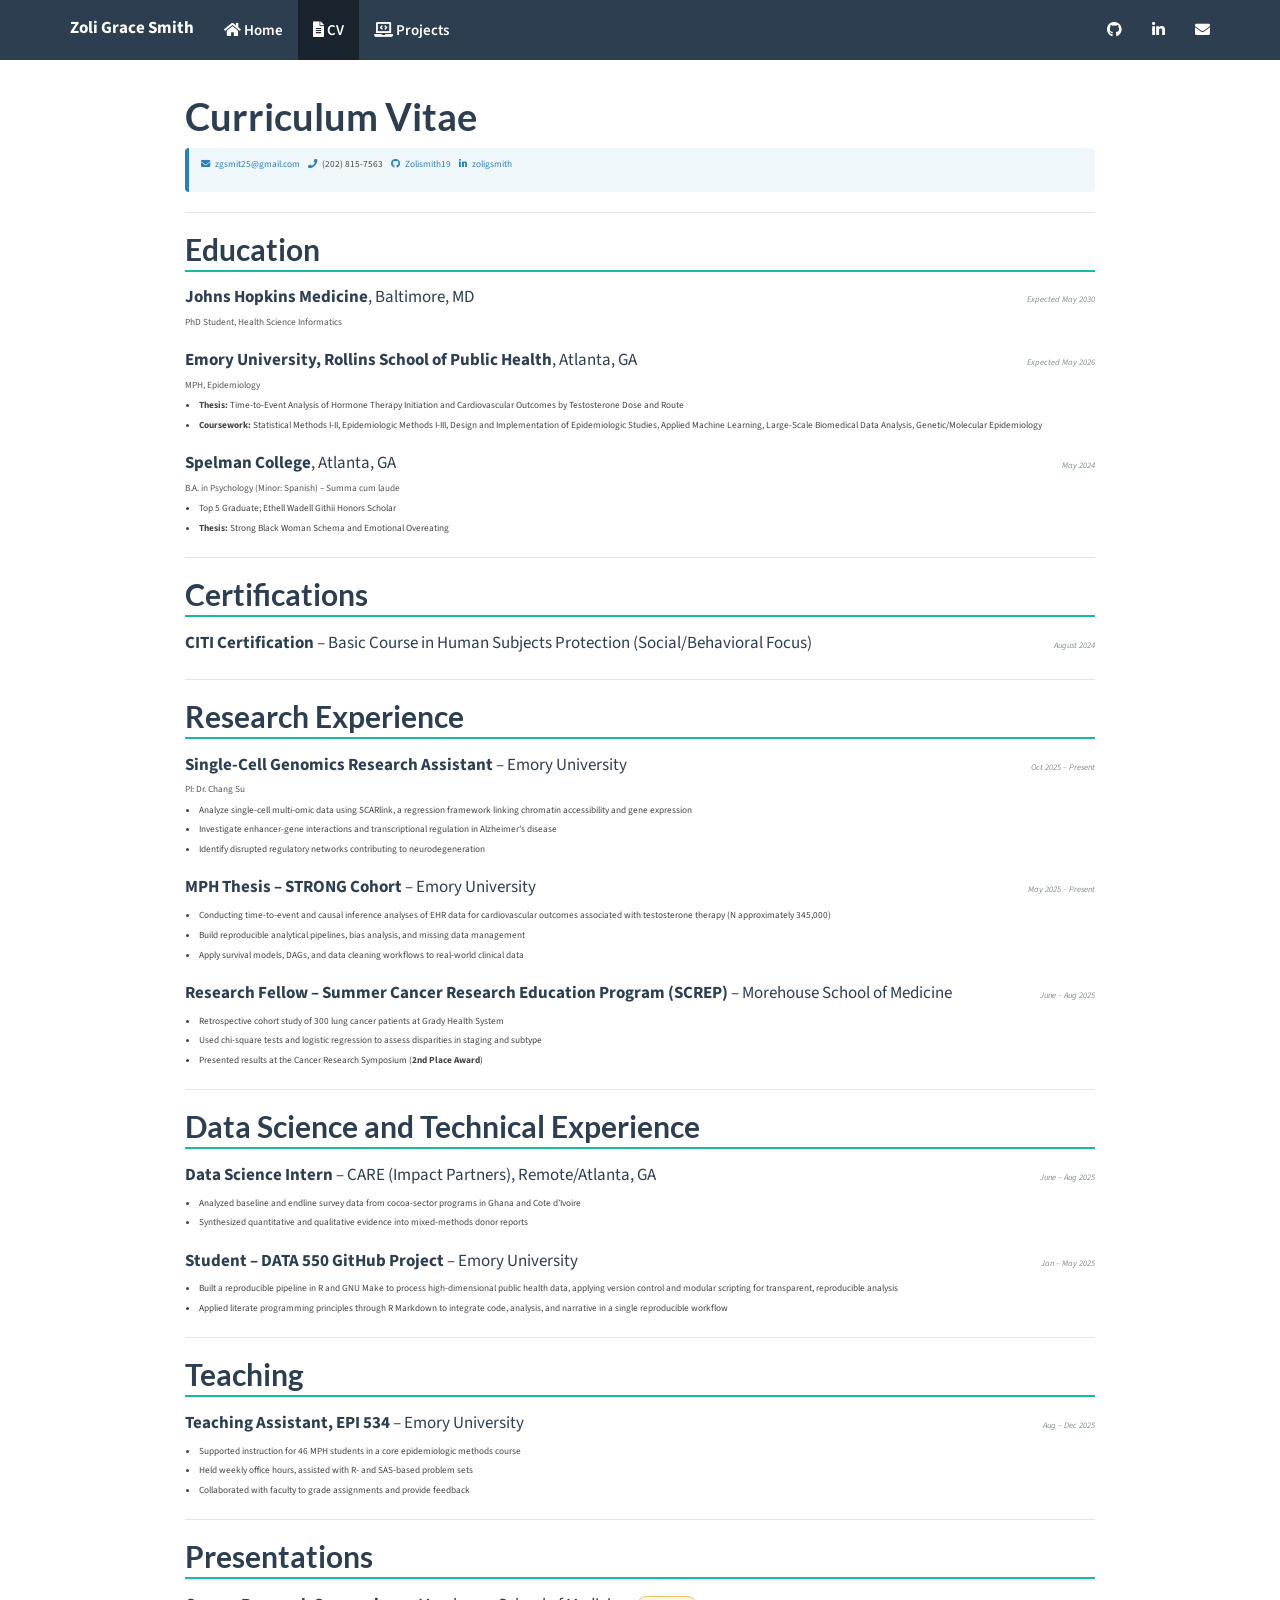
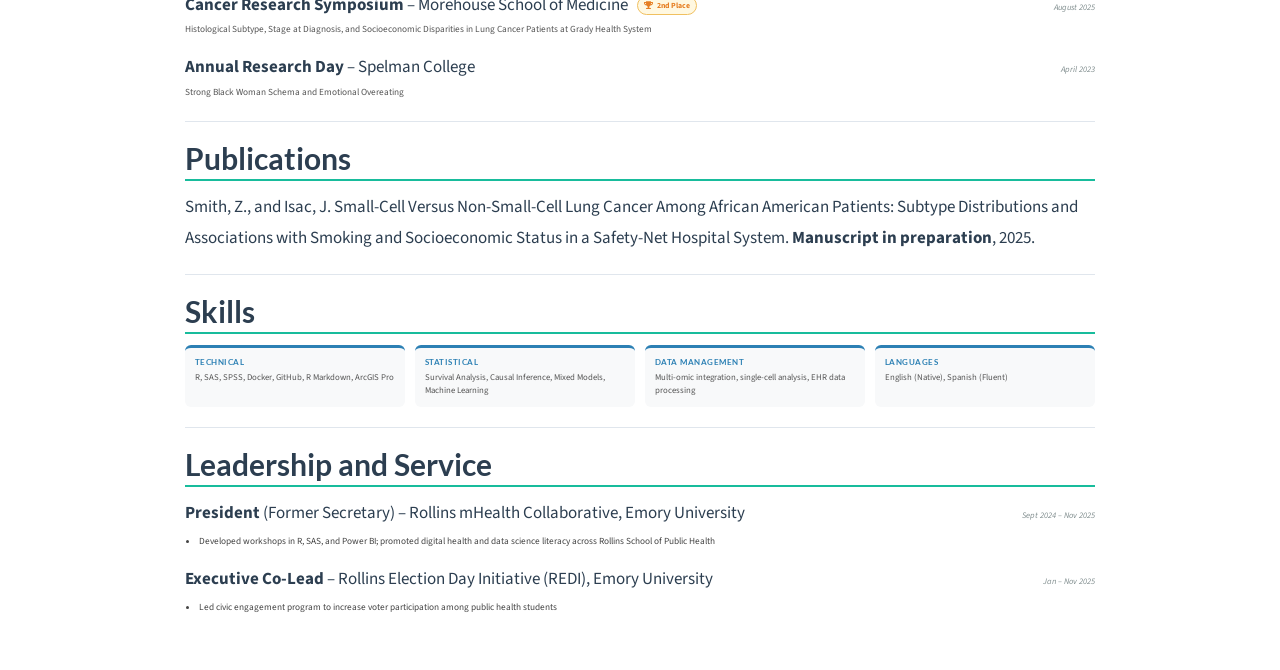
==== commit 300ff770: "update pages" ====
--- a/docs/cv.html
+++ b/docs/cv.html
@@ -501,8 +501,7 @@
 <div class="cv-entry">
 <div class="cv-row">
 <div>
-<strong>Data Scientist – DATA 550 GitHub Project</strong> – Emory
-University
+<strong>Student – DATA 550 GitHub Project</strong> – Emory University
 </div>
 <div class="cv-date">
 Jan – May 2025
@@ -510,12 +509,13 @@
 </div>
 <ul>
 <li>
-Developed a fully reproducible data science pipeline integrating public
-health datasets through GitHub, R, and R Markdown
-</li>
-<li>
-Built modular scripts for data ingestion, cleaning, transformation, and
-visualization
+Built a reproducible pipeline in R and GNU Make to process
+high-dimensional public health data, applying version control and
+modular scripting for transparent, reproducible analysis
+</li>
+<li>
+Applied literate programming principles through R Markdown to integrate
+code, analysis, and narrative in a single reproducible workflow
 </li>
 </ul>
 </div>
